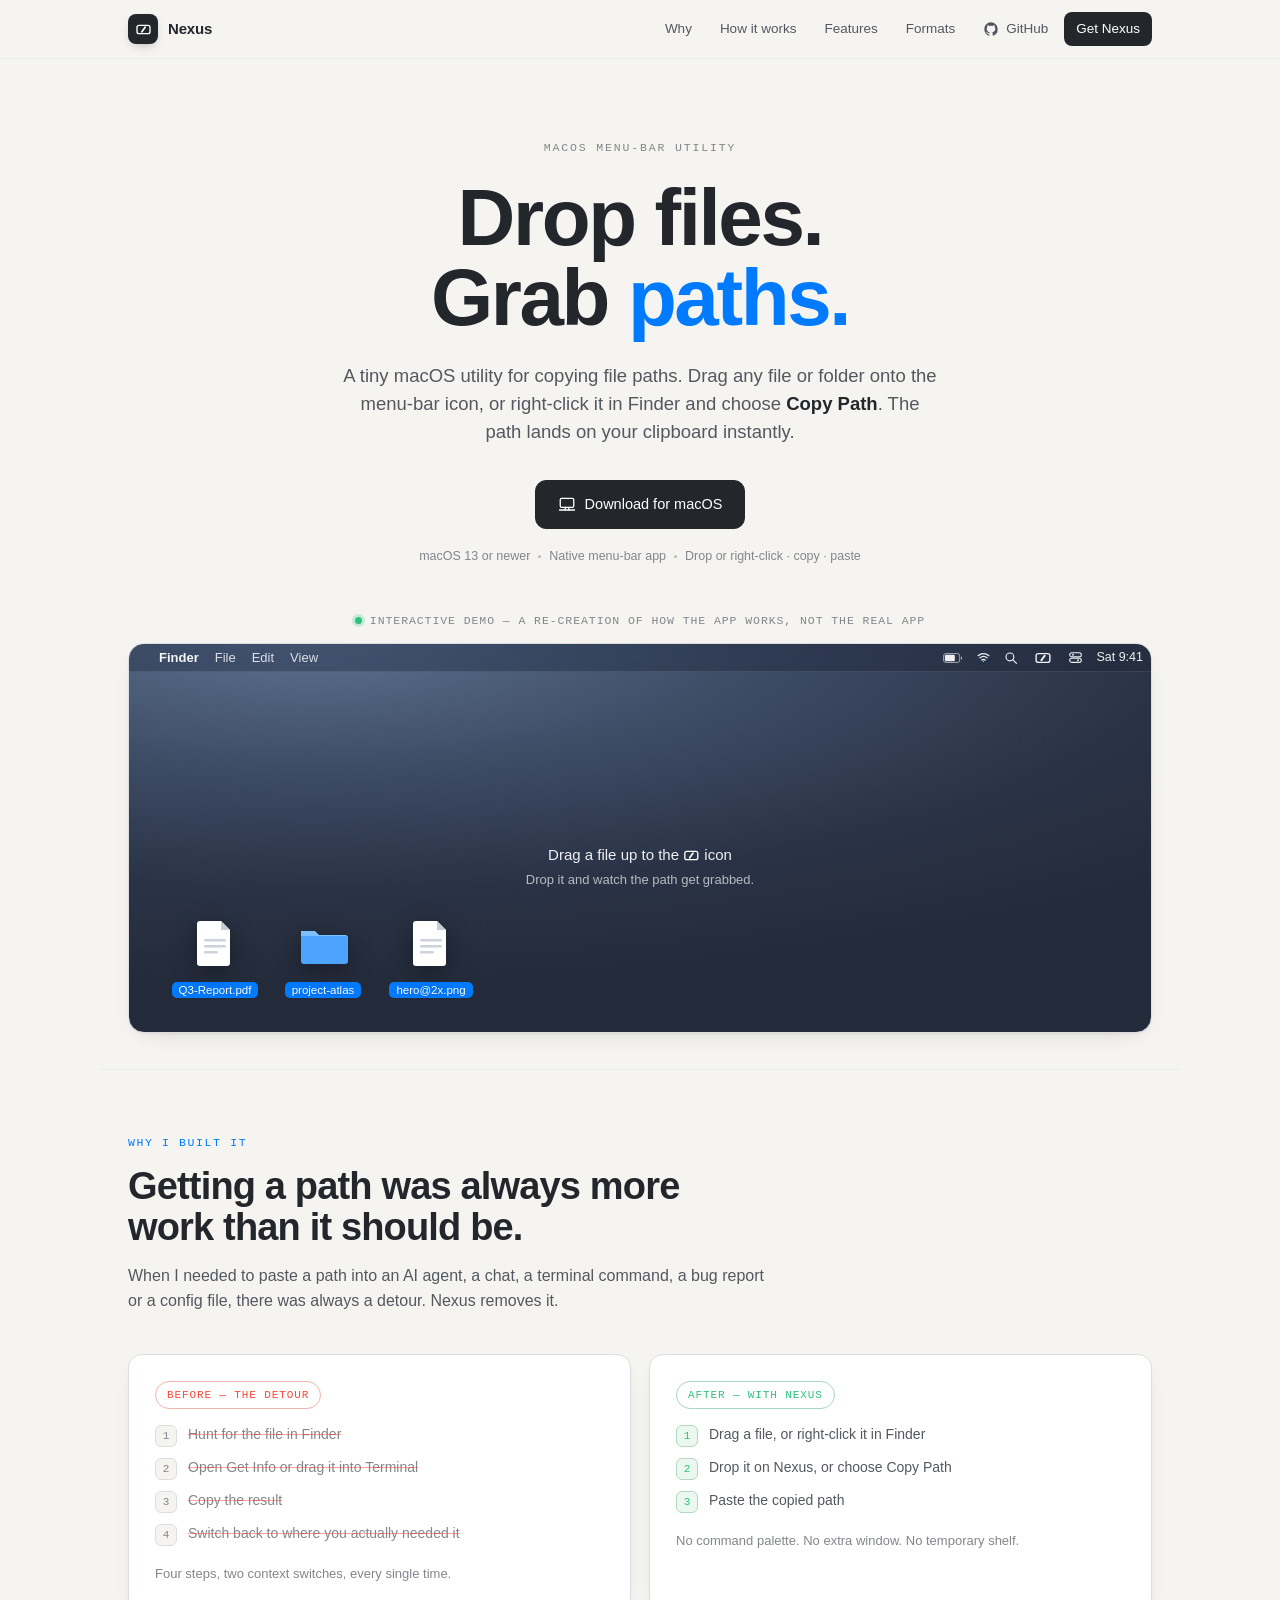
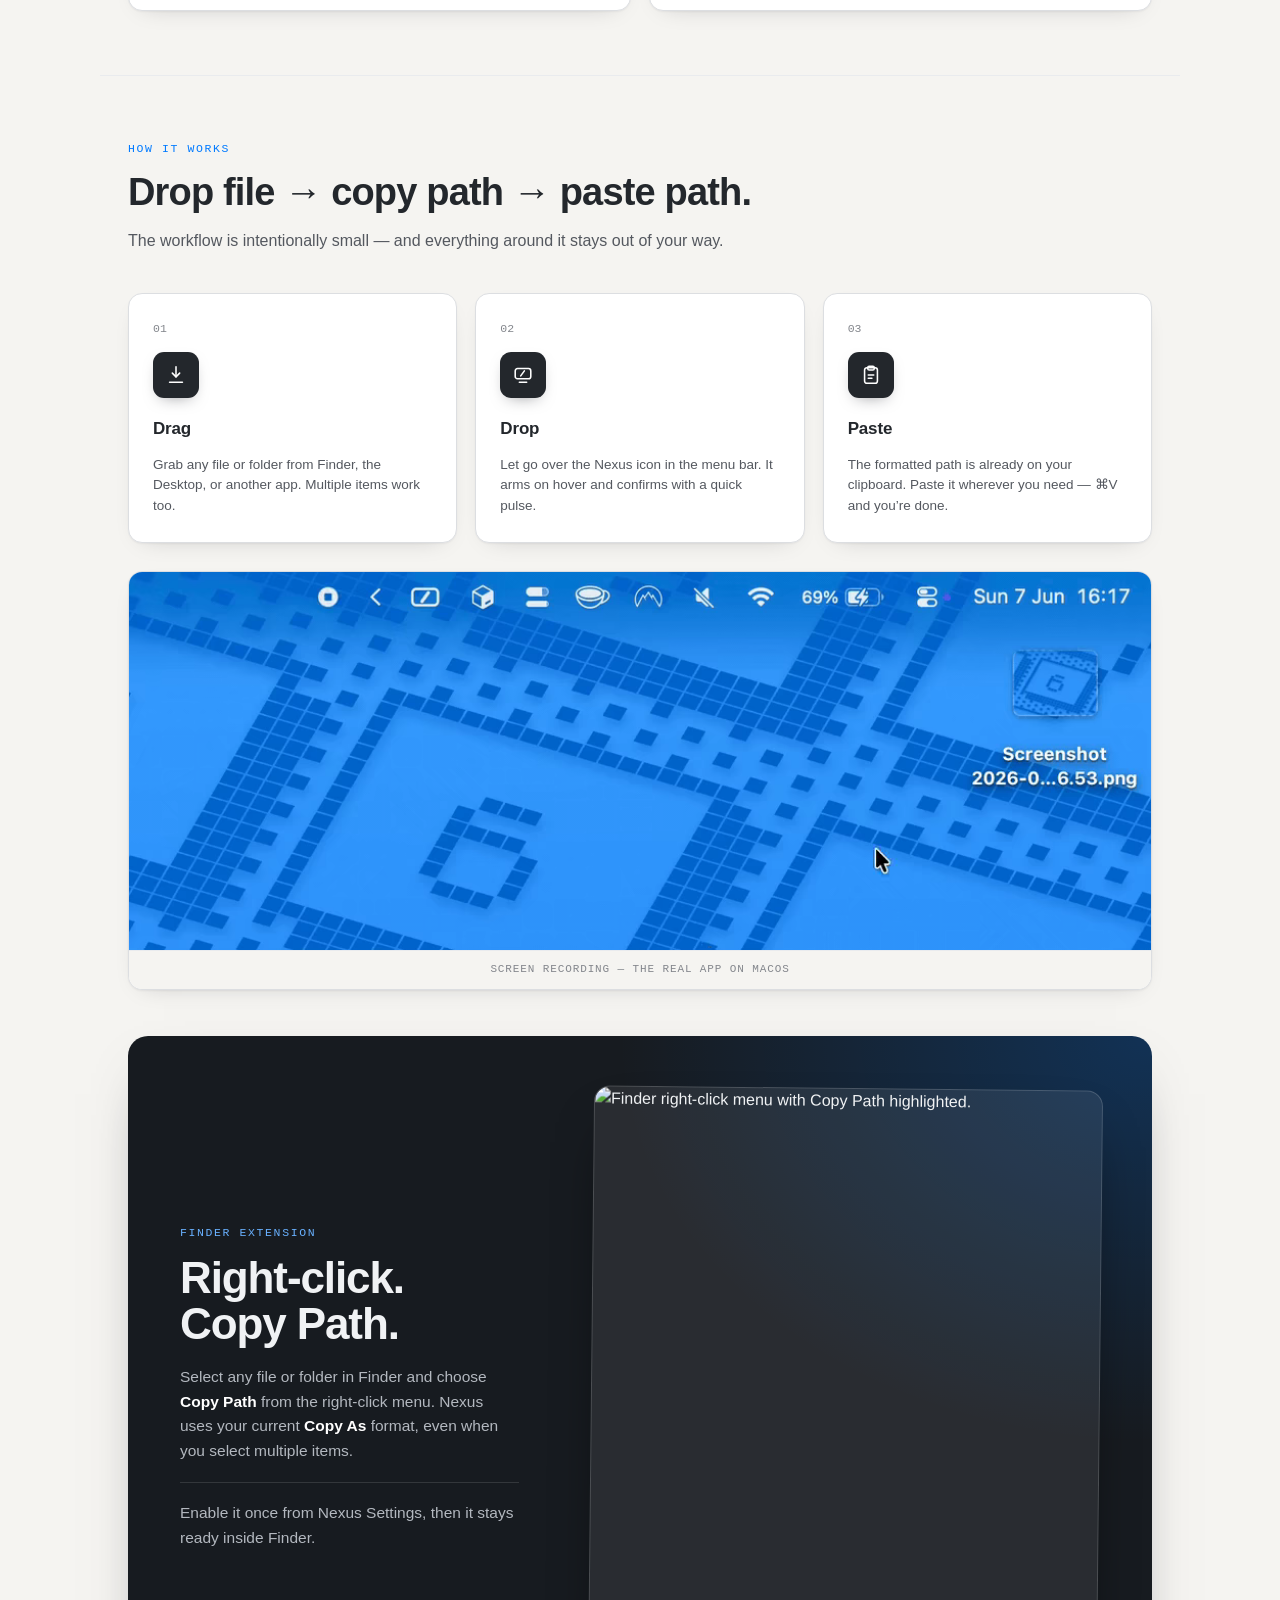
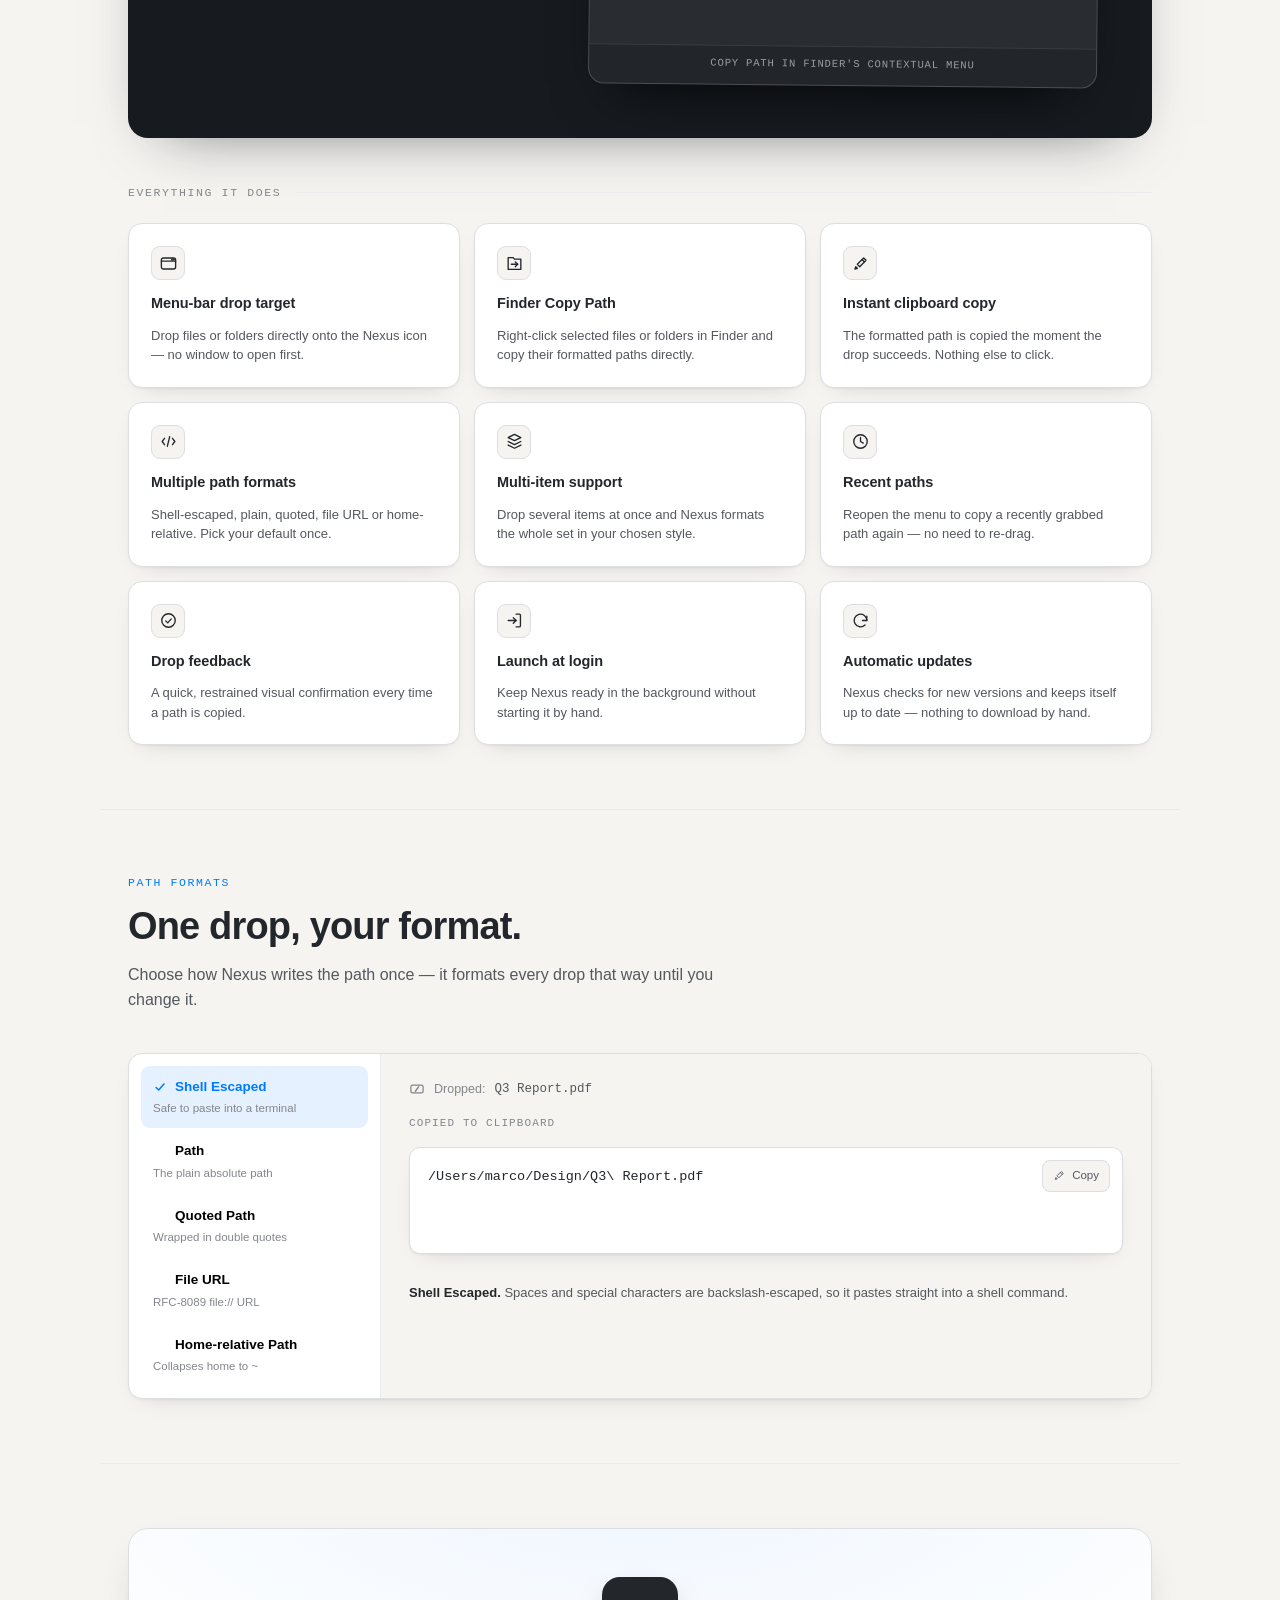
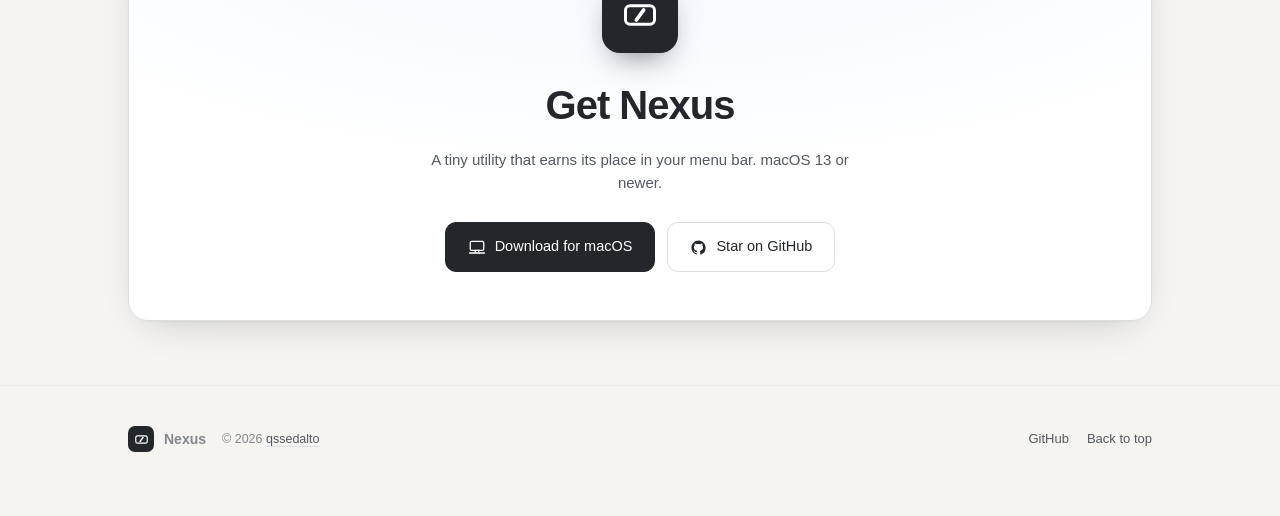
==== docs/index.html @ 1095589b "refactor: fully rebrand macOS project, package and Xcode targets as Nexus" ====
<!DOCTYPE html>
<html lang="en">
<head>
  <meta charset="UTF-8" />
  <meta name="viewport" content="width=device-width, initial-scale=1.0" />
  <title>Nexus — Copy File and Folder Paths on macOS</title>
  <meta name="description" content="Nexus is a free macOS app for copying file and folder paths. Drop items on the menu-bar icon or choose Copy Path from Finder's right-click menu." />
  <link rel="canonical" href="https://github.com/qssedalto/Nexus/" />

  <!-- Open Graph -->
  <meta property="og:title" content="Nexus — Copy File and Folder Paths on macOS" />
  <meta property="og:description" content="Copy file and folder paths from the macOS menu bar or Finder's right-click menu, then paste them anywhere." />
  <meta property="og:type" content="website" />
  <meta property="og:url" content="https://github.com/qssedalto/Nexus/" />
  <meta property="og:site_name" content="Nexus" />
  <meta property="og:locale" content="en_US" />
  <meta property="og:image" content="https://github.com/qssedalto/Nexus/og-image.png" />
  <meta property="og:image:width" content="1200" />
  <meta property="og:image:height" content="630" />
  <meta property="og:image:alt" content="Nexus — a macOS utility for copying file paths" />

  <!-- Twitter / X -->
  <meta name="twitter:card" content="summary_large_image" />
  <meta name="twitter:title" content="Nexus — Copy File and Folder Paths on macOS" />
  <meta name="twitter:description" content="Copy file and folder paths from the macOS menu bar or Finder's right-click menu, then paste them anywhere." />
  <meta name="twitter:image" content="https://github.com/qssedalto/Nexus/og-image.png" />
  <meta name="twitter:image:alt" content="Nexus — a macOS utility for copying file paths" />

  <!-- Favicon -->
  <link rel="icon" href="favicon.svg" type="image/svg+xml" />
  <link rel="apple-touch-icon" href="apple-touch-icon.png" />

  <link rel="stylesheet" href="styles.css" />
  <script type="application/ld+json">
  {
    "@context": "https://schema.org",
    "@type": "SoftwareApplication",
    "name": "Nexus",
    "operatingSystem": "macOS 13 or newer",
    "applicationCategory": "UtilitiesApplication",
    "description": "A free macOS utility that copies file and folder paths from its menu-bar drop target or Finder's contextual menu.",
    "url": "https://github.com/qssedalto/Nexus/",
    "downloadUrl": "https://github.com/qssedalto/Nexus/releases/latest/download/Nexus.dmg",
    "softwareHelp": "https://github.com/qssedalto/Nexus",
    "screenshot": "https://github.com/qssedalto/Nexus/assets/nexus-demo-poster.jpg",
    "author": {
      "@type": "Person",
      "name": "Marco Gomiero",
      "url": "https://www.marcogomiero.com"
    },
    "featureList": [
      "Menu-bar drop target for files and folders",
      "Finder contextual-menu Copy Path extension",
      "Instant clipboard copy of formatted paths",
      "Shell-escaped, plain, quoted, file URL, and home-relative path formats",
      "Multi-item drop support",
      "Recent path history",
      "Launch at login",
      "Automatic updates"
    ],
    "offers": {
      "@type": "Offer",
      "price": "0",
      "priceCurrency": "USD"
    }
  }
  </script>
</head>
<body>

  <!-- ============================ NAV ============================ -->
  <nav class="lp-nav">
    <div class="lp">
      <a class="lp-brand" href="#top" style="text-decoration:none">
        <span class="mk"><svg class="glyph" width="17" height="17" viewBox="0 0 22 22" aria-hidden="true" style="color:#fff"><rect x="2.6" y="5.6" width="16.8" height="10.8" rx="2.6" fill="none" stroke="currentColor" stroke-width="1.7"/><line x1="8.9" y1="13.9" x2="13.1" y2="8.1" stroke="currentColor" stroke-width="2.2" stroke-linecap="round"/></svg></span>
        Nexus
      </a>
      <div class="lp-nav-actions">
        <button class="lp-nav-toggle" type="button" aria-expanded="false" aria-controls="lp-nav-menu" aria-label="Open menu">
          <span class="lp-nav-toggle-icon" aria-hidden="true"><span></span><span></span><span></span></span>
        </button>
        <a class="cta lp-nav-cta" href="#get">Get Nexus</a>
      </div>
      <div class="lp-nav-links" id="lp-nav-menu">
        <a href="#why">Why</a>
        <a href="#how">How it works</a>
        <a href="#features">Features</a>
        <a href="#formats">Formats</a>
        <a class="gh" href="https://github.com/qssedalto/Nexus" target="_blank" rel="noopener"><svg width="16" height="16" viewBox="0 0 24 24" fill="currentColor" aria-hidden="true"><path d="M12 2C6.48 2 2 6.58 2 12.25c0 4.53 2.87 8.37 6.84 9.73.5.1.68-.22.68-.49l-.01-1.7c-2.78.62-3.37-1.37-3.37-1.37-.46-1.18-1.11-1.5-1.11-1.5-.91-.64.07-.62.07-.62 1 .07 1.53 1.06 1.53 1.06.9 1.57 2.36 1.12 2.94.86.09-.67.35-1.12.63-1.38-2.22-.26-4.55-1.14-4.55-5.07 0-1.12.39-2.03 1.03-2.75-.1-.26-.45-1.3.1-2.7 0 0 .84-.28 2.75 1.05a9.34 9.34 0 015 0c1.91-1.33 2.75-1.05 2.75-1.05.55 1.4.2 2.44.1 2.7.64.72 1.03 1.63 1.03 2.75 0 3.94-2.34 4.81-4.57 5.06.36.32.68.94.68 1.9l-.01 2.82c0 .27.18.59.69.49A10.02 10.02 0 0022 12.25C22 6.58 17.52 2 12 2z"/></svg> GitHub</a>
        <a class="cta" href="#get">Get Nexus</a>
      </div>
    </div>
  </nav>

  <!-- ============================ HERO ============================ -->
  <header class="hero lp" id="top">
    <p class="kicker">macOS menu-bar utility</p>
    <h1>Drop files.<br />Grab <span class="slash">paths.</span></h1>
    <p class="sub">
      A tiny macOS utility for copying file paths. Drag any file or folder onto the menu-bar icon,
      or right-click it in Finder and choose <b>Copy Path</b>. The path lands on your clipboard instantly.
    </p>
    <div class="hero-cta">
      <a class="bigbtn primary" href="https://github.com/qssedalto/Nexus/releases/latest/download/Nexus.dmg" target="_blank" rel="noopener"><svg width="18" height="18" viewBox="0 0 24 24" fill="none" stroke="currentColor" stroke-width="1.7" stroke-linecap="round" stroke-linejoin="round" aria-hidden="true"><rect x="3" y="4.5" width="18" height="12" rx="1.8"/><path d="M2 20h20"/><path d="M10 16.5l-.6 3.5M14 16.5l.6 3.5"/></svg> Download for macOS</a>
    </div>
    <div class="hero-meta">
      <span>macOS 13 or newer</span><span class="dot"></span>
      <span>Native menu-bar app</span><span class="dot"></span>
      <span>Drop or right-click · copy · paste</span>
    </div>

    <div class="demo-block">
      <div class="demo-cap"><span class="live"></span> Interactive demo — a re-creation of how the app works, not the real app</div>
      <!-- interactive menu-bar simulation, wired by app.js -->
      <div id="demo-mount">
        <div class="stage" id="demo-stage">
          <div class="menubar" id="demo-menubar">
            <div class="mb-left">
              <span class="mb-app"></span>
              <span class="mb-app">Finder</span>
              <span class="mb-menu">File</span>
              <span class="mb-menu">Edit</span>
              <span class="mb-menu">View</span>
            </div>
            <div class="mb-spacer"></div>
            <div class="mb-right">
              <span class="mb-extra"><svg width="20" height="12" viewBox="0 0 26 13" fill="none" aria-hidden="true"><rect x="0.7" y="0.7" width="21" height="11.6" rx="3" stroke="currentColor" stroke-width="1.1" opacity="0.7"/><rect x="2.4" y="2.4" width="13" height="8.2" rx="1.6" fill="currentColor"/><path d="M23.4 4.4 v4.2 a2 2 0 0 0 1.4-1.9 v-0.4 a2 2 0 0 0-1.4-1.9z" fill="currentColor" opacity="0.7"/></svg></span>
              <span class="mb-extra"><svg width="15" height="15" viewBox="0 0 18 18" fill="none" stroke="currentColor" stroke-width="1.5" stroke-linecap="round" aria-hidden="true"><path d="M2.5 6.8 A10 10 0 0 1 15.5 6.8"/><path d="M4.8 9.4 A6.4 6.4 0 0 1 13.2 9.4"/><path d="M7 12 A2.8 2.8 0 0 1 11 12"/><circle cx="9" cy="13.6" r="0.7" fill="currentColor" stroke="none"/></svg></span>
              <span class="mb-extra"><svg width="14" height="14" viewBox="0 0 18 18" fill="none" stroke="currentColor" stroke-width="1.5" stroke-linecap="round" aria-hidden="true"><circle cx="7.6" cy="7.6" r="5"/><path d="M11.4 11.4 L16 16"/></svg></span>
              <!-- Nexus status item -->
              <div class="statusitem" id="demo-statusitem" title="Nexus">
                <span class="hl"></span>
                <svg class="glyph" id="demo-glyph" width="18" height="18" viewBox="0 0 22 22" aria-hidden="true"><rect x="2.6" y="5.6" width="16.8" height="10.8" rx="2.6" fill="none" stroke="currentColor" stroke-width="1.7"/><line x1="8.9" y1="13.9" x2="13.1" y2="8.1" stroke="currentColor" stroke-width="2.2" stroke-linecap="round"/></svg>
              </div>
              <span class="mb-extra"><svg width="15" height="15" viewBox="0 0 18 18" fill="none" aria-hidden="true"><rect x="2" y="3.2" width="14" height="5.0" rx="2.5" stroke="currentColor" stroke-width="1.3"/><rect x="2" y="9.8" width="14" height="5.0" rx="2.5" stroke="currentColor" stroke-width="1.3"/><circle cx="6" cy="5.7" r="1.1" fill="currentColor"/><circle cx="12" cy="12.3" r="1.1" fill="currentColor"/></svg></span>
              <span class="mb-clock">Sat 9:41</span>
            </div>
            <!-- toast injected here by app.js -->
          </div>

          <div class="desktop">
            <div class="hint" id="demo-hint">
              <div class="big">Drag a file up to the&nbsp;<span style="display:inline-flex;vertical-align:-4px"><svg class="glyph" width="17" height="17" viewBox="0 0 22 22" aria-hidden="true" style="color:#fff"><rect x="2.6" y="5.6" width="16.8" height="10.8" rx="2.6" fill="none" stroke="currentColor" stroke-width="1.7"/><line x1="8.9" y1="13.9" x2="13.1" y2="8.1" stroke="currentColor" stroke-width="2.2" stroke-linecap="round"/></svg></span>&nbsp;icon</div>
              <div>Drop it and watch the path get grabbed.</div>
            </div>
            <div class="files" id="demo-files"><!-- files injected by app.js --></div>
          </div>
        </div>
      </div>
    </div>
  </header>

  <!-- ============================ WHY ============================ -->
  <section class="lp-sec lp" id="why">
    <div class="lp-sec-head">
      <p class="eyebrow">Why I built it</p>
      <h2>Getting a path was always more work than it should be.</h2>
      <p>
        When I needed to paste a path into an AI agent, a chat, a terminal command, a bug report
        or a config file, there was always a detour. Nexus removes it.
      </p>
    </div>
    <div class="why-grid">
      <div class="card why-card before">
        <span class="wc-tag">Before — the detour</span>
        <ul class="why-steps">
          <li><span class="n">1</span><span class="txt">Hunt for the file in Finder</span></li>
          <li><span class="n">2</span><span class="txt">Open Get Info or drag it into Terminal</span></li>
          <li><span class="n">3</span><span class="txt">Copy the result</span></li>
          <li><span class="n">4</span><span class="txt">Switch back to where you actually needed it</span></li>
        </ul>
        <p class="wc-foot">Four steps, two context switches, every single time.</p>
      </div>
      <div class="card why-card after">
        <span class="wc-tag">After — with Nexus</span>
        <ul class="why-steps">
          <li><span class="n">1</span><span class="txt">Drag a file, or right-click it in Finder</span></li>
          <li><span class="n">2</span><span class="txt">Drop it on Nexus, or choose Copy Path</span></li>
          <li><span class="n">3</span><span class="txt">Paste the copied path</span></li>
        </ul>
        <p class="wc-foot">No command palette. No extra window. No temporary shelf.</p>
      </div>
    </div>
  </section>

  <!-- =================== HOW IT WORKS + FEATURES (merged) =================== -->
  <section class="lp-sec lp" id="how">
    <div class="lp-sec-head">
      <p class="eyebrow">How it works</p>
      <h2>Drop file → copy path → paste path.</h2>
      <p>The workflow is intentionally small — and everything around it stays out of your way.</p>
    </div>
    <div class="steps">
      <div class="card step">
        <span class="step-no">01</span>
        <span class="step-ic"><svg width="22" height="22" viewBox="0 0 24 24" fill="none" stroke="currentColor" stroke-width="1.7" stroke-linecap="round" stroke-linejoin="round" aria-hidden="true"><path d="M12 3v11"/><path d="M8 10l4 4 4-4"/><path d="M5 20h14"/></svg></span>
        <h3>Drag</h3>
        <p>Grab any file or folder from Finder, the Desktop, or another app. Multiple items work too.</p>
      </div>
      <div class="card step">
        <span class="step-no">02</span>
        <span class="step-ic"><svg width="22" height="22" viewBox="0 0 24 24" fill="none" stroke="currentColor" stroke-width="1.7" stroke-linecap="round" stroke-linejoin="round" aria-hidden="true"><rect x="3.5" y="5" width="17" height="11" rx="2.5"/><path d="M9.5 13l4-5.5"/><path d="M8 20h8"/></svg></span>
        <h3>Drop</h3>
        <p>Let go over the Nexus icon in the menu bar. It arms on hover and confirms with a quick pulse.</p>
      </div>
      <div class="card step">
        <span class="step-no">03</span>
        <span class="step-ic"><svg width="22" height="22" viewBox="0 0 24 24" fill="none" stroke="currentColor" stroke-width="1.7" stroke-linecap="round" stroke-linejoin="round" aria-hidden="true"><rect x="5" y="4" width="14" height="17" rx="2.5"/><rect x="8.5" y="2.5" width="7" height="4" rx="1.4"/><path d="M9 12h6"/><path d="M9 15.5h4"/></svg></span>
        <h3>Paste</h3>
        <p>The formatted path is already on your clipboard. Paste it wherever you need — ⌘V and you’re done.</p>
      </div>
    </div>

    <figure class="demo-gif-wrap">
      <video
        width="1000"
        height="370"
        autoplay
        loop
        muted
        playsinline
        preload="none"
        poster="assets/nexus-demo-poster.jpg"
        aria-label="Screen recording of Nexus copying a file path after a file is dropped on the menu bar icon."
      >
        <source src="assets/nexus-demo.webm" type="video/webm" />
      </video>
      <figcaption class="demo-gif-cap">Screen recording — the real app on macOS</figcaption>
    </figure>

    <section class="finder-story" id="finder" aria-labelledby="finder-title">
      <div class="finder-story-copy">
        <p class="eyebrow">Finder extension</p>
        <h2 id="finder-title">Right-click. Copy Path.</h2>
        <p>
          Select any file or folder in Finder and choose <strong>Copy Path</strong> from the right-click menu.
          Nexus uses your current <strong>Copy As</strong> format, even when you select multiple items.
        </p>
        <p class="finder-setup">
          Enable it once from Nexus Settings, then it stays ready inside Finder.
        </p>
      </div>
      <figure class="finder-shot">
        <img
          src="assets/finder-copy-path.png"
          width="954"
          height="1048"
          loading="lazy"
          alt="Finder right-click menu with Copy Path highlighted."
        />
        <figcaption>Copy Path in Finder's contextual menu</figcaption>
      </figure>
    </section>

    <div class="flow-divide" id="features"><span class="flow-label">Everything it does</span></div>

    <div class="feat-grid">
      <div class="card feat">
        <span class="f-ic"><svg width="19" height="19" viewBox="0 0 24 24" fill="none" stroke="currentColor" stroke-width="1.7" stroke-linecap="round" stroke-linejoin="round" aria-hidden="true"><rect x="3" y="5" width="18" height="14" rx="2.5"/><path d="M3 9h18"/><circle cx="16.5" cy="7" r=".6" fill="currentColor"/><circle cx="18.5" cy="7" r=".6" fill="currentColor"/></svg></span>
        <h3>Menu-bar drop target</h3>
        <p>Drop files or folders directly onto the Nexus icon — no window to open first.</p>
      </div>
      <div class="card feat">
        <span class="f-ic"><svg width="19" height="19" viewBox="0 0 24 24" fill="none" stroke="currentColor" stroke-width="1.7" stroke-linecap="round" stroke-linejoin="round" aria-hidden="true"><path d="M4 4.5h6l2 2h8v13H4z"/><path d="M8 13h8"/><path d="M13 10l3 3-3 3"/></svg></span>
        <h3>Finder Copy Path</h3>
        <p>Right-click selected files or folders in Finder and copy their formatted paths directly.</p>
      </div>
      <div class="card feat">
        <span class="f-ic"><svg width="19" height="19" viewBox="0 0 24 24" fill="none" stroke="currentColor" stroke-width="1.7" stroke-linecap="round" stroke-linejoin="round" aria-hidden="true"><path d="M16 5l3 3-8 8-3-3z"/><path d="M5 19l3-1-2-2z"/><path d="M14 7l3 3"/></svg></span>
        <h3>Instant clipboard copy</h3>
        <p>The formatted path is copied the moment the drop succeeds. Nothing else to click.</p>
      </div>
      <div class="card feat">
        <span class="f-ic"><svg width="19" height="19" viewBox="0 0 24 24" fill="none" stroke="currentColor" stroke-width="1.7" stroke-linecap="round" stroke-linejoin="round" aria-hidden="true"><path d="M7 8l-3 4 3 4"/><path d="M17 8l3 4-3 4"/><path d="M13.5 6l-3 12"/></svg></span>
        <h3>Multiple path formats</h3>
        <p>Shell-escaped, plain, quoted, file URL or home-relative. Pick your default once.</p>
      </div>
      <div class="card feat">
        <span class="f-ic"><svg width="19" height="19" viewBox="0 0 24 24" fill="none" stroke="currentColor" stroke-width="1.7" stroke-linecap="round" stroke-linejoin="round" aria-hidden="true"><path d="M12 3l8 4-8 4-8-4z"/><path d="M4 12l8 4 8-4"/><path d="M4 16.5l8 4 8-4"/></svg></span>
        <h3>Multi-item support</h3>
        <p>Drop several items at once and Nexus formats the whole set in your chosen style.</p>
      </div>
      <div class="card feat">
        <span class="f-ic"><svg width="19" height="19" viewBox="0 0 24 24" fill="none" stroke="currentColor" stroke-width="1.7" stroke-linecap="round" stroke-linejoin="round" aria-hidden="true"><circle cx="12" cy="12" r="8.5"/><path d="M12 7v5l3.5 2"/></svg></span>
        <h3>Recent paths</h3>
        <p>Reopen the menu to copy a recently grabbed path again — no need to re-drag.</p>
      </div>
      <div class="card feat">
        <span class="f-ic"><svg width="19" height="19" viewBox="0 0 24 24" fill="none" stroke="currentColor" stroke-width="1.7" stroke-linecap="round" stroke-linejoin="round" aria-hidden="true"><circle cx="12" cy="12" r="8.5"/><path d="M8.5 12.5l2.5 2.5 4.5-5"/></svg></span>
        <h3>Drop feedback</h3>
        <p>A quick, restrained visual confirmation every time a path is copied.</p>
      </div>
      <div class="card feat">
        <span class="f-ic"><svg width="19" height="19" viewBox="0 0 24 24" fill="none" stroke="currentColor" stroke-width="1.7" stroke-linecap="round" stroke-linejoin="round" aria-hidden="true"><path d="M14 4h4a1.5 1.5 0 011.5 1.5v13A1.5 1.5 0 0118 20h-4"/><path d="M4 12h10"/><path d="M10.5 8.5L14 12l-3.5 3.5"/></svg></span>
        <h3>Launch at login</h3>
        <p>Keep Nexus ready in the background without starting it by hand.</p>
      </div>
      <div class="card feat">
        <span class="f-ic"><svg width="19" height="19" viewBox="0 0 24 24" fill="none" stroke="currentColor" stroke-width="1.7" stroke-linecap="round" stroke-linejoin="round" aria-hidden="true"><path d="M20 12a8 8 0 10-2.3 5.6"/><path d="M20 6.5V12h-5.5"/></svg></span>
        <h3>Automatic updates</h3>
        <p>Nexus checks for new versions and keeps itself up to date — nothing to download by hand.</p>
      </div>
    </div>
  </section>

  <!-- ============================ FORMATS ============================ -->
  <section class="lp-sec lp" id="formats">
    <div class="lp-sec-head">
      <p class="eyebrow">Path formats</p>
      <h2>One drop, your format.</h2>
      <p>Choose how Nexus writes the path once — it formats every drop that way until you change it.</p>
    </div>
    <div class="card fmt-card">
      <div class="fmt-list" id="fmt-list">
        <button class="fmt-opt on" data-key="shell">
          <span class="fo-name"><span class="tick"><svg width="14" height="14" viewBox="0 0 16 16" fill="none" stroke="currentColor" stroke-width="1.7" stroke-linecap="round" stroke-linejoin="round" aria-hidden="true"><path d="M3.5 8.5l3 3 6-7"/></svg></span>Shell Escaped</span>
          <span class="fo-desc">Safe to paste into a terminal</span>
        </button>
        <button class="fmt-opt" data-key="path">
          <span class="fo-name"><span class="tick"><svg width="14" height="14" viewBox="0 0 16 16" fill="none" stroke="currentColor" stroke-width="1.7" stroke-linecap="round" stroke-linejoin="round" aria-hidden="true"><path d="M3.5 8.5l3 3 6-7"/></svg></span>Path</span>
          <span class="fo-desc">The plain absolute path</span>
        </button>
        <button class="fmt-opt" data-key="quoted">
          <span class="fo-name"><span class="tick"><svg width="14" height="14" viewBox="0 0 16 16" fill="none" stroke="currentColor" stroke-width="1.7" stroke-linecap="round" stroke-linejoin="round" aria-hidden="true"><path d="M3.5 8.5l3 3 6-7"/></svg></span>Quoted Path</span>
          <span class="fo-desc">Wrapped in double quotes</span>
        </button>
        <button class="fmt-opt" data-key="url">
          <span class="fo-name"><span class="tick"><svg width="14" height="14" viewBox="0 0 16 16" fill="none" stroke="currentColor" stroke-width="1.7" stroke-linecap="round" stroke-linejoin="round" aria-hidden="true"><path d="M3.5 8.5l3 3 6-7"/></svg></span>File URL</span>
          <span class="fo-desc">RFC-8089 file:// URL</span>
        </button>
        <button class="fmt-opt" data-key="home">
          <span class="fo-name"><span class="tick"><svg width="14" height="14" viewBox="0 0 16 16" fill="none" stroke="currentColor" stroke-width="1.7" stroke-linecap="round" stroke-linejoin="round" aria-hidden="true"><path d="M3.5 8.5l3 3 6-7"/></svg></span>Home-relative Path</span>
          <span class="fo-desc">Collapses home to ~</span>
        </button>
      </div>
      <div class="fmt-view">
        <div class="fmt-src">
          <svg class="glyph" width="16" height="16" viewBox="0 0 22 22" aria-hidden="true" style="color:var(--ink-faint)"><rect x="2.6" y="5.6" width="16.8" height="10.8" rx="2.6" fill="none" stroke="currentColor" stroke-width="1.7"/><line x1="8.9" y1="13.9" x2="13.1" y2="8.1" stroke="currentColor" stroke-width="2.2" stroke-linecap="round"/></svg>
          Dropped: <span class="fs-name">Q3 Report.pdf</span>
        </div>
        <span class="fv-label">Copied to clipboard</span>
        <div class="fmt-out"><span id="fmt-out-text">/Users/marco/Design/Q3\ Report.pdf</span>
          <button class="fo-copy" id="fmt-copy"><svg width="13" height="13" viewBox="0 0 24 24" fill="none" stroke="currentColor" stroke-width="1.7" stroke-linecap="round" stroke-linejoin="round" aria-hidden="true"><path d="M16 5l3 3-8 8-3-3z"/><path d="M5 19l3-1-2-2z"/><path d="M14 7l3 3"/></svg>Copy</button>
        </div>
        <p class="fmt-note" id="fmt-note"><b>Shell Escaped.</b> Spaces and special characters are backslash-escaped, so it pastes straight into a shell command.</p>
      </div>
    </div>
  </section>

  <!-- ============================ GET ============================ -->
  <section class="lp-sec lp" id="get">
    <div class="get-wrap">
      <div class="mk-lg"><svg class="glyph" width="38" height="38" viewBox="0 0 22 22" aria-hidden="true" style="color:#fff"><rect x="2.6" y="5.6" width="16.8" height="10.8" rx="2.6" fill="none" stroke="currentColor" stroke-width="1.7"/><line x1="8.9" y1="13.9" x2="13.1" y2="8.1" stroke="currentColor" stroke-width="2.2" stroke-linecap="round"/></svg></div>
      <h2>Get Nexus</h2>
      <p>A tiny utility that earns its place in your menu bar. macOS 13 or newer.</p>
      <div class="hero-cta">
        <a class="bigbtn primary" href="https://github.com/qssedalto/Nexus/releases/latest/download/Nexus.dmg" target="_blank" rel="noopener"><svg width="18" height="18" viewBox="0 0 24 24" fill="none" stroke="currentColor" stroke-width="1.7" stroke-linecap="round" stroke-linejoin="round" aria-hidden="true"><rect x="3" y="4.5" width="18" height="12" rx="1.8"/><path d="M2 20h20"/><path d="M10 16.5l-.6 3.5M14 16.5l.6 3.5"/></svg> Download for macOS</a>
        <a class="bigbtn" href="https://github.com/qssedalto/Nexus" target="_blank" rel="noopener"><svg width="17" height="17" viewBox="0 0 24 24" fill="currentColor" aria-hidden="true"><path d="M12 2C6.48 2 2 6.58 2 12.25c0 4.53 2.87 8.37 6.84 9.73.5.1.68-.22.68-.49l-.01-1.7c-2.78.62-3.37-1.37-3.37-1.37-.46-1.18-1.11-1.5-1.11-1.5-.91-.64.07-.62.07-.62 1 .07 1.53 1.06 1.53 1.06.9 1.57 2.36 1.12 2.94.86.09-.67.35-1.12.63-1.38-2.22-.26-4.55-1.14-4.55-5.07 0-1.12.39-2.03 1.03-2.75-.1-.26-.45-1.3.1-2.7 0 0 .84-.28 2.75 1.05a9.34 9.34 0 015 0c1.91-1.33 2.75-1.05 2.75-1.05.55 1.4.2 2.44.1 2.7.64.72 1.03 1.63 1.03 2.75 0 3.94-2.34 4.81-4.57 5.06.36.32.68.94.68 1.9l-.01 2.82c0 .27.18.59.69.49A10.02 10.02 0 0022 12.25C22 6.58 17.52 2 12 2z"/></svg> Star on GitHub</a>
      </div>
    </div>
  </section>

  <!-- ============================ FOOTER ============================ -->
  <footer class="lp-foot">
    <div class="lp">
      <div class="ft-brand">
        <span class="mk"><svg class="glyph" width="15" height="15" viewBox="0 0 22 22" aria-hidden="true" style="color:#fff"><rect x="2.6" y="5.6" width="16.8" height="10.8" rx="2.6" fill="none" stroke="currentColor" stroke-width="1.7"/><line x1="8.9" y1="13.9" x2="13.1" y2="8.1" stroke="currentColor" stroke-width="2.2" stroke-linecap="round"/></svg></span>
        Nexus
      </div>
      <span class="ft-meta">© 2026 <a href="https://github.com/qssedalto" target="_blank" rel="noopener">qssedalto</a></span>
      <div class="ft-links">
        <a href="https://github.com/qssedalto/Nexus" target="_blank" rel="noopener">GitHub</a>
        <a href="#top">Back to top</a>
      </div>
    </div>
  </footer>

  <script src="app.js"></script>
</body>
</html>
---- docs/styles.css ----
/* Nexus landing page — combined stylesheet (no build step).
   Part A: design tokens + interactive menu-bar demo styles.
   Part B: landing-page layout.
   Authored for GitHub Pages — all asset references are relative. */

/* =================================================================
   PART A — tokens + demo (from the prototype's styles.css)
   ================================================================= */
/* Nexus Icon Studio — native macOS-utility aesthetic */
:root {
  --bg: oklch(0.968 0.004 95);
  --panel: oklch(1 0 0);
  --ink: oklch(0.27 0.012 260);
  --ink-soft: oklch(0.46 0.012 260);
  --ink-faint: oklch(0.62 0.01 260);
  --line: oklch(0.9 0.005 260);
  --line-soft: oklch(0.94 0.004 260);
  --accent: #007aff;           /* macOS system blue */
  --accent-press: #0a6cff;
  --good: #2ec27e;
  --bad: #ff453a;
  --radius: 14px;
  --shadow-card: 0 1px 2px rgba(20,22,30,.05), 0 8px 24px -16px rgba(20,22,30,.28);
  --mono: "SF Mono", ui-monospace, "Menlo", "Roboto Mono", monospace;
  --sans: -apple-system, BlinkMacSystemFont, "SF Pro Text", "SF Pro Display", "Helvetica Neue", Helvetica, Arial, sans-serif;
}

* { box-sizing: border-box; }
html, body { margin: 0; }
body {
  font-family: var(--sans);
  background: var(--bg);
  color: var(--ink);
  -webkit-font-smoothing: antialiased;
  text-rendering: optimizeLegibility;
  line-height: 1.5;
}
::selection { background: color-mix(in oklab, var(--accent) 22%, white); }

.wrap { max-width: 1080px; margin: 0 auto; padding-left: 28px; padding-right: 28px; }

/* ---- header ---- */
.masthead { padding: 64px 0 30px; }
.kicker {
  font-family: var(--mono);
  font-size: 11px; letter-spacing: .16em; text-transform: uppercase;
  color: var(--ink-faint); margin: 0 0 18px;
}
.title-row { display: flex; align-items: center; gap: 18px; }
.title-row h1 {
  font-size: 46px; font-weight: 600; letter-spacing: -0.022em; margin: 0;
}
.logo-chip {
  width: 56px; height: 56px; border-radius: 14px;
  background: var(--ink); color: #fff;
  display: grid; place-items: center; flex: none;
  box-shadow: 0 6px 18px -8px rgba(20,22,30,.5);
}
.tagline { font-size: 19px; color: var(--ink-soft); margin: 14px 0 0; font-weight: 450; }
.lede {
  margin: 22px 0 0; max-width: 660px; font-size: 15.5px; color: var(--ink-soft);
  text-wrap: pretty;
}
.lede b { color: var(--ink); font-weight: 600; }

.spec-chips { display: flex; flex-wrap: wrap; gap: 8px; margin-top: 24px; }
.chip {
  font-family: var(--mono); font-size: 11.5px; color: var(--ink-soft);
  background: var(--panel); border: 1px solid var(--line);
  border-radius: 999px; padding: 5px 11px;
}
.chip b { color: var(--ink); font-weight: 600; }

/* ---- section scaffolding ---- */
section { padding-block: 26px; }
.sec-head { display: flex; align-items: baseline; gap: 14px; margin: 0 0 20px; }
.sec-num {
  font-family: var(--mono); font-size: 12px; color: var(--ink-faint);
  border: 1px solid var(--line); border-radius: 6px; padding: 2px 7px; flex: none;
}
.sec-head h2 { font-size: 21px; font-weight: 600; letter-spacing: -0.01em; margin: 0; }
.sec-head p { margin: 0; color: var(--ink-faint); font-size: 14px; }
hr.rule { border: none; border-top: 1px solid var(--line-soft); margin: 8px 0; }

.card {
  background: var(--panel); border: 1px solid var(--line);
  border-radius: var(--radius); box-shadow: var(--shadow-card);
}

/* ---- macOS desktop / menu bar playground ---- */
.stage {
  position: relative; border-radius: 16px; overflow: hidden;
  border: 1px solid var(--line);
  box-shadow: var(--shadow-card);
  background:
    radial-gradient(120% 90% at 18% 0%, #5b6f8f 0%, #3c4a63 38%, #2a3346 70%, #232a39 100%);
  user-select: none; -webkit-user-select: none;
}
.menubar {
  height: 28px; display: flex; align-items: center;
  padding: 0 8px 0 14px;
  background: rgba(28,30,38,0.34);
  backdrop-filter: blur(18px) saturate(140%);
  -webkit-backdrop-filter: blur(18px) saturate(140%);
  border-bottom: 0.5px solid rgba(255,255,255,0.10);
  position: relative; z-index: 5;
}
.menubar.light {
  background: rgba(244,244,247,0.66);
  border-bottom: 0.5px solid rgba(0,0,0,0.08);
}
.mb-left { display: flex; align-items: center; gap: 16px; }
.mb-spacer { flex: 1; }
.mb-right { display: flex; align-items: center; gap: 13px; }
.mb-app { font-size: 13px; font-weight: 600; color: rgba(255,255,255,.95); }
.mb-menu { font-size: 13px; color: rgba(255,255,255,.82); font-weight: 400; }
.menubar.light .mb-app, .menubar.light .mb-menu { color: rgba(0,0,0,.84); }
.mb-extra { color: rgba(255,255,255,.92); display: grid; place-items: center; }
.menubar.light .mb-extra { color: rgba(0,0,0,.8); }
.mb-clock { font-size: 12.5px; color: rgba(255,255,255,.92); font-variant-numeric: tabular-nums; }
.menubar.light .mb-clock { color: rgba(0,0,0,.82); }

/* the nexus status item */
.statusitem {
  position: relative; height: 22px; min-width: 22px; padding: 0 3px;
  display: grid; place-items: center; border-radius: 5px;
  cursor: default;
}
.statusitem .hl {
  position: absolute; inset: -1px -1px; border-radius: 6px;
  background: var(--accent); opacity: 0; transform: scale(.7);
  transition: opacity .14s ease, transform .14s ease;
}
.statusitem.armed .hl { opacity: .9; transform: scale(1); }
.statusitem.open .hl { opacity: .9; transform: scale(1); background: rgba(255,255,255,.22); }
.menubar.light .statusitem.open .hl { background: rgba(0,0,0,.1); }
.statusitem .glyph {
  position: relative; z-index: 1;
  color: rgba(255,255,255,.94);
  transition: color .14s ease, transform .14s cubic-bezier(.34,1.4,.5,1);
}
.menubar.light .statusitem .glyph { color: rgba(0,0,0,.82); }
.statusitem.armed .glyph { color: #fff; transform: scale(1.05); }
.statusitem.success .glyph { color: #fff; animation: pop .7s cubic-bezier(.2,.9,.3,1.2); }
.statusitem.reject .glyph { color: #fff; animation: shake .42s ease; }
.statusitem.success .hl { opacity: .92; transform: scale(1); background: var(--accent); }
.statusitem.reject .hl { opacity: .92; transform: scale(1); background: var(--bad); }
@keyframes pop { 0%{transform:scale(.6)} 40%{transform:scale(1.18)} 100%{transform:scale(1)} }
@keyframes shake { 0%,100%{transform:translateX(0)} 20%{transform:translateX(-2px)} 40%{transform:translateX(2px)} 60%{transform:translateX(-1.5px)} 80%{transform:translateX(1.5px)} }

/* desktop area + draggable files */
.desktop { position: relative; height: 360px; }
.hint {
  position: absolute; left: 50%; top: 54%; transform: translate(-50%,-50%);
  text-align: center; color: rgba(255,255,255,.66); font-size: 13px; pointer-events: none;
  transition: opacity .3s; max-width: 320px;
}
.hint .big { font-size: 15px; color: rgba(255,255,255,.92); font-weight: 500; margin-bottom: 4px; }
.files { position: absolute; left: 40px; bottom: 34px; display: flex; gap: 16px; }
.fileitem {
  width: 92px; display: flex; flex-direction: column; align-items: center; gap: 7px;
  cursor: grab; touch-action: none;
}
.fileitem:active { cursor: grabbing; }
.fileitem .ic {
  width: 52px; height: 64px; display: grid; place-items: center;
  filter: drop-shadow(0 6px 12px rgba(0,0,0,.35));
  transition: transform .15s ease;
}
.fileitem:hover .ic { transform: translateY(-2px); }
.fileitem .nm {
  font-size: 11.5px; color: #fff; text-align: center; line-height: 1.25;
  background: var(--accent); padding: 1px 7px; border-radius: 5px;
  max-width: 100%; text-shadow: 0 1px 1px rgba(0,0,0,.2);
}
.fileitem.locked .nm { background: rgba(255,255,255,.16); }
.drag-ghost {
  position: fixed; z-index: 9999; pointer-events: none;
  display: flex; flex-direction: column; align-items: center; gap: 6px;
  transform: translate(-50%,-50%) scale(.92); opacity: .96;
  filter: drop-shadow(0 10px 18px rgba(0,0,0,.4));
}
.drag-ghost .nm { font-size: 11.5px; color:#fff; background: var(--accent); padding: 1px 7px; border-radius: 5px; }
.drag-ghost.locked .nm { background:#6b7280; }

/* toast confirmation under the icon */
.toast {
  position: absolute; z-index: 30; top: 34px;
  transform: translateX(-50%);
  background: rgba(28,28,32,0.92); color: #fff;
  border: 0.5px solid rgba(255,255,255,.12);
  border-radius: 9px; padding: 8px 11px; min-width: 172px;
  box-shadow: 0 12px 30px -10px rgba(0,0,0,.55);
  backdrop-filter: blur(14px);
  animation: toastIn .22s ease;
}
.toast .t-row { display: flex; align-items: center; gap: 7px; font-size: 12.5px; font-weight: 600; }
.toast .t-path { font-family: var(--mono); font-size: 11px; color: rgba(255,255,255,.7); margin-top: 4px; word-break: break-all; }
.toast .t-dot { width: 14px; height: 14px; flex: none; color: var(--good); }
.toast.bad .t-dot { color: var(--bad); }
@keyframes toastIn { from { opacity: 0; transform: translateX(-50%) translateY(-6px); } }

/* popover */
.popover {
  position: absolute; z-index: 40; top: 33px;
  width: 268px; transform: translateX(-50%);
  background: rgba(246,246,248,0.86); color: #1c1c1e;
  border: 0.5px solid rgba(0,0,0,.12); border-radius: 12px;
  box-shadow: 0 18px 50px -14px rgba(0,0,0,.5);
  backdrop-filter: blur(26px) saturate(160%);
  -webkit-backdrop-filter: blur(26px) saturate(160%);
  overflow: hidden; animation: toastIn .18s ease;
}
.pop-head { display:flex; align-items:center; gap:9px; padding: 11px 13px 9px; }
.pop-head .ph-ic { width: 26px; height: 26px; border-radius: 7px; background:#1c1c1e; color:#fff; display:grid; place-items:center; flex:none; }
.pop-head .ph-t { font-size: 13px; font-weight: 600; line-height: 1.1; }
.pop-head .ph-s { font-size: 11px; color: #6b6b70; }
.dropzone {
  margin: 2px 12px 12px; border: 1.5px dashed rgba(0,0,0,.22); border-radius: 9px;
  padding: 18px 10px; text-align: center; font-size: 12.5px; color: #6b6b70;
  transition: border-color .15s, background .15s, color .15s;
}
.dropzone.armed { border-color: var(--accent); background: rgba(0,122,255,.08); color: var(--accent); }
.dropzone .dz-slash { font-size: 18px; margin-bottom: 4px; }
.pop-recent { border-top: 0.5px solid rgba(0,0,0,.08); }
.pop-recent .pr-label { font-size: 10.5px; letter-spacing: .04em; text-transform: uppercase; color:#9a9aa0; padding: 9px 13px 4px; }
.pr-item { display:flex; align-items:center; gap:8px; padding: 6px 13px; font-size: 11.5px; }
.pr-item:hover { background: rgba(0,122,255,.1); }
.pr-item .pr-path { font-family: var(--mono); color:#3a3a3e; overflow:hidden; text-overflow:ellipsis; white-space:nowrap; }
.pr-item .pr-copy { margin-left:auto; color:#9a9aa0; font-size:10px; flex:none; }
.pop-foot { display:flex; align-items:center; justify-content:space-between; padding: 8px 13px; border-top: 0.5px solid rgba(0,0,0,.08); font-size: 11.5px; color:#6b6b70; }
.pop-foot kbd { font-family: var(--mono); font-size:10.5px; background:#fff; border:1px solid rgba(0,0,0,.14); border-bottom-width:2px; border-radius:5px; padding:1px 5px; color:#3a3a3e; }

/* control deck under stage */
.deck { display: flex; flex-wrap: wrap; gap: 18px 26px; align-items: center; padding: 16px 4px 2px; }
.deck .grp { display: flex; align-items: center; gap: 9px; }
.deck .lbl { font-size: 11px; text-transform: uppercase; letter-spacing: .08em; color: var(--ink-faint); }
.seg { display: inline-flex; background: var(--panel); border: 1px solid var(--line); border-radius: 9px; padding: 2px; gap: 2px; }
.seg button {
  font: inherit; font-size: 12.5px; border: none; background: transparent; color: var(--ink-soft);
  padding: 5px 11px; border-radius: 7px; cursor: pointer; transition: background .12s, color .12s;
}
.seg button:hover { color: var(--ink); }
.seg button.on { background: var(--ink); color: #fff; }
.btn {
  font: inherit; font-size: 12.5px; cursor: pointer;
  border: 1px solid var(--line); background: var(--panel); color: var(--ink);
  border-radius: 8px; padding: 6px 12px; transition: background .12s, border-color .12s;
}
.btn:hover { border-color: var(--ink-faint); }
.btn.primary { background: var(--accent); border-color: var(--accent); color: #fff; }
.btn.primary:hover { background: var(--accent-press); }

/* ---- directions comparison ---- */
.dir-grid { display: grid; grid-template-columns: repeat(2, 1fr); gap: 18px; }
.dir-card { padding: 20px; display: flex; flex-direction: column; gap: 16px; position: relative; transition: border-color .15s, box-shadow .15s; }
.dir-card.sel { border-color: var(--accent); box-shadow: 0 0 0 3px color-mix(in oklab, var(--accent) 16%, transparent), var(--shadow-card); }
.dir-card .dc-top { display: flex; align-items: center; justify-content: space-between; gap: 10px; }
.dir-card .dc-name { font-size: 14.5px; font-weight: 600; }
.dir-card .dc-no { font-family: var(--mono); font-size: 11px; color: var(--ink-faint); }
.dir-card .dc-blurb { font-size: 12.5px; color: var(--ink-soft); margin: 0; min-height: 50px; text-wrap: pretty; }
.dc-hero { display: grid; place-items: center; height: 132px; border-radius: 10px; background: var(--bg); border: 1px solid var(--line-soft); color: var(--ink); }
.dc-previews { display: flex; gap: 10px; }
.swatch { flex: 1; border-radius: 9px; padding: 12px 8px; display: flex; flex-direction: column; align-items: center; gap: 9px; }
.swatch .sw-row { display: flex; align-items: flex-end; gap: 14px; height: 46px; }
.swatch .sw-cap { font-family: var(--mono); font-size: 10px; letter-spacing: .03em; }
.swatch.dark { background: linear-gradient(180deg,#33405a,#252c3c); }
.swatch.dark .glyph { color: rgba(255,255,255,.94); }
.swatch.dark .sw-cap { color: rgba(255,255,255,.55); }
.swatch.lite { background: #e9e9ec; }
.swatch.lite .glyph { color: rgba(0,0,0,.82); }
.swatch.lite .sw-cap { color: rgba(0,0,0,.42); }
.dc-use { align-self: flex-start; }

/* ---- states row ---- */
.state-grid { display: grid; grid-template-columns: repeat(4,1fr); gap: 14px; }
.state-cell { padding: 16px; display: flex; flex-direction: column; gap: 10px; }
.state-prev { height: 76px; border-radius: 9px; display: grid; place-items: center; background: linear-gradient(180deg,#33405a,#252c3c); color: rgba(255,255,255,.94); }
.state-prev.s-reject { color:#fff; }
.state-name { font-size: 13px; font-weight: 600; display:flex; align-items:center; gap:7px; }
.state-name .led { width:7px; height:7px; border-radius:50%; }
.state-desc { font-size: 11.5px; color: var(--ink-soft); margin: 0; }
.state-time { font-family: var(--mono); font-size: 10.5px; color: var(--ink-faint); }

/* ---- app icon ---- */
.appicon-row { display: grid; grid-template-columns: 240px 1fr; gap: 28px; align-items: center; padding: 26px; }
.appicon-shell { display: grid; place-items: center; }
.appicon-note h3 { margin: 0 0 8px; font-size: 16px; font-weight: 600; }
.appicon-note p { margin: 0 0 10px; font-size: 13.5px; color: var(--ink-soft); max-width: 460px; text-wrap: pretty; }

/* ---- exports ---- */
.export-grid { display: grid; grid-template-columns: repeat(2,1fr); gap: 12px; }
.export-row { display: flex; align-items: center; gap: 13px; padding: 13px 16px; }
.export-row .ex-ic { width: 30px; height: 30px; border-radius: 7px; background: var(--bg); border:1px solid var(--line); display:grid; place-items:center; color: var(--ink); flex:none; }
.export-row .ex-meta { min-width: 0; }
.export-row .ex-name { font-size: 13px; font-weight: 550; }
.export-row .ex-sub { font-family: var(--mono); font-size: 11px; color: var(--ink-faint); }
.export-row a.dl { margin-left: auto; font-size: 12px; color: var(--accent); text-decoration: none; border:1px solid var(--line); padding:5px 11px; border-radius:7px; flex:none; }
.export-row a.dl:hover { border-color: var(--accent); }

footer { padding-block: 40px 70px; color: var(--ink-faint); font-size: 12.5px; }

@media (max-width: 760px) {
  .dir-grid, .state-grid, .export-grid { grid-template-columns: 1fr; }
  .appicon-row { grid-template-columns: 1fr; }
  .title-row h1 { font-size: 36px; }
}


/* =================================================================
   PART B — landing layout (from the prototype's landing.css)
   ================================================================= */
/* Nexus — landing page. Layers on top of styles.css (tokens + .stage/.menubar/.deck). */

:root {
  --maxw: 1080px;
  --page-gutter: 28px;
  --shadow-soft: 0 1px 2px rgba(20,22,30,.04), 0 14px 40px -22px rgba(20,22,30,.30);
}

body { background: var(--bg); }

/* generic re-centering wrapper for the landing layout */
.lp {
  max-width: var(--maxw); margin: 0 auto;
  padding-left: var(--page-gutter); padding-right: var(--page-gutter);
}
a { color: inherit; }

/* ============================ NAV ============================ */
.lp-nav {
  position: sticky; top: 0; z-index: 100;
  background: color-mix(in oklab, var(--bg) 78%, transparent);
  backdrop-filter: blur(16px) saturate(150%);
  -webkit-backdrop-filter: blur(16px) saturate(150%);
  border-bottom: 1px solid var(--line-soft);
}
.lp-nav .lp { position: relative; display: flex; align-items: center; gap: 14px; height: 58px; }
.lp-brand { display: flex; align-items: center; gap: 10px; font-weight: 600; font-size: 15px; letter-spacing: -0.01em; flex: none; }
.lp-nav-actions { display: none; align-items: center; gap: 8px; margin-left: auto; flex: none; }
.lp-nav-toggle {
  width: 38px; height: 38px; padding: 0; border: 1px solid var(--line); border-radius: 9px;
  background: var(--panel); color: var(--ink); cursor: pointer;
  display: grid; place-items: center; transition: border-color .12s, background .12s;
}
.lp-nav-toggle:hover { border-color: var(--ink-faint); }
.lp-nav-toggle-icon { width: 16px; height: 12px; display: flex; flex-direction: column; justify-content: space-between; }
.lp-nav-toggle-icon span {
  display: block; height: 1.6px; border-radius: 1px; background: currentColor;
  transition: transform .16s ease, opacity .16s ease;
}
.lp-nav.is-open .lp-nav-toggle-icon span:nth-child(1) { transform: translateY(5.2px) rotate(45deg); }
.lp-nav.is-open .lp-nav-toggle-icon span:nth-child(2) { opacity: 0; }
.lp-nav.is-open .lp-nav-toggle-icon span:nth-child(3) { transform: translateY(-5.2px) rotate(-45deg); }
.lp-nav-cta {
  font-size: 13px; font-weight: 500; text-decoration: none;
  padding: 8px 13px; border-radius: 9px; white-space: nowrap;
  background: var(--ink); color: #fff;
}
.lp-nav-cta:hover { background: oklch(0.20 0.012 260); }
.lp-brand .mk {
  width: 30px; height: 30px; border-radius: 8px; background: var(--ink); color: #fff;
  display: grid; place-items: center; flex: none;
  box-shadow: 0 4px 12px -6px rgba(20,22,30,.5);
}
.lp-nav-links { display: flex; align-items: center; gap: 4px; margin-left: auto; }
.lp-nav-links a {
  font-size: 13.5px; color: var(--ink-soft); text-decoration: none;
  padding: 7px 12px; border-radius: 8px; transition: color .12s, background .12s;
}
.lp-nav-links a:hover { color: var(--ink); background: color-mix(in oklab, var(--ink) 5%, transparent); }
.lp-nav-links a.gh { display: inline-flex; align-items: center; gap: 7px; }
.lp-nav-links a.cta {
  background: var(--ink); color: #fff; font-weight: 500;
}
.lp-nav-links a.cta:hover { background: oklch(0.20 0.012 260); }

/* ============================ HERO ============================ */
.hero { padding-block: 80px 26px; text-align: center; }
.hero .kicker {
  font-family: var(--mono); font-size: 11.5px; letter-spacing: .16em; text-transform: uppercase;
  color: var(--ink-faint); margin: 0 0 22px;
}
.hero h1 {
  font-size: clamp(44px, 7vw, 80px); font-weight: 600; letter-spacing: -0.03em;
  margin: 0; line-height: 1.0;
}
.hero h1 .slash { color: var(--accent); }
.hero .sub {
  margin: 24px auto 0; max-width: 600px; font-size: 18.5px; color: var(--ink-soft);
  line-height: 1.5; text-wrap: pretty;
}
.hero .sub b { color: var(--ink); font-weight: 600; }
.hero-cta { display: flex; gap: 12px; justify-content: center; flex-wrap: wrap; margin-top: 34px; }
.bigbtn {
  font: inherit; font-size: 14.5px; font-weight: 500; cursor: pointer; text-decoration: none;
  border-radius: 11px; padding: 13px 22px; display: inline-flex; align-items: center; gap: 9px;
  border: 1px solid var(--line); background: var(--panel); color: var(--ink);
  transition: border-color .14s, background .14s, transform .14s;
}
.bigbtn:hover { border-color: var(--ink-faint); transform: translateY(-1px); }
.bigbtn.primary { background: var(--ink); border-color: var(--ink); color: #fff; }
.bigbtn.primary:hover { background: oklch(0.20 0.012 260); }
.hero-meta {
  margin-top: 18px; font-size: 12.5px; color: var(--ink-faint);
  display: flex; gap: 8px; justify-content: center; align-items: center; flex-wrap: wrap;
}
.hero-meta .dot { width: 3px; height: 3px; border-radius: 50%; background: var(--ink-faint); opacity: .5; }

/* screen recording embedded in How it works */
.demo-gif-wrap {
  margin: 28px 0 0; overflow: hidden; border-radius: var(--radius);
  border: 1px solid var(--line); box-shadow: var(--shadow-card); background: var(--panel);
}
.demo-gif-wrap img,
.demo-gif-wrap video { display: block; width: 100%; height: auto; }
.demo-gif-cap {
  padding: 10px 14px 12px; margin: 0;
  font-family: var(--mono); font-size: 11px; letter-spacing: .08em; text-transform: uppercase;
  color: var(--ink-faint); text-align: center; background: var(--bg); border-top: 1px solid var(--line-soft);
}

/* Finder extension — one focused workflow story, backed by a real macOS screenshot */
.finder-story {
  margin-top: 46px; padding: clamp(28px, 5vw, 52px); border-radius: 20px;
  display: grid; grid-template-columns: minmax(0, .8fr) minmax(340px, 1.2fr); gap: clamp(32px, 6vw, 72px);
  align-items: center; overflow: hidden; scroll-margin-top: 74px;
  color: oklch(0.96 0.004 260); background:
    radial-gradient(90% 100% at 100% 0%, rgba(0,122,255,.24), transparent 58%),
    oklch(0.22 0.012 260);
  box-shadow: 0 22px 60px -36px rgba(20,22,30,.7);
}
.finder-story-copy .eyebrow {
  margin: 0 0 14px; font-family: var(--mono); font-size: 11.5px; letter-spacing: .14em;
  text-transform: uppercase; color: #69b1ff;
}
.finder-story-copy h2 {
  margin: 0; font-size: clamp(30px, 4vw, 44px); font-weight: 600; line-height: 1.04;
  letter-spacing: -.025em;
}
.finder-story-copy > p:not(.eyebrow) {
  margin: 18px 0 0; color: oklch(0.78 0.012 260); font-size: 15.5px; line-height: 1.6;
  text-wrap: pretty;
}
.finder-story-copy strong { color: #fff; font-weight: 600; }
.finder-story-copy .finder-setup {
  padding-top: 18px; border-top: 1px solid rgba(255,255,255,.12); font-size: 13px;
}
.finder-shot {
  margin: 0; overflow: hidden; border: 1px solid rgba(255,255,255,.16); border-radius: 16px;
  background: rgba(255,255,255,.08); box-shadow: 0 28px 60px -28px rgba(0,0,0,.9);
  transform: rotate(.6deg); transition: transform .28s ease, box-shadow .28s ease;
}
.finder-shot:hover { transform: rotate(0) translateY(-3px); box-shadow: 0 34px 70px -28px rgba(0,0,0,.95); }
.finder-shot img { display: block; width: 100%; height: auto; }
.finder-shot figcaption {
  padding: 10px 14px 12px; font-family: var(--mono); font-size: 10.5px; letter-spacing: .08em;
  text-align: center; text-transform: uppercase; color: oklch(0.7 0.012 260);
  background: rgba(0,0,0,.16); border-top: 1px solid rgba(255,255,255,.1);
}

/* live demo block sitting in the hero */
.demo-block { margin: 46px 0 10px; }
.demo-cap {
  display: flex; align-items: center; gap: 8px; justify-content: center;
  font-family: var(--mono); font-size: 11.5px; color: var(--ink-faint);
  margin-bottom: 14px; text-transform: uppercase; letter-spacing: .08em;
}
.demo-cap .live { width: 7px; height: 7px; border-radius: 50%; background: var(--good); box-shadow: 0 0 0 3px color-mix(in oklab, var(--good) 22%, transparent); }

/* ============================ SECTION SCAFFOLD ============================ */
.lp-sec { padding-block: 64px; border-top: 1px solid var(--line-soft); scroll-margin-top: 74px; }
#top { scroll-margin-top: 74px; }
.lp-sec-head { max-width: 640px; margin: 0 0 40px; }
.lp-sec-head .eyebrow {
  font-family: var(--mono); font-size: 11.5px; letter-spacing: .14em; text-transform: uppercase;
  color: var(--accent); margin: 0 0 14px;
}
.lp-sec-head h2 { font-size: clamp(28px, 4vw, 38px); font-weight: 600; letter-spacing: -0.022em; margin: 0; line-height: 1.08; }
.lp-sec-head p { margin: 16px 0 0; font-size: 16px; color: var(--ink-soft); line-height: 1.55; text-wrap: pretty; }

/* ============================ WHY ============================ */
.why-grid { display: grid; grid-template-columns: 1fr 1fr; gap: 18px; }
.why-card { padding: 26px; display: flex; flex-direction: column; gap: 16px; }
.why-card .wc-tag {
  font-family: var(--mono); font-size: 11px; letter-spacing: .08em; text-transform: uppercase;
  display: inline-flex; align-items: center; gap: 8px; align-self: flex-start;
  padding: 5px 11px; border-radius: 999px; border: 1px solid var(--line);
}
.why-card.before .wc-tag { color: var(--bad); border-color: color-mix(in oklab, var(--bad) 32%, var(--line)); }
.why-card.after .wc-tag { color: var(--good); border-color: color-mix(in oklab, var(--good) 36%, var(--line)); }
.why-steps { list-style: none; margin: 0; padding: 0; display: flex; flex-direction: column; gap: 11px; }
.why-steps li { display: flex; align-items: flex-start; gap: 11px; font-size: 14px; color: var(--ink-soft); line-height: 1.4; }
.why-steps li .n {
  flex: none; width: 22px; height: 22px; border-radius: 6px; display: grid; place-items: center;
  font-family: var(--mono); font-size: 11px; color: var(--ink-faint); background: var(--bg); border: 1px solid var(--line);
}
.why-card.before .why-steps li { color: var(--ink-faint); }
.why-card.before .why-steps li .txt { text-decoration: line-through; text-decoration-color: color-mix(in oklab, var(--bad) 50%, transparent); }
.why-card.after .why-steps li .n { background: color-mix(in oklab, var(--good) 12%, var(--panel)); border-color: color-mix(in oklab, var(--good) 30%, var(--line)); color: var(--good); }
.why-card .wc-foot { font-size: 13px; color: var(--ink-faint); margin: 2px 0 0; }

/* ============================ HOW (3 steps) ============================ */
.steps { display: grid; grid-template-columns: repeat(3, 1fr); gap: 18px; }
.step { padding: 26px 24px; display: flex; flex-direction: column; gap: 14px; position: relative; }
.step .step-no { font-family: var(--mono); font-size: 11.5px; color: var(--ink-faint); }
.step .step-ic {
  width: 46px; height: 46px; border-radius: 11px; display: grid; place-items: center;
  background: var(--ink); color: #fff; box-shadow: 0 6px 16px -8px rgba(20,22,30,.5);
}
.step h3 { font-size: 17px; font-weight: 600; margin: 4px 0 0; letter-spacing: -0.01em; }
.step p { margin: 0; font-size: 13.5px; color: var(--ink-soft); line-height: 1.5; }
.step kbd {
  font-family: var(--mono); font-size: 11px; background: var(--bg); border: 1px solid var(--line);
  border-bottom-width: 2px; border-radius: 5px; padding: 1px 5px; color: var(--ink-soft);
}

/* ============================ FEATURES ============================ */
.feat-grid { display: grid; grid-template-columns: repeat(3, 1fr); gap: 14px; }
.feat { padding: 22px; display: flex; flex-direction: column; gap: 11px; transition: border-color .14s, transform .14s; }
.feat:hover { border-color: var(--ink-faint); transform: translateY(-2px); }
.feat .f-ic { width: 34px; height: 34px; border-radius: 9px; display: grid; place-items: center; background: var(--bg); border: 1px solid var(--line); color: var(--ink); }
.feat h3 { font-size: 14.5px; font-weight: 600; margin: 2px 0 0; letter-spacing: -0.005em; }
.feat p { margin: 0; font-size: 13px; color: var(--ink-soft); line-height: 1.5; text-wrap: pretty; }

/* divider between flow steps and the feature grid (merged section) */
#features { scroll-margin-top: 74px; }
.flow-divide { display: flex; align-items: center; gap: 16px; margin: 46px 0 22px; }
.flow-divide::after { content: ""; flex: 1; height: 1px; background: var(--line-soft); }
.flow-label { font-family: var(--mono); font-size: 11.5px; letter-spacing: .14em; text-transform: uppercase; color: var(--ink-faint); }

/* ============================ PATH FORMATS ============================ */
.fmt-card { padding: 0; overflow: hidden; display: grid; grid-template-columns: 252px 1fr; }
.fmt-list { border-right: 1px solid var(--line-soft); padding: 12px; display: flex; flex-direction: column; gap: 2px; }
.fmt-opt {
  text-align: left; font: inherit; cursor: pointer; border: none; background: transparent;
  padding: 11px 12px; border-radius: 9px; display: flex; flex-direction: column; gap: 3px;
  transition: background .12s;
}
.fmt-opt:hover { background: color-mix(in oklab, var(--ink) 4%, transparent); }
.fmt-opt.on { background: color-mix(in oklab, var(--accent) 10%, transparent); }
.fmt-opt .fo-name { font-size: 13.5px; font-weight: 550; display: flex; align-items: center; gap: 8px; }
.fmt-opt.on .fo-name { color: var(--accent); }
.fmt-opt .fo-name .tick { width: 14px; height: 14px; opacity: 0; }
.fmt-opt.on .fo-name .tick { opacity: 1; }
.fmt-opt .fo-desc { font-size: 11.5px; color: var(--ink-faint); }
.fmt-view { padding: 26px 28px; display: flex; flex-direction: column; gap: 16px; min-width: 0; background: var(--bg); }
.fmt-view .fv-label { font-family: var(--mono); font-size: 11px; letter-spacing: .1em; text-transform: uppercase; color: var(--ink-faint); }
.fmt-out {
  background: var(--panel); border: 1px solid var(--line); border-radius: 11px;
  padding: 18px 18px; font-family: var(--mono); font-size: 13.5px; color: var(--ink);
  line-height: 1.7; word-break: break-all; white-space: pre-wrap; box-shadow: var(--shadow-card);
  position: relative;
}
.fmt-out .fo-copy {
  position: absolute; top: 12px; right: 12px; font: inherit; font-size: 11.5px; cursor: pointer;
  font-family: var(--sans); display: inline-flex; align-items: center; gap: 6px;
  border: 1px solid var(--line); background: var(--bg); color: var(--ink-soft);
  padding: 5px 10px; border-radius: 8px; transition: all .12s;
}
.fmt-out .fo-copy:hover { border-color: var(--accent); color: var(--accent); }
.fmt-out .fo-copy.done { color: var(--good); border-color: color-mix(in oklab, var(--good) 40%, var(--line)); }
.fmt-note { font-size: 13px; color: var(--ink-soft); line-height: 1.5; }
.fmt-note b { color: var(--ink); font-weight: 600; }
.fmt-src { display: flex; align-items: center; gap: 9px; font-size: 12.5px; color: var(--ink-faint); }
.fmt-src .fs-name { font-family: var(--mono); color: var(--ink-soft); }

/* ============================ ICON CRAFT ============================ */
.craft { display: grid; grid-template-columns: 280px 1fr; gap: 40px; align-items: center; }
.craft-shell { display: grid; place-items: center; }
.craft-body h2 { font-size: clamp(26px, 3.6vw, 34px); font-weight: 600; letter-spacing: -0.02em; margin: 0; line-height: 1.1; }
.craft-body p { margin: 16px 0 0; font-size: 15px; color: var(--ink-soft); line-height: 1.6; text-wrap: pretty; }
.craft-body .eyebrow {
  font-family: var(--mono); font-size: 11.5px; letter-spacing: .14em; text-transform: uppercase;
  color: var(--accent); margin: 0 0 14px;
}
.craft-chips { display: flex; flex-wrap: wrap; gap: 8px; margin-top: 22px; }
.craft-chips .chip {
  font-family: var(--mono); font-size: 11.5px; color: var(--ink-soft);
  background: var(--panel); border: 1px solid var(--line); border-radius: 999px; padding: 5px 11px;
}

/* ============================ GET / DOWNLOAD ============================ */
.get-wrap {
  border: 1px solid var(--line); border-radius: 20px; padding: 48px; text-align: center;
  background:
    radial-gradient(120% 120% at 50% -10%, color-mix(in oklab, var(--accent) 7%, var(--panel)) 0%, var(--panel) 60%);
  box-shadow: var(--shadow-soft);
}
.get-wrap .mk-lg {
  width: 76px; height: 76px; border-radius: 18px; background: var(--ink); color: #fff;
  display: grid; place-items: center; margin: 0 auto 22px;
  box-shadow: 0 14px 30px -12px rgba(20,22,30,.55);
}
.get-wrap h2 { font-size: clamp(28px, 4vw, 40px); font-weight: 600; letter-spacing: -0.025em; margin: 0; }
.get-wrap p { margin: 14px auto 0; max-width: 460px; font-size: 15px; color: var(--ink-soft); line-height: 1.5; }
.get-wrap .hero-cta { margin-top: 28px; }
.get-note {
  margin-top: 22px; font-size: 12.5px; color: var(--ink-faint);
  display: inline-flex; align-items: center; gap: 8px; padding: 7px 14px;
  background: var(--bg); border: 1px solid var(--line); border-radius: 999px;
}

/* build locally */
.build { margin-top: 26px; display: grid; grid-template-columns: 1fr 1fr; gap: 18px; }
.build-card { padding: 22px 24px; }
.build-card h3 { font-size: 15px; font-weight: 600; margin: 0 0 4px; }
.build-card p { margin: 0 0 14px; font-size: 13px; color: var(--ink-soft); line-height: 1.5; }
.code {
  background: oklch(0.22 0.012 260); color: oklch(0.92 0.005 260); border-radius: 10px;
  padding: 14px 16px; font-family: var(--mono); font-size: 12.5px; line-height: 1.7; overflow-x: auto;
}
.code .c { color: oklch(0.6 0.01 260); }
.code .p { color: oklch(0.74 0.09 200); }

/* ============================ FOOTER ============================ */
.lp-foot { border-top: 1px solid var(--line-soft); padding-block: 40px 64px; }
.lp-foot .lp { display: flex; align-items: center; gap: 16px; flex-wrap: wrap; }
.lp-foot .ft-brand { display: flex; align-items: center; gap: 10px; font-weight: 600; font-size: 14px; }
.lp-foot .ft-brand .mk { width: 26px; height: 26px; border-radius: 7px; background: var(--ink); color: #fff; display: grid; place-items: center; }
.lp-foot .ft-meta { font-size: 12.5px; color: var(--ink-faint); }
.lp-foot .ft-meta a { color: var(--ink-soft); text-decoration: none; border-bottom: 1px solid var(--line); transition: color .12s, border-color .12s; }
.lp-foot .ft-meta a:hover { color: var(--ink); border-color: var(--ink-faint); }
.lp-foot .ft-links { margin-left: auto; display: flex; gap: 18px; }
.lp-foot .ft-links a { font-size: 13px; color: var(--ink-soft); text-decoration: none; }
.lp-foot .ft-links a:hover { color: var(--ink); }

@media (max-width: 860px) {
  :root { --page-gutter: clamp(20px, 5.5vw, 28px); }
  .why-grid, .steps, .feat-grid, .build { grid-template-columns: 1fr; }
  .finder-story { grid-template-columns: 1fr; gap: 28px; }
  .finder-shot { width: min(100%, 520px); margin-inline: auto; transform: none; }
  .finder-shot:hover { transform: translateY(-2px); }
  .fmt-card { grid-template-columns: 1fr; }
  .fmt-list { border-right: none; border-bottom: 1px solid var(--line-soft); flex-direction: row; flex-wrap: wrap; }
  .fmt-opt { flex: 1 1 auto; }
  .craft { grid-template-columns: 1fr; gap: 26px; text-align: center; }
  .craft-chips { justify-content: center; }
  .lp-nav-actions { display: flex; }
  .lp-nav-links {
    position: absolute; top: 100%; left: 0; right: 0; z-index: 20;
    display: none; flex-direction: column; align-items: stretch; gap: 2px;
    margin: 0; padding: 10px var(--page-gutter) 14px;
    background: color-mix(in oklab, var(--bg) 92%, transparent);
    backdrop-filter: blur(16px) saturate(150%);
    -webkit-backdrop-filter: blur(16px) saturate(150%);
    border-bottom: 1px solid var(--line-soft);
    box-shadow: 0 14px 30px -20px rgba(20,22,30,.35);
  }
  .lp-nav.is-open .lp-nav-links { display: flex; }
  .lp-nav-links a { padding: 11px 12px; font-size: 14px; }
  .lp-nav-links a.gh { margin-top: 4px; }
  .lp-nav-links .cta { display: none; }
  .get-wrap { padding: 32px 22px; }
  .why-card, .step, .feat { padding: 22px 20px; }
  .lp-sec { padding-block: 48px; }
  .hero { padding-block: 56px 20px; }

  /* interactive demo — compact menu bar + flexible desktop layout */
  .demo-cap {
    font-size: 10px; letter-spacing: .06em; line-height: 1.45;
    padding: 0 2px; text-wrap: balance;
  }
  .menubar { padding: 0 8px 0 10px; }
  .mb-left { gap: 8px; min-width: 0; }
  .mb-left .mb-app:first-child { display: none; }
  .mb-menu { display: none; }
  .mb-app { font-size: 12px; }
  .mb-right { gap: 7px; flex-shrink: 0; }
  /* keep wifi + search left of Nexus, clock on the right — pulls the icon inward */
  .mb-right .mb-extra,
  .mb-clock { display: none; }
  .mb-right .mb-extra:nth-of-type(2),
  .mb-right .mb-extra:nth-of-type(3) { display: grid; }
  .mb-right .mb-clock { display: block; font-size: 11px; }
  .mb-right .mb-extra svg { width: 13px; height: auto; max-height: 13px; }
  .statusitem { min-width: 28px; height: 26px; }

  .desktop {
    height: auto; min-height: 340px;
    display: flex; flex-direction: column; justify-content: space-between;
    gap: 16px; padding: 20px 12px 18px;
  }
  .hint {
    position: static; transform: none; flex: 1;
    display: flex; flex-direction: column; justify-content: center;
    max-width: none; padding: 0 4px; font-size: 12px;
  }
  .hint .big { font-size: 13.5px; line-height: 1.35; }
  .files {
    position: static; left: auto; bottom: auto; transform: none;
    display: grid; grid-template-columns: repeat(2, minmax(0, 1fr));
    gap: 12px 10px; width: 100%; max-width: 248px; margin: 0 auto;
  }
  .fileitem { width: auto; max-width: 112px; margin: 0 auto; }
  .fileitem .ic { width: 44px; height: 52px; }
  .fileitem .ic svg { width: 44px; height: 44px; }
  .fileitem .nm { font-size: 10px; padding: 1px 5px; }

  .toast { min-width: 0; max-width: calc(100% - 16px); font-size: 11.5px; padding: 7px 9px; }
  .toast .t-path { font-size: 10px; }
}

@media (prefers-reduced-motion: reduce) {
  .finder-shot, .finder-shot:hover { transform: none; transition: none; }
}
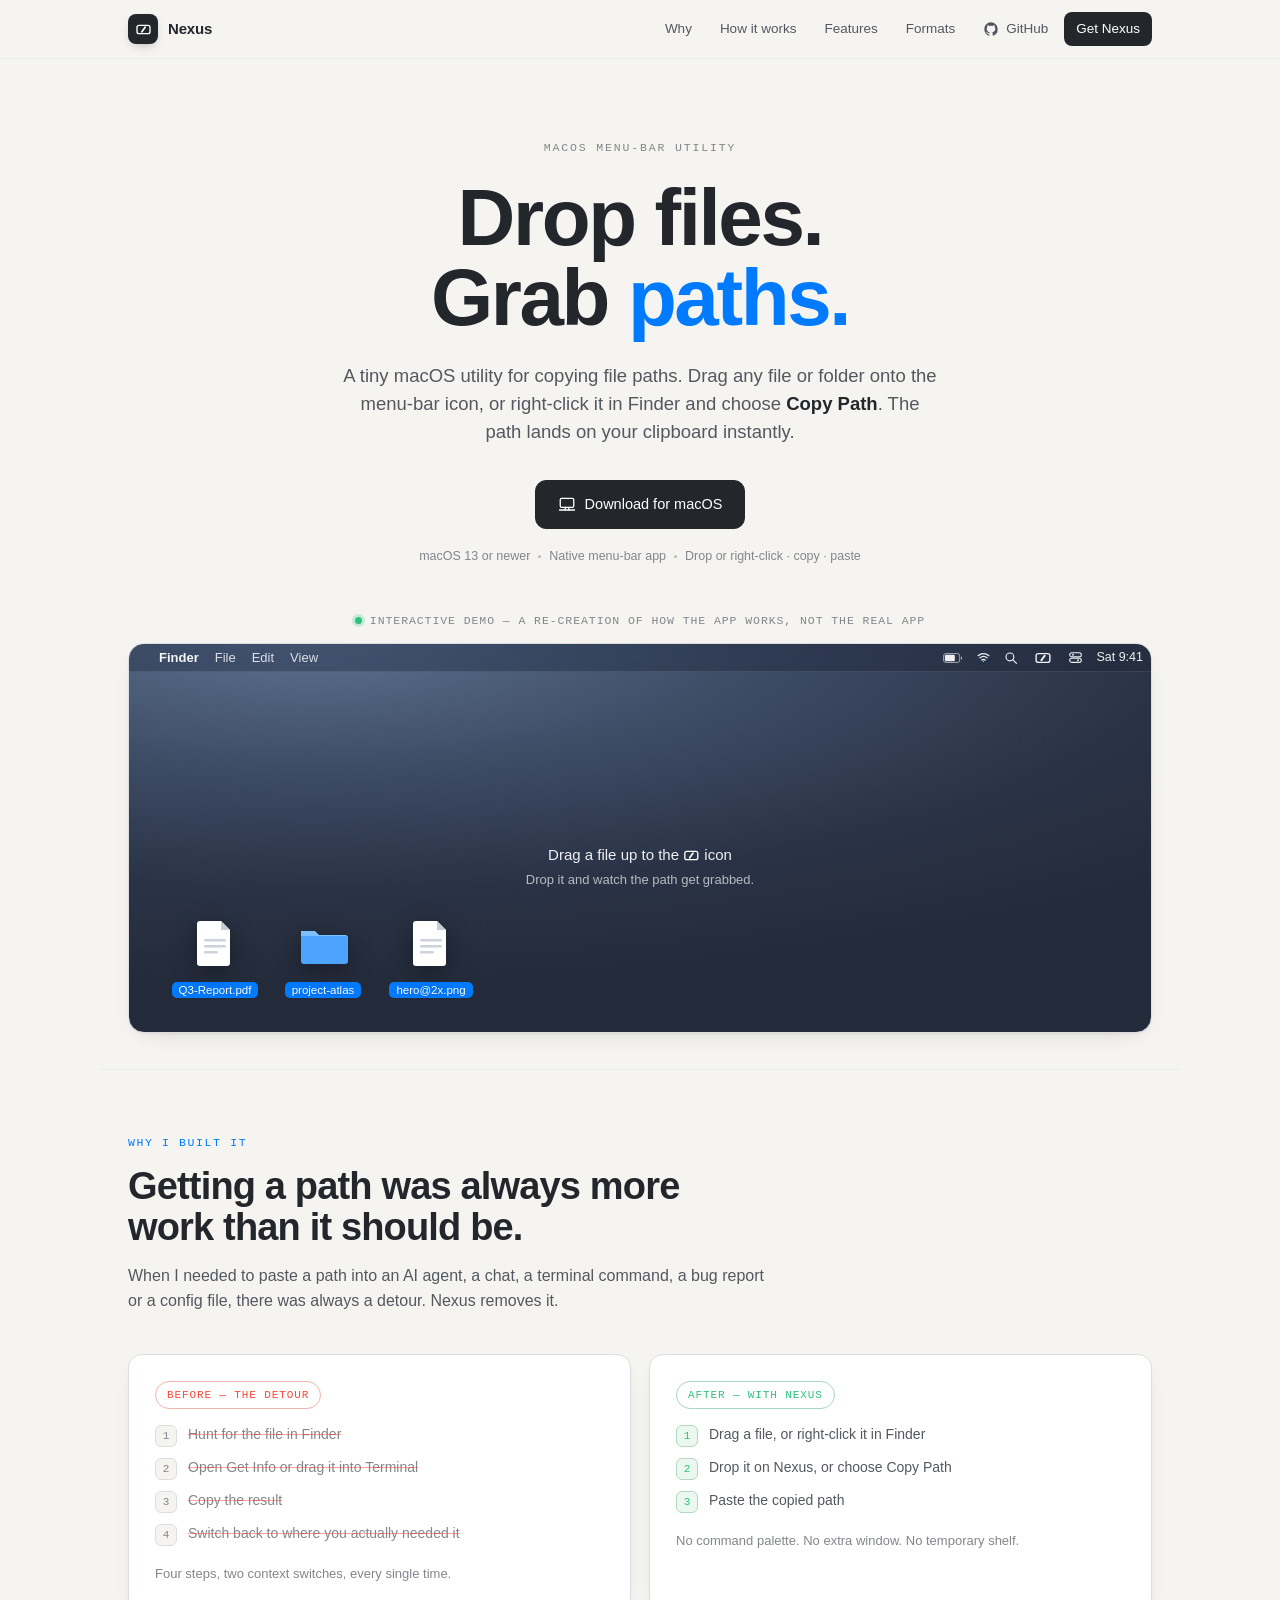
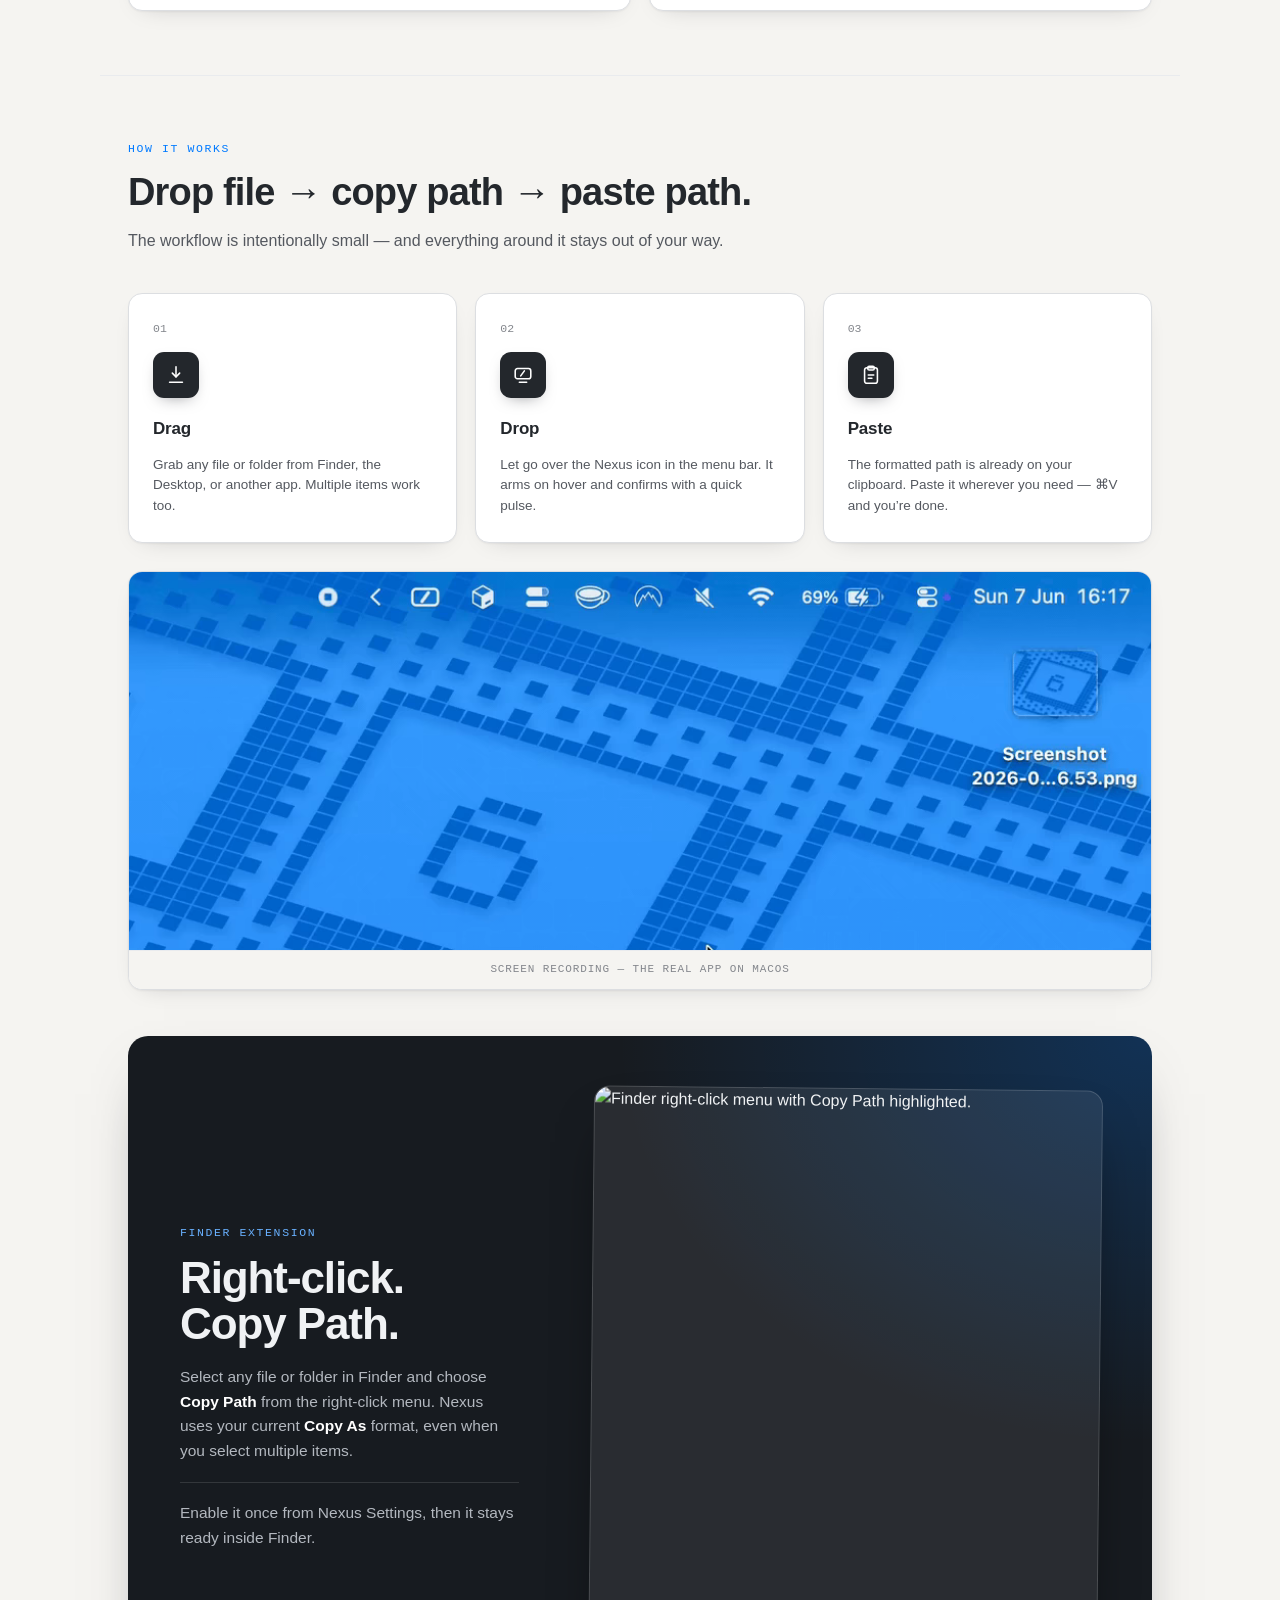
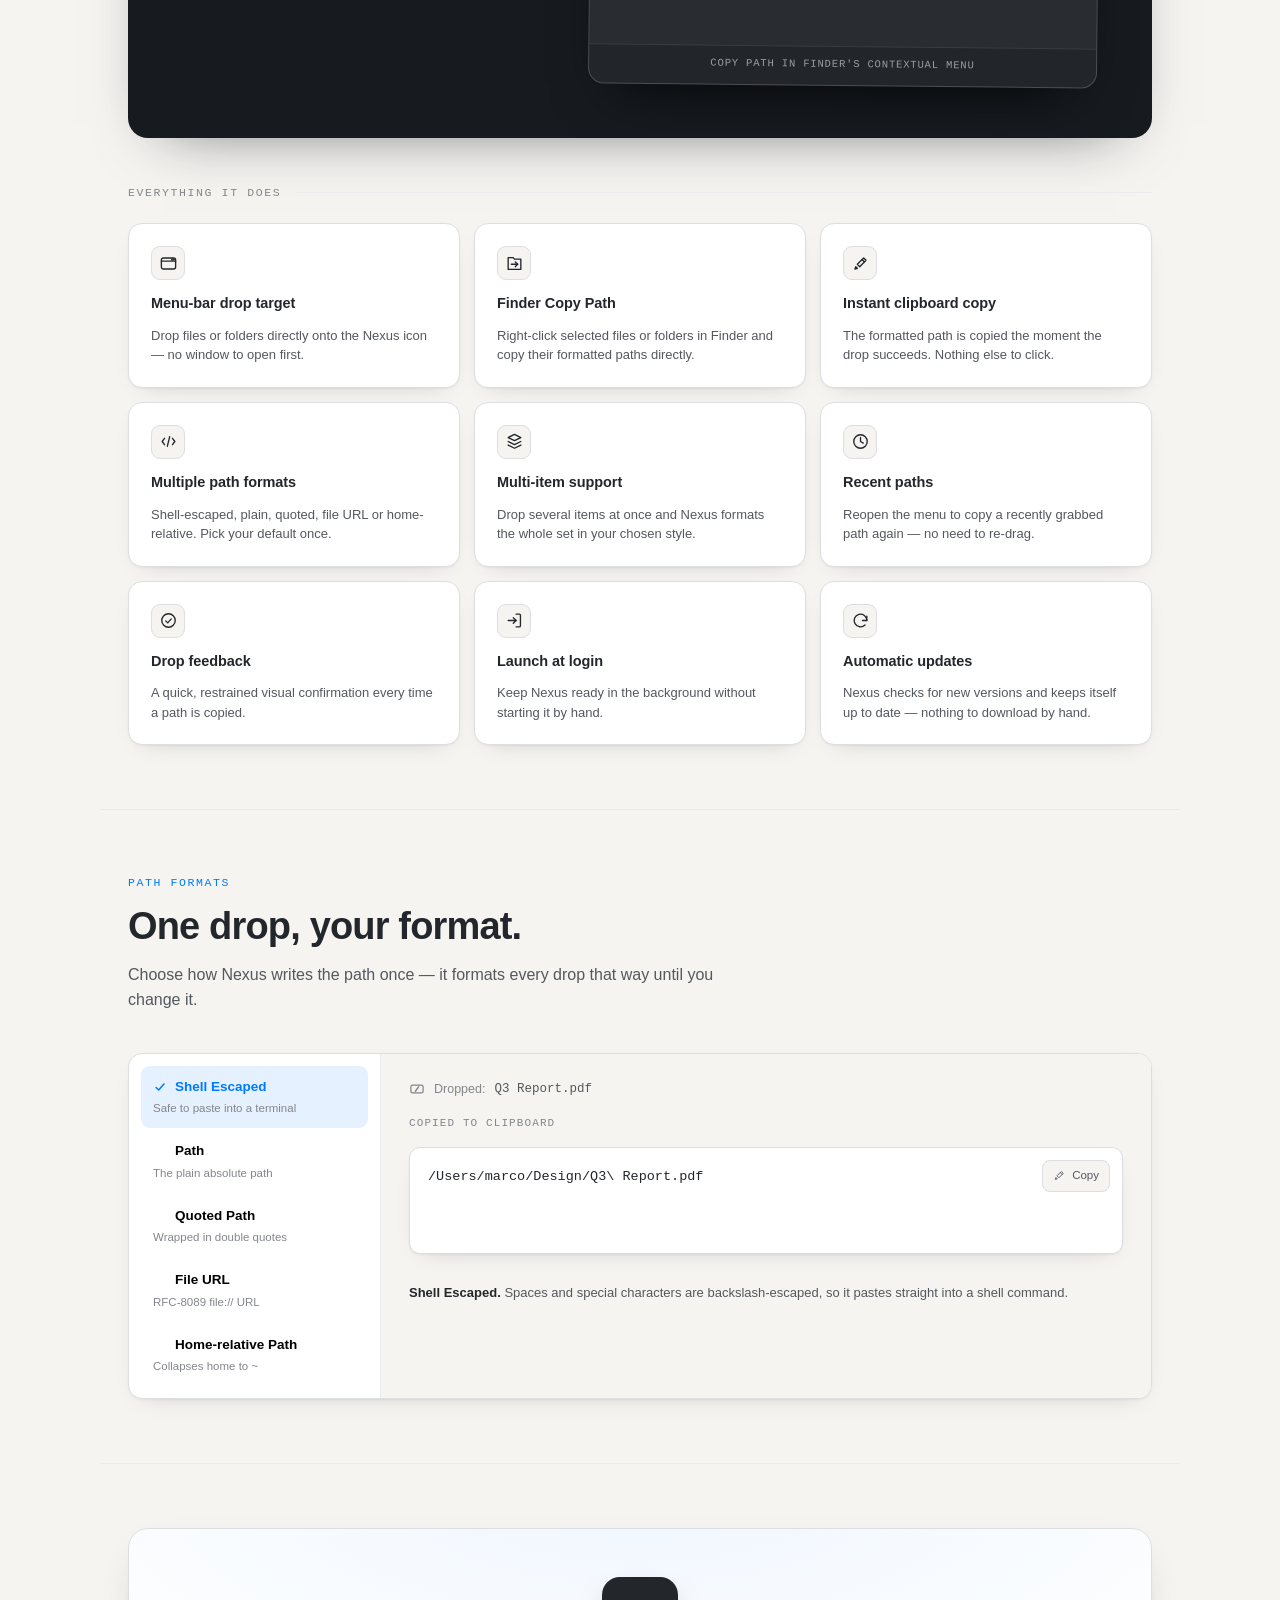
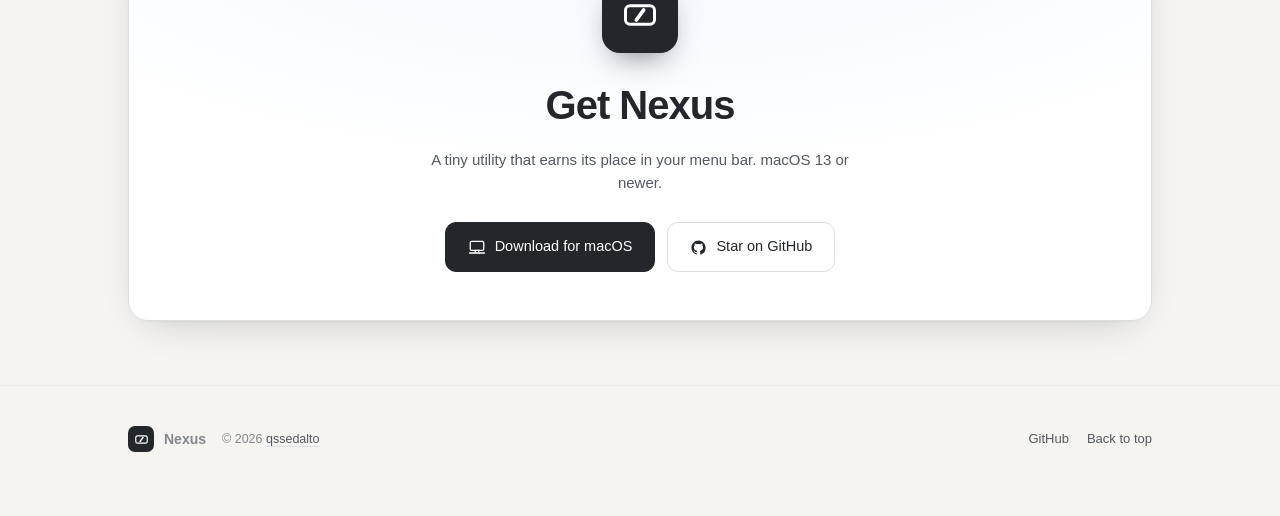
==== commit d5ef40e4: "fix: correct Nexus authorship metadata and localized copyright display" ====
--- a/docs/index.html
+++ b/docs/index.html
@@ -14,7 +14,7 @@
   <meta property="og:url" content="https://github.com/qssedalto/Nexus/" />
   <meta property="og:site_name" content="Nexus" />
   <meta property="og:locale" content="en_US" />
-  <meta property="og:image" content="https://github.com/qssedalto/Nexus/og-image.png" />
+  <meta property="og:image" content="https://raw.githubusercontent.com/qssedalto/Nexus/main/docs/og-image.png" />
   <meta property="og:image:width" content="1200" />
   <meta property="og:image:height" content="630" />
   <meta property="og:image:alt" content="Nexus — a macOS utility for copying file paths" />
@@ -23,7 +23,7 @@
   <meta name="twitter:card" content="summary_large_image" />
   <meta name="twitter:title" content="Nexus — Copy File and Folder Paths on macOS" />
   <meta name="twitter:description" content="Copy file and folder paths from the macOS menu bar or Finder's right-click menu, then paste them anywhere." />
-  <meta name="twitter:image" content="https://github.com/qssedalto/Nexus/og-image.png" />
+  <meta name="twitter:image" content="https://raw.githubusercontent.com/qssedalto/Nexus/main/docs/og-image.png" />
   <meta name="twitter:image:alt" content="Nexus — a macOS utility for copying file paths" />
 
   <!-- Favicon -->
@@ -42,11 +42,11 @@
     "url": "https://github.com/qssedalto/Nexus/",
     "downloadUrl": "https://github.com/qssedalto/Nexus/releases/latest/download/Nexus.dmg",
     "softwareHelp": "https://github.com/qssedalto/Nexus",
-    "screenshot": "https://github.com/qssedalto/Nexus/assets/nexus-demo-poster.jpg",
+    "screenshot": "https://raw.githubusercontent.com/qssedalto/Nexus/main/docs/assets/nexus-demo-poster.jpg",
     "author": {
       "@type": "Person",
-      "name": "Marco Gomiero",
-      "url": "https://www.marcogomiero.com"
+      "name": "qssedalto",
+      "url": "https://github.com/qssedalto"
     },
     "featureList": [
       "Menu-bar drop target for files and folders",
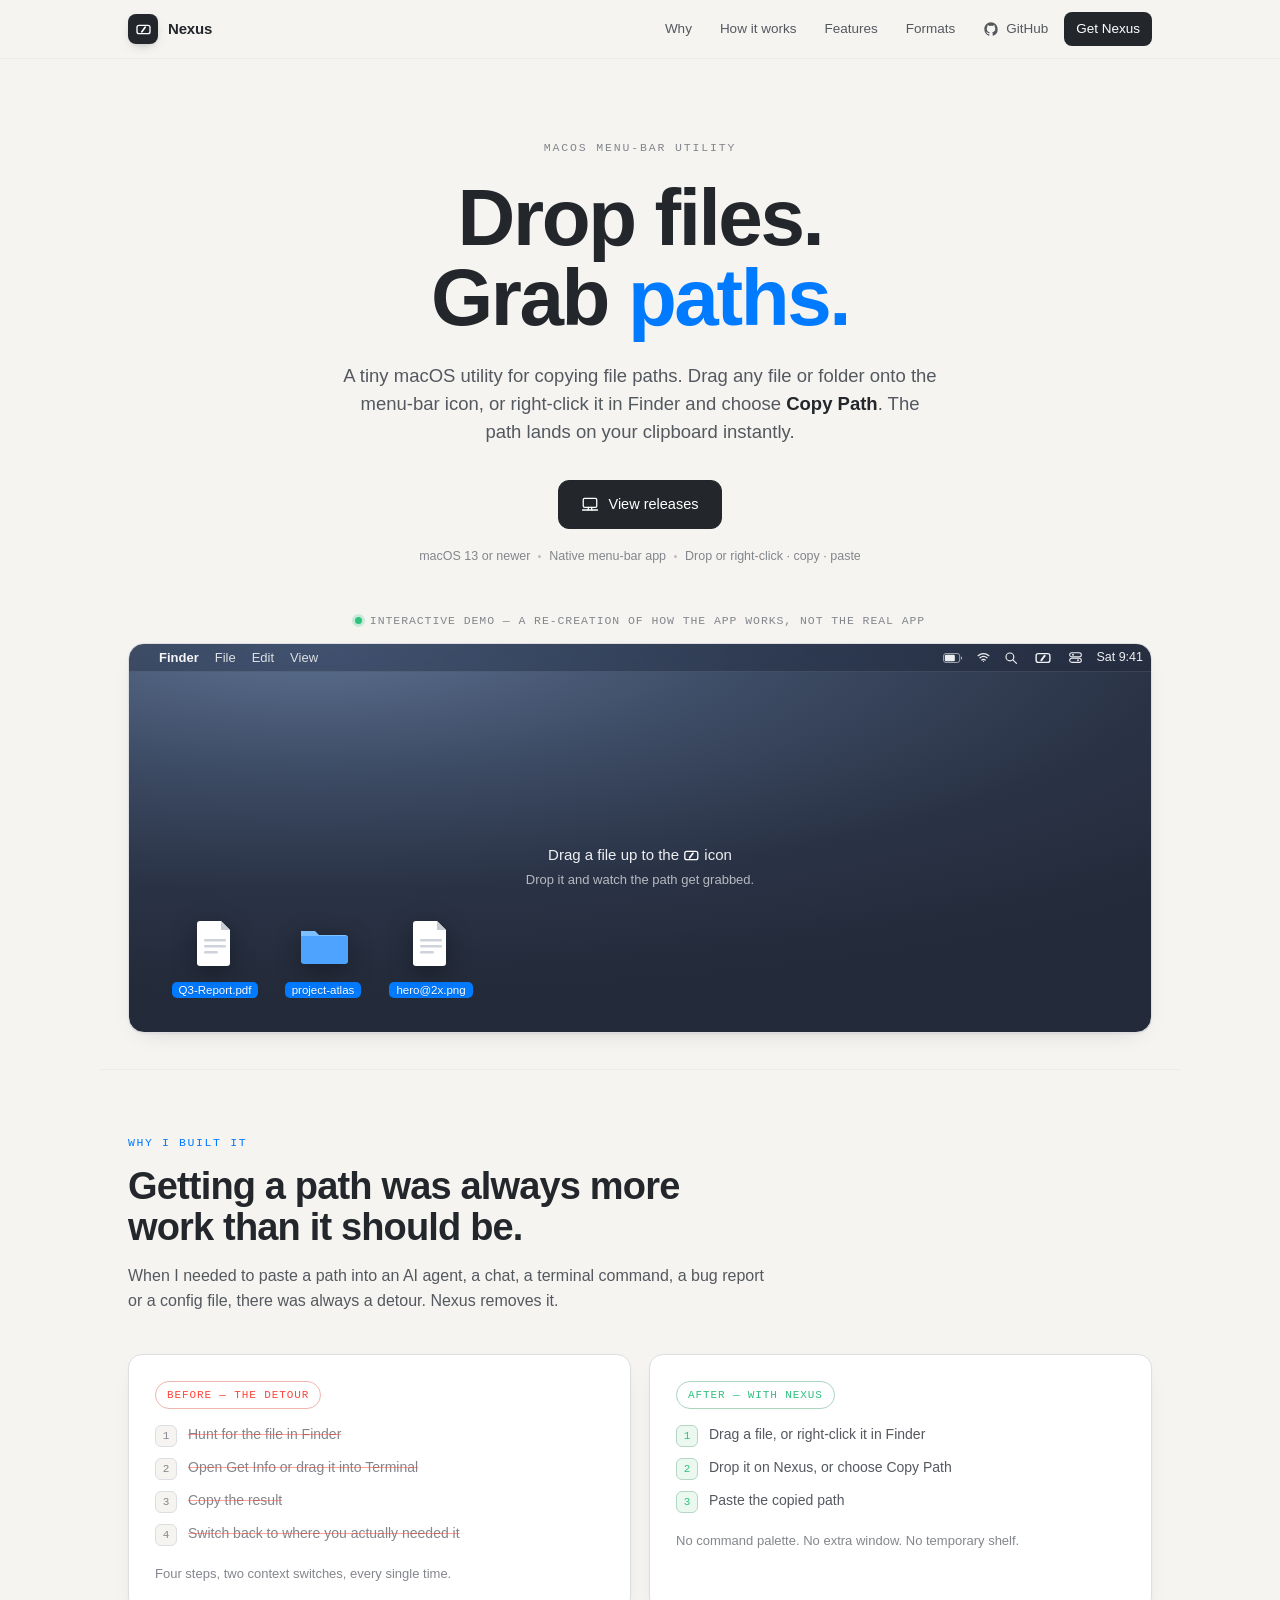
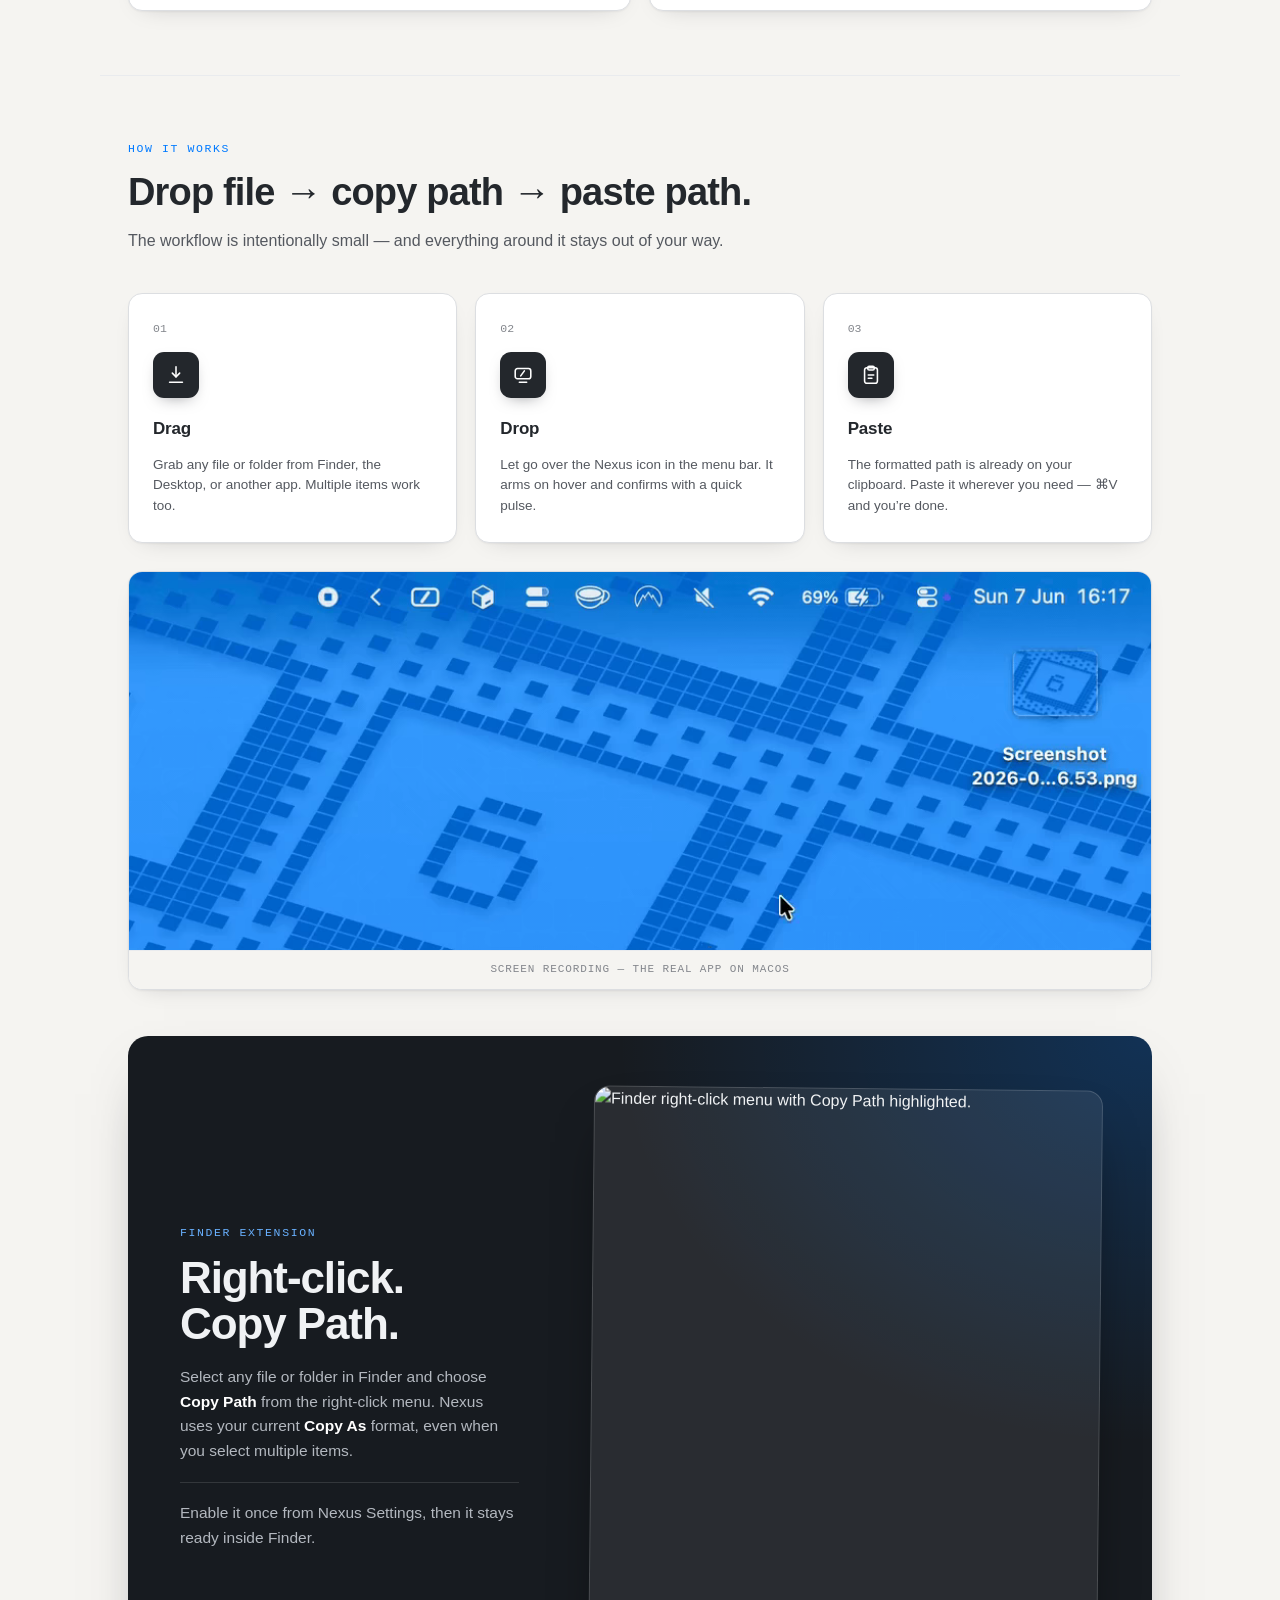
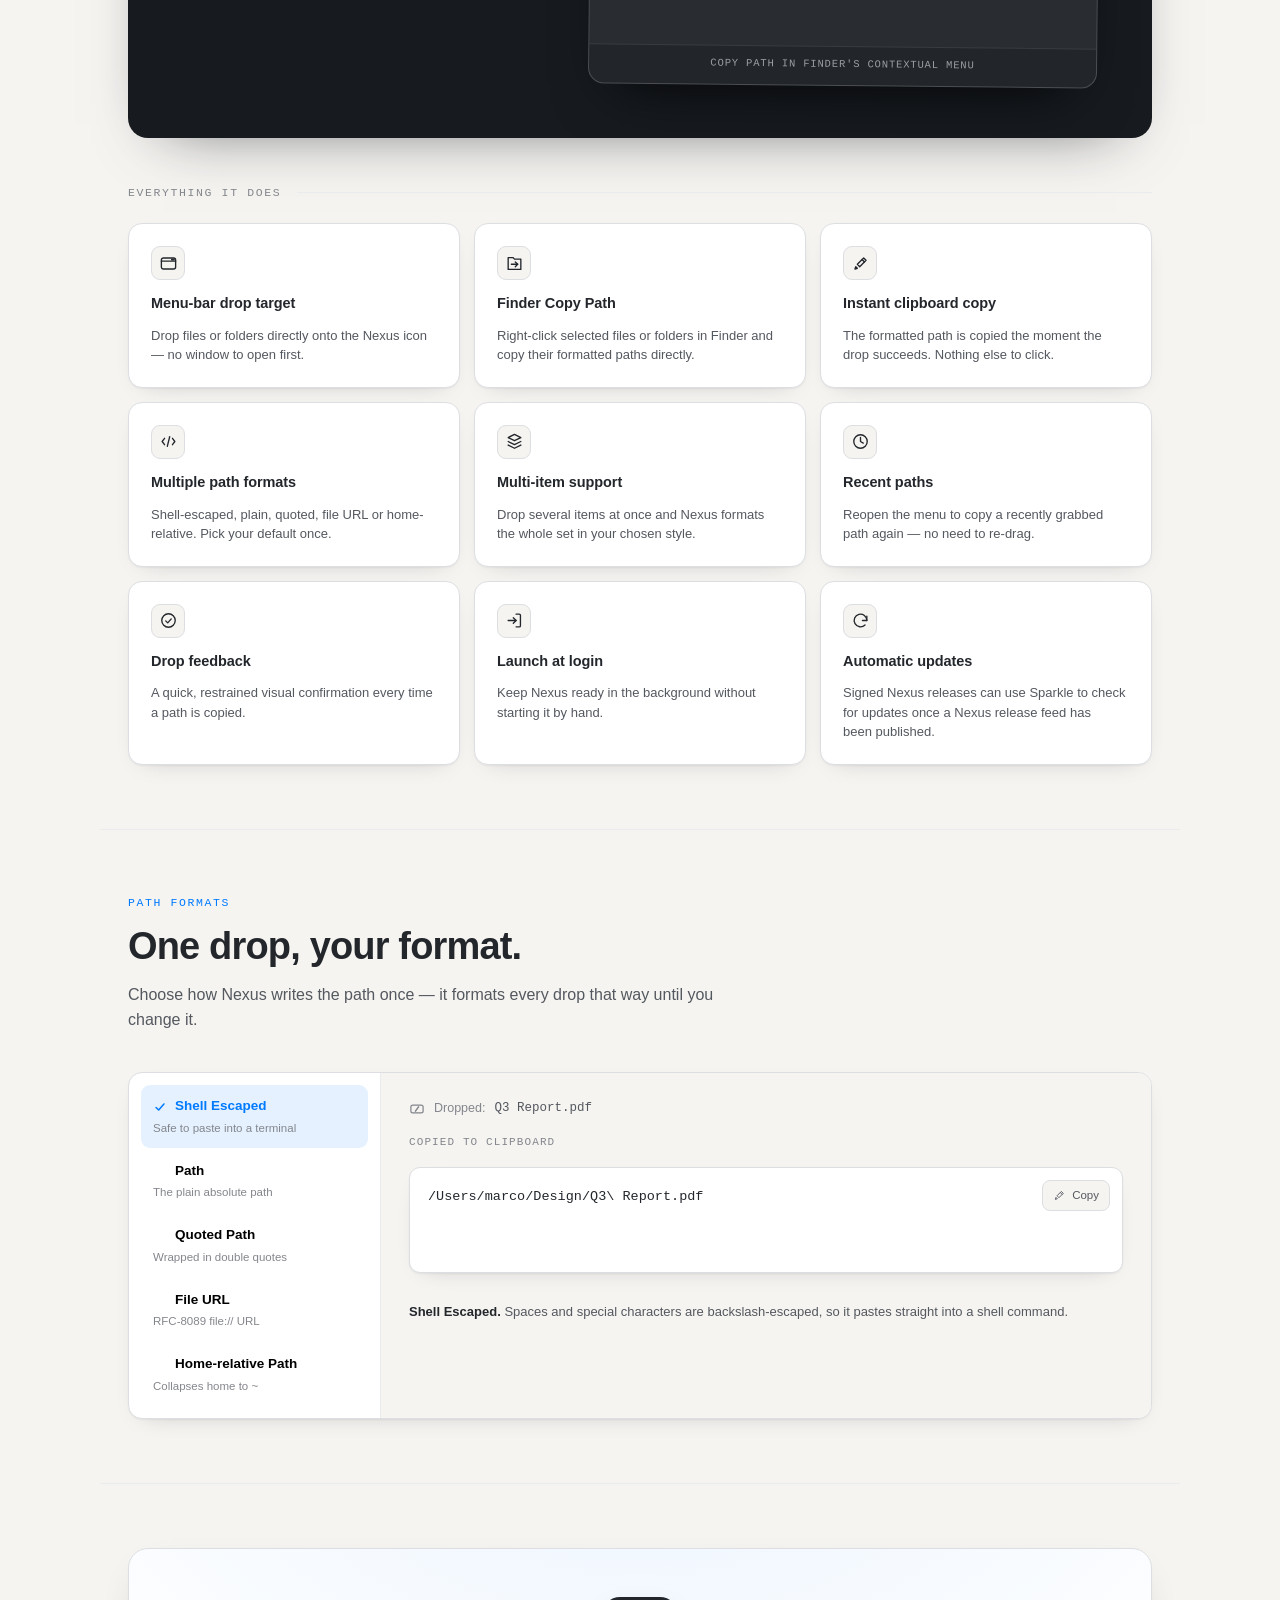
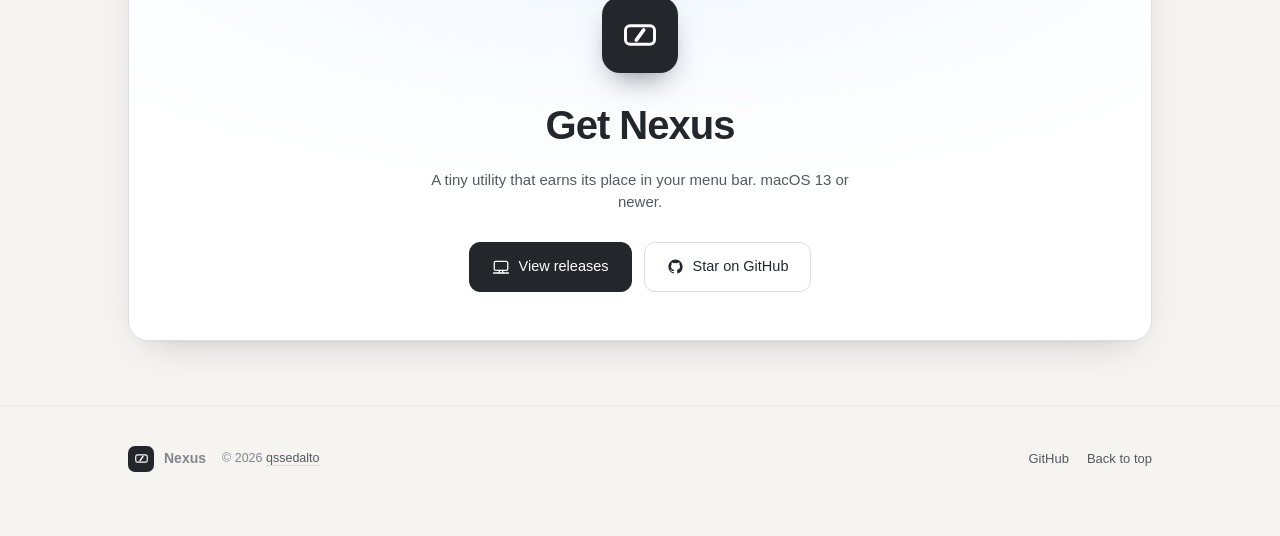
==== commit 70768cf5: "fix: checkpoint WAL before atomic Nexus SQLite migration; harden release identity checks" ====
--- a/docs/index.html
+++ b/docs/index.html
@@ -40,7 +40,7 @@
     "applicationCategory": "UtilitiesApplication",
     "description": "A free macOS utility that copies file and folder paths from its menu-bar drop target or Finder's contextual menu.",
     "url": "https://github.com/qssedalto/Nexus/",
-    "downloadUrl": "https://github.com/qssedalto/Nexus/releases/latest/download/Nexus.dmg",
+    "downloadUrl": "https://github.com/qssedalto/Nexus/releases",
     "softwareHelp": "https://github.com/qssedalto/Nexus",
     "screenshot": "https://raw.githubusercontent.com/qssedalto/Nexus/main/docs/assets/nexus-demo-poster.jpg",
     "author": {
@@ -101,7 +101,7 @@
       or right-click it in Finder and choose <b>Copy Path</b>. The path lands on your clipboard instantly.
     </p>
     <div class="hero-cta">
-      <a class="bigbtn primary" href="https://github.com/qssedalto/Nexus/releases/latest/download/Nexus.dmg" target="_blank" rel="noopener"><svg width="18" height="18" viewBox="0 0 24 24" fill="none" stroke="currentColor" stroke-width="1.7" stroke-linecap="round" stroke-linejoin="round" aria-hidden="true"><rect x="3" y="4.5" width="18" height="12" rx="1.8"/><path d="M2 20h20"/><path d="M10 16.5l-.6 3.5M14 16.5l.6 3.5"/></svg> Download for macOS</a>
+      <a class="bigbtn primary" href="https://github.com/qssedalto/Nexus/releases" target="_blank" rel="noopener"><svg width="18" height="18" viewBox="0 0 24 24" fill="none" stroke="currentColor" stroke-width="1.7" stroke-linecap="round" stroke-linejoin="round" aria-hidden="true"><rect x="3" y="4.5" width="18" height="12" rx="1.8"/><path d="M2 20h20"/><path d="M10 16.5l-.6 3.5M14 16.5l.6 3.5"/></svg> View releases</a>
     </div>
     <div class="hero-meta">
       <span>macOS 13 or newer</span><span class="dot"></span>
@@ -298,7 +298,7 @@
       <div class="card feat">
         <span class="f-ic"><svg width="19" height="19" viewBox="0 0 24 24" fill="none" stroke="currentColor" stroke-width="1.7" stroke-linecap="round" stroke-linejoin="round" aria-hidden="true"><path d="M20 12a8 8 0 10-2.3 5.6"/><path d="M20 6.5V12h-5.5"/></svg></span>
         <h3>Automatic updates</h3>
-        <p>Nexus checks for new versions and keeps itself up to date — nothing to download by hand.</p>
+        <p>Signed Nexus releases can use Sparkle to check for updates once a Nexus release feed has been published.</p>
       </div>
     </div>
   </section>
@@ -354,7 +354,7 @@
       <h2>Get Nexus</h2>
       <p>A tiny utility that earns its place in your menu bar. macOS 13 or newer.</p>
       <div class="hero-cta">
-        <a class="bigbtn primary" href="https://github.com/qssedalto/Nexus/releases/latest/download/Nexus.dmg" target="_blank" rel="noopener"><svg width="18" height="18" viewBox="0 0 24 24" fill="none" stroke="currentColor" stroke-width="1.7" stroke-linecap="round" stroke-linejoin="round" aria-hidden="true"><rect x="3" y="4.5" width="18" height="12" rx="1.8"/><path d="M2 20h20"/><path d="M10 16.5l-.6 3.5M14 16.5l.6 3.5"/></svg> Download for macOS</a>
+        <a class="bigbtn primary" href="https://github.com/qssedalto/Nexus/releases" target="_blank" rel="noopener"><svg width="18" height="18" viewBox="0 0 24 24" fill="none" stroke="currentColor" stroke-width="1.7" stroke-linecap="round" stroke-linejoin="round" aria-hidden="true"><rect x="3" y="4.5" width="18" height="12" rx="1.8"/><path d="M2 20h20"/><path d="M10 16.5l-.6 3.5M14 16.5l.6 3.5"/></svg> View releases</a>
         <a class="bigbtn" href="https://github.com/qssedalto/Nexus" target="_blank" rel="noopener"><svg width="17" height="17" viewBox="0 0 24 24" fill="currentColor" aria-hidden="true"><path d="M12 2C6.48 2 2 6.58 2 12.25c0 4.53 2.87 8.37 6.84 9.73.5.1.68-.22.68-.49l-.01-1.7c-2.78.62-3.37-1.37-3.37-1.37-.46-1.18-1.11-1.5-1.11-1.5-.91-.64.07-.62.07-.62 1 .07 1.53 1.06 1.53 1.06.9 1.57 2.36 1.12 2.94.86.09-.67.35-1.12.63-1.38-2.22-.26-4.55-1.14-4.55-5.07 0-1.12.39-2.03 1.03-2.75-.1-.26-.45-1.3.1-2.7 0 0 .84-.28 2.75 1.05a9.34 9.34 0 015 0c1.91-1.33 2.75-1.05 2.75-1.05.55 1.4.2 2.44.1 2.7.64.72 1.03 1.63 1.03 2.75 0 3.94-2.34 4.81-4.57 5.06.36.32.68.94.68 1.9l-.01 2.82c0 .27.18.59.69.49A10.02 10.02 0 0022 12.25C22 6.58 17.52 2 12 2z"/></svg> Star on GitHub</a>
       </div>
     </div>
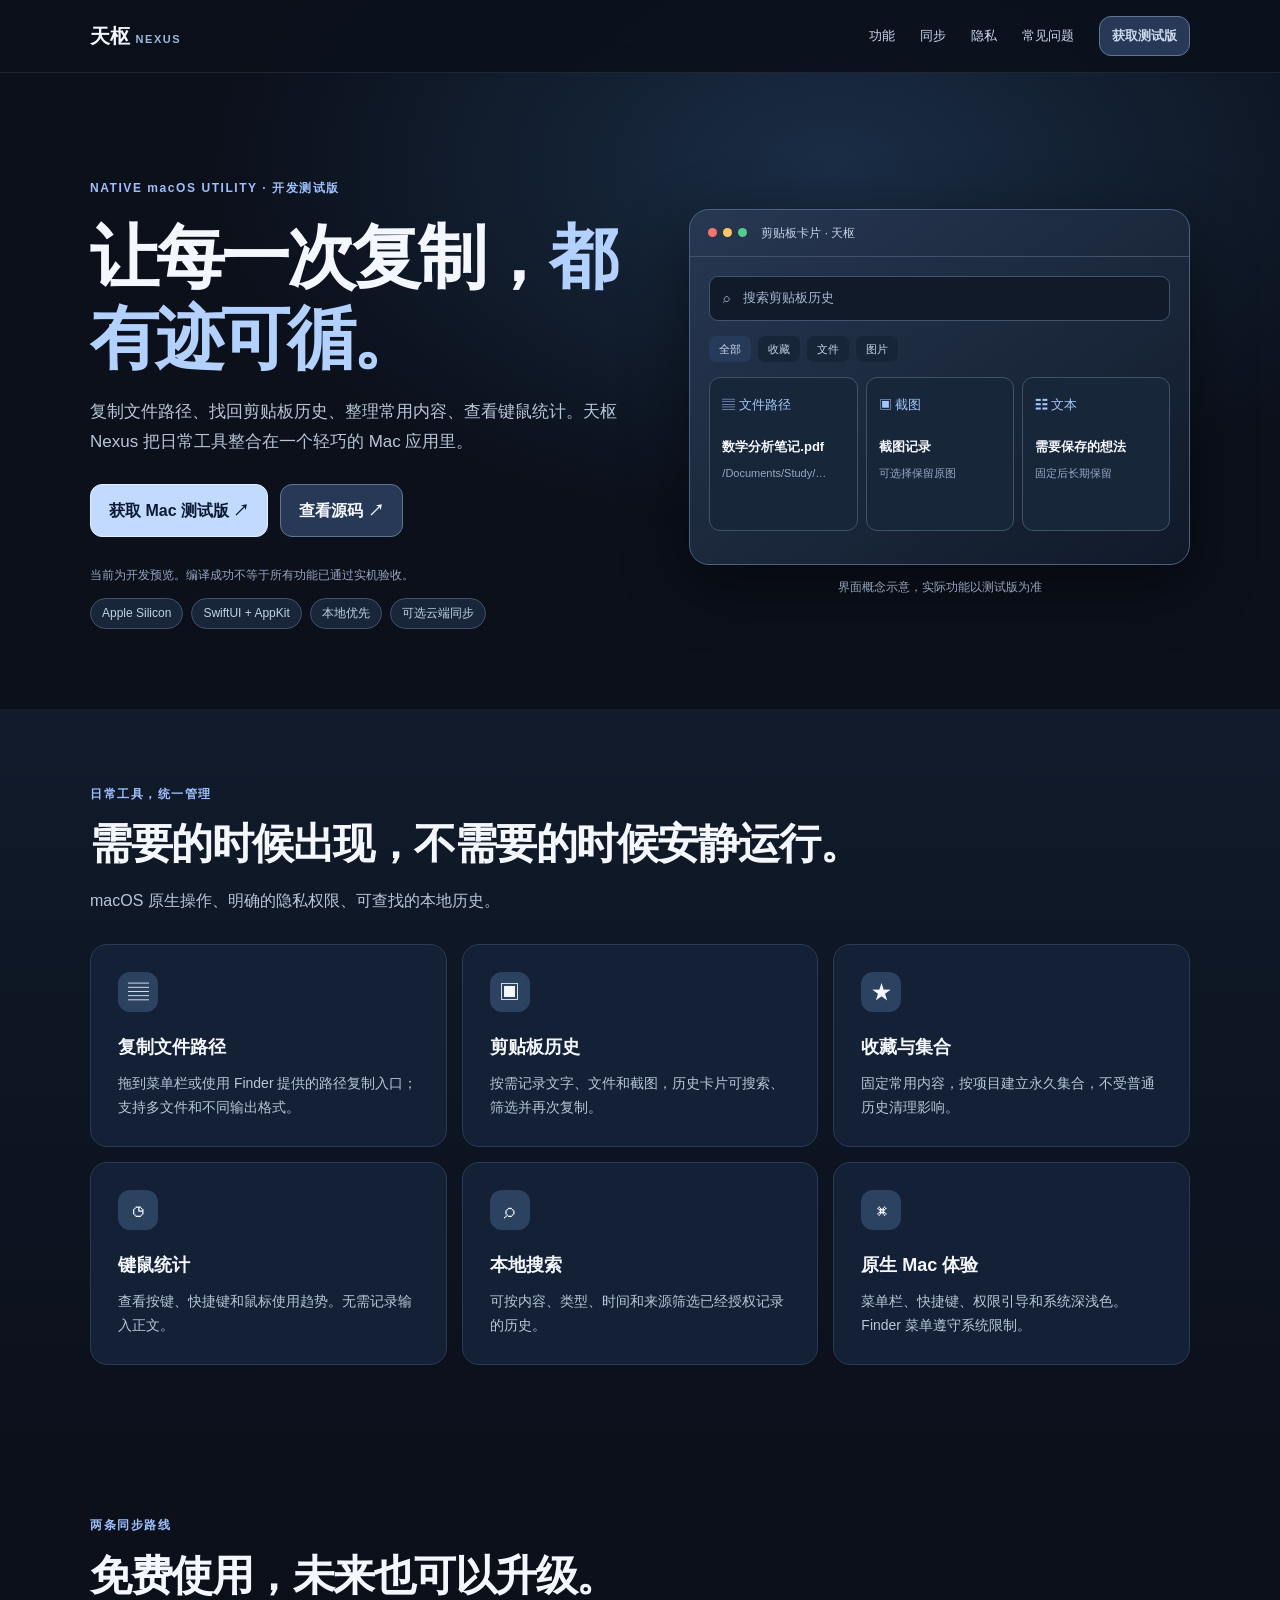
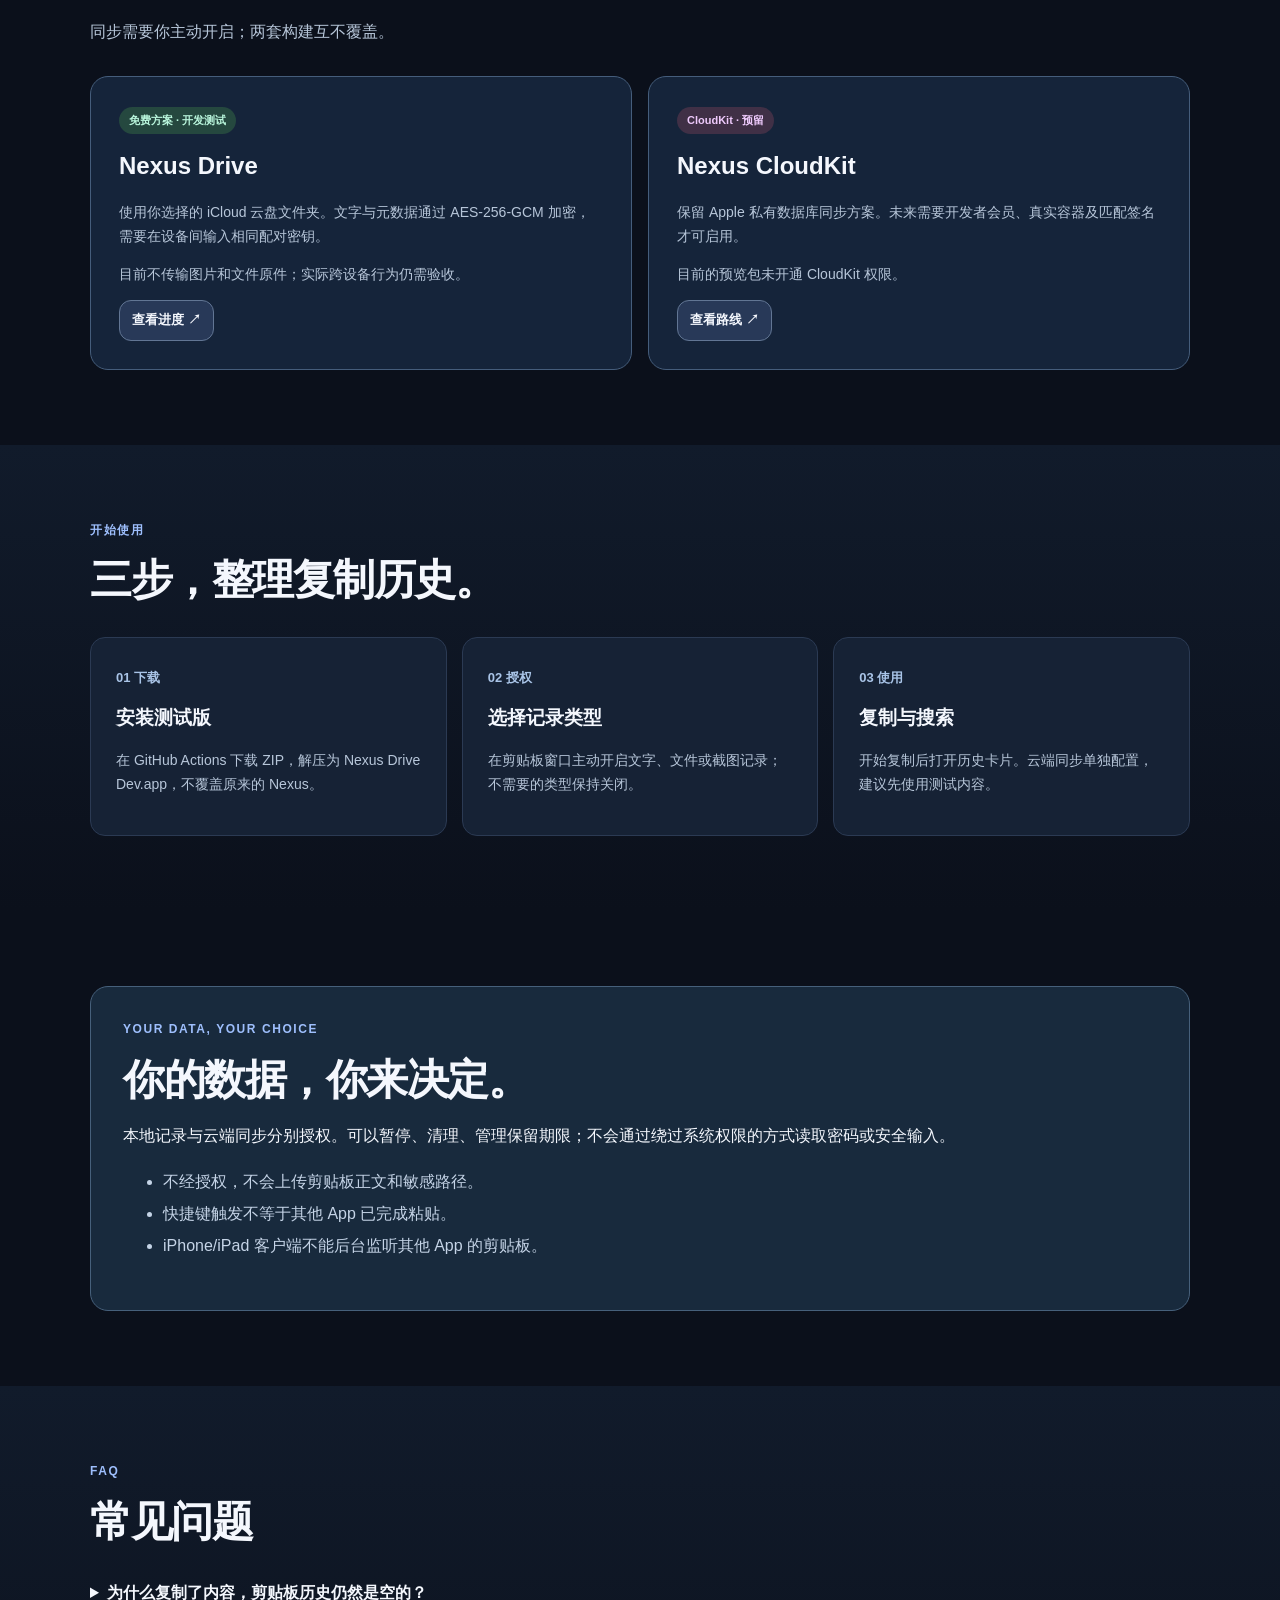
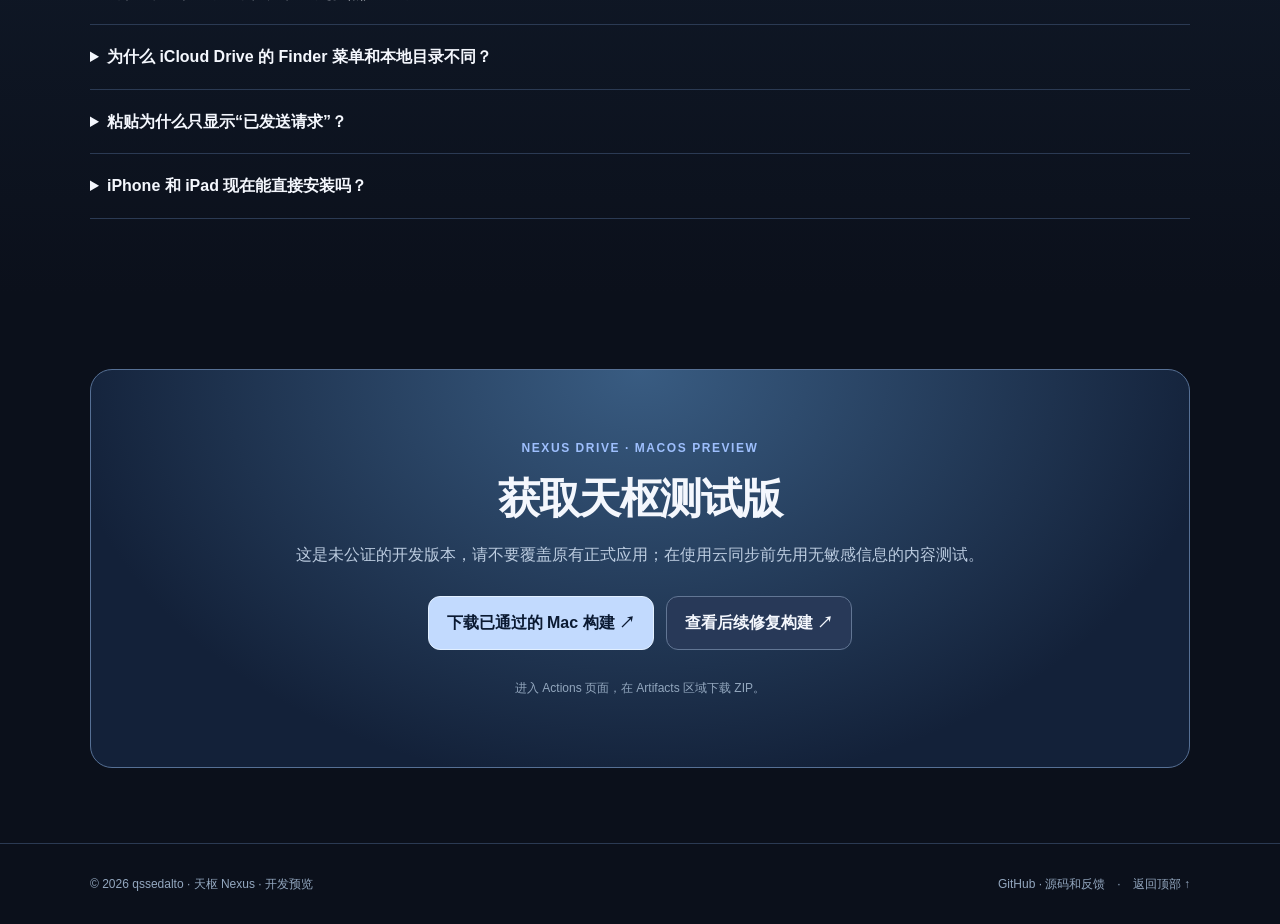
==== commit 95d46455: "web: rebuild dedicated Chinese Nexus product site, replacing old path-only landing page" ====
--- a/docs/index.html
+++ b/docs/index.html
@@ -1,380 +1,23 @@
 <!DOCTYPE html>
-<html lang="en">
+<html lang="zh-CN">
 <head>
-  <meta charset="UTF-8" />
-  <meta name="viewport" content="width=device-width, initial-scale=1.0" />
-  <title>Nexus — Copy File and Folder Paths on macOS</title>
-  <meta name="description" content="Nexus is a free macOS app for copying file and folder paths. Drop items on the menu-bar icon or choose Copy Path from Finder's right-click menu." />
-  <link rel="canonical" href="https://github.com/qssedalto/Nexus/" />
-
-  <!-- Open Graph -->
-  <meta property="og:title" content="Nexus — Copy File and Folder Paths on macOS" />
-  <meta property="og:description" content="Copy file and folder paths from the macOS menu bar or Finder's right-click menu, then paste them anywhere." />
-  <meta property="og:type" content="website" />
-  <meta property="og:url" content="https://github.com/qssedalto/Nexus/" />
-  <meta property="og:site_name" content="Nexus" />
-  <meta property="og:locale" content="en_US" />
-  <meta property="og:image" content="https://raw.githubusercontent.com/qssedalto/Nexus/main/docs/og-image.png" />
-  <meta property="og:image:width" content="1200" />
-  <meta property="og:image:height" content="630" />
-  <meta property="og:image:alt" content="Nexus — a macOS utility for copying file paths" />
-
-  <!-- Twitter / X -->
-  <meta name="twitter:card" content="summary_large_image" />
-  <meta name="twitter:title" content="Nexus — Copy File and Folder Paths on macOS" />
-  <meta name="twitter:description" content="Copy file and folder paths from the macOS menu bar or Finder's right-click menu, then paste them anywhere." />
-  <meta name="twitter:image" content="https://raw.githubusercontent.com/qssedalto/Nexus/main/docs/og-image.png" />
-  <meta name="twitter:image:alt" content="Nexus — a macOS utility for copying file paths" />
-
-  <!-- Favicon -->
-  <link rel="icon" href="favicon.svg" type="image/svg+xml" />
-  <link rel="apple-touch-icon" href="apple-touch-icon.png" />
-
-  <link rel="stylesheet" href="styles.css" />
-  <script type="application/ld+json">
-  {
-    "@context": "https://schema.org",
-    "@type": "SoftwareApplication",
-    "name": "Nexus",
-    "operatingSystem": "macOS 13 or newer",
-    "applicationCategory": "UtilitiesApplication",
-    "description": "A free macOS utility that copies file and folder paths from its menu-bar drop target or Finder's contextual menu.",
-    "url": "https://github.com/qssedalto/Nexus/",
-    "downloadUrl": "https://github.com/qssedalto/Nexus/releases",
-    "softwareHelp": "https://github.com/qssedalto/Nexus",
-    "screenshot": "https://raw.githubusercontent.com/qssedalto/Nexus/main/docs/assets/nexus-demo-poster.jpg",
-    "author": {
-      "@type": "Person",
-      "name": "qssedalto",
-      "url": "https://github.com/qssedalto"
-    },
-    "featureList": [
-      "Menu-bar drop target for files and folders",
-      "Finder contextual-menu Copy Path extension",
-      "Instant clipboard copy of formatted paths",
-      "Shell-escaped, plain, quoted, file URL, and home-relative path formats",
-      "Multi-item drop support",
-      "Recent path history",
-      "Launch at login",
-      "Automatic updates"
-    ],
-    "offers": {
-      "@type": "Offer",
-      "price": "0",
-      "priceCurrency": "USD"
-    }
-  }
-  </script>
+<meta charset="UTF-8"><meta name="viewport" content="width=device-width,initial-scale=1">
+<meta name="theme-color" content="#0b101b"><meta name="description" content="天枢 Nexus：macOS 原生文件路径、剪贴板历史与键鼠统计工具。免费 iCloud 云盘同步正在测试。">
+<title>天枢 Nexus — Mac 上的复制、历史与统计</title>
+<style>
+:root{color-scheme:dark;--ink:#f4f7fd;--muted:#b7c6d9;--line:#2b3a53;--bg:#0b101b;--accent:#b2d1ff}*{box-sizing:border-box}html{scroll-behavior:smooth}body{margin:0;background:var(--bg);color:var(--ink);font:16px/1.72 -apple-system,BlinkMacSystemFont,"SF Pro Text","PingFang SC",sans-serif}body:before{content:"";position:absolute;top:0;left:0;right:0;height:750px;background:radial-gradient(ellipse 60% 60% at 65% 22%,#28486b86,transparent 80%);pointer-events:none}a{color:inherit;text-decoration:none}a:focus-visible{outline:2px solid var(--accent);outline-offset:4px}.wrap{max-width:1100px;width:calc(100% - 44px);margin:auto}.nav{position:sticky;top:0;z-index:10;background:#0b101be5;backdrop-filter:blur(20px);border-bottom:1px solid #ffffff17}.nav .wrap{display:flex;align-items:center;gap:24px;min-height:72px}.brand{font-weight:750;font-size:20px}.brand span{font-size:11px;font-weight:600;letter-spacing:.14em;color:#9cb7dd}.links{margin-left:auto;display:flex;align-items:center;gap:25px;font-size:13px;color:#cbd9ec}.links a:hover{color:white}.button{display:inline-flex;justify-content:center;align-items:center;background:#283958;border:1px solid #627694;border-radius:12px;padding:12px 18px;font-weight:650;white-space:nowrap}.button:hover{background:#385275}.primary{background:#c2dafe;border-color:#e1efff;color:#0b1a32}.primary:hover{background:#e2efff}.small{font-size:13px;padding:8px 12px}.hero{position:relative;min-height:580px;padding:105px 0 80px;display:grid;grid-template-columns:1.05fr .95fr;gap:46px;align-items:center}.eyebrow{font-size:12px;letter-spacing:.13em;color:#9ebffd;font-weight:750}.hero h1{font-size:clamp(40px,5.4vw,69px);line-height:1.18;letter-spacing:-.05em;margin:18px 0}.hero h1 span{color:var(--accent)}.lead{font-size:17px;color:var(--muted);max-width:560px}.buttons{display:flex;flex-wrap:wrap;gap:12px;margin:28px 0}.fine{font-size:12px;color:#93a7be}.chips{display:flex;gap:8px;flex-wrap:wrap}.chips span{font-size:12px;padding:4px 11px;border-radius:40px;background:#19263a;border:1px solid #41526c;color:#c1d2e8}.preview{background:linear-gradient(145deg,#273852,#101928);border:1px solid #4b6180;border-radius:20px;padding:0 0 14px;box-shadow:0 20px 65px #0007}.toolbar{border-bottom:1px solid #43516a;padding:13px 18px;font-size:12px;color:#c5d2e3;display:flex;gap:14px;align-items:center}.traffic{display:flex;gap:6px}.traffic b{display:block;width:9px;height:9px;border-radius:50%;background:#f9736a}.traffic b:nth-child(2){background:#ffc664}.traffic b:nth-child(3){background:#56cc8c}.inside{padding:19px}.search{padding:10px 13px;background:#101a29;border:1px solid #42536b;border-radius:9px;color:#a6b7d0;font-size:13px}.filters{display:flex;gap:7px;margin:15px 0}.filters span{background:#263a59;border-radius:7px;padding:4px 10px;font-size:11px;color:#c6d8ef}.filters span:not(:first-child){background:#172538}.cards{display:grid;grid-template-columns:repeat(3,1fr);gap:8px}.clip{min-height:154px;border:1px solid #42516b;border-radius:11px;background:#18263a;padding:12px;overflow:hidden}.clip small{color:#a3c8ff}.clip strong{display:block;font-size:13px;line-height:1.35;margin:20px 0 8px;word-break:break-all}.clip p{font-size:11px;color:#94a9c3;margin:0}.caption{text-align:center;color:#95a6bb;font-size:12px;margin:12px 0 0}section{padding:75px 0}section h2{font-size:clamp(30px,3.3vw,42px);line-height:1.27;letter-spacing:-.035em;margin:13px 0}section .intro{color:var(--muted);max-width:700px}.tint{background:linear-gradient(180deg,#111b2b,#0b101b)}.grid{display:grid;grid-template-columns:repeat(3,1fr);gap:15px;margin-top:30px}.card{background:#142036;border:1px solid var(--line);border-radius:17px;padding:27px}.card .symbol{display:grid;place-items:center;width:40px;height:40px;border-radius:12px;background:#2b4261;font-size:21px}.card h3{margin:20px 0 8px;font-size:18px}.card p{color:var(--muted);font-size:14px;margin:0}.two{display:grid;grid-template-columns:repeat(2,1fr);gap:16px;margin-top:30px}.mode{border:1px solid #455d7b;background:#15243a;border-radius:18px;padding:28px}.mode h3{font-size:24px;margin:11px 0}.mode p{color:var(--muted);font-size:14px}.tag{display:inline-block;background:#25483f;color:#baf7dd;border-radius:30px;padding:4px 10px;font-size:11px;font-weight:650}.tag.alt{background:#403046;color:#edc9fb}.steps{display:grid;grid-template-columns:repeat(3,1fr);gap:15px;margin-top:30px}.step{background:#162235;border:1px solid var(--line);border-radius:15px;padding:25px}.step b{font-size:13px;color:#a9c4e7}.step h3{margin:12px 0}.step p{font-size:14px;color:var(--muted)}.privacy{background:#182a3d;border:1px solid #46607b;border-radius:18px;padding:32px}.privacy ul{color:#c5d4e7;line-height:2}.faq{border-bottom:1px solid var(--line);padding:18px 0}.faq summary{font-weight:650;cursor:pointer}.faq p{font-size:14px;color:var(--muted)}.download{text-align:center;border:1px solid #567095;border-radius:22px;padding:68px 25px;background:radial-gradient(ellipse at 50% 0%,#395c82,transparent 75%),#132139}.download p{color:#bccce0}.download .buttons{justify-content:center}footer{padding:30px 0;border-top:1px solid var(--line);font-size:12px;color:#93a7bf}.foot{display:flex;justify-content:space-between;gap:16px;flex-wrap:wrap}@media(max-width:900px){.hero{grid-template-columns:1fr;padding-top:60px}.grid{grid-template-columns:1fr 1fr}.links a:not(.button){display:none}}@media(max-width:600px){.wrap{width:calc(100% - 30px)}.grid,.two,.steps{grid-template-columns:1fr}.hero{padding:52px 0}.clip{padding:8px;min-height:145px}.clip strong{font-size:11px}.links{gap:6px}.links a:not(.button){display:none}section{padding:50px 0}}@media(prefers-reduced-motion:reduce){html{scroll-behavior:auto}}
+</style>
 </head>
-<body>
-
-  <!-- ============================ NAV ============================ -->
-  <nav class="lp-nav">
-    <div class="lp">
-      <a class="lp-brand" href="#top" style="text-decoration:none">
-        <span class="mk"><svg class="glyph" width="17" height="17" viewBox="0 0 22 22" aria-hidden="true" style="color:#fff"><rect x="2.6" y="5.6" width="16.8" height="10.8" rx="2.6" fill="none" stroke="currentColor" stroke-width="1.7"/><line x1="8.9" y1="13.9" x2="13.1" y2="8.1" stroke="currentColor" stroke-width="2.2" stroke-linecap="round"/></svg></span>
-        Nexus
-      </a>
-      <div class="lp-nav-actions">
-        <button class="lp-nav-toggle" type="button" aria-expanded="false" aria-controls="lp-nav-menu" aria-label="Open menu">
-          <span class="lp-nav-toggle-icon" aria-hidden="true"><span></span><span></span><span></span></span>
-        </button>
-        <a class="cta lp-nav-cta" href="#get">Get Nexus</a>
-      </div>
-      <div class="lp-nav-links" id="lp-nav-menu">
-        <a href="#why">Why</a>
-        <a href="#how">How it works</a>
-        <a href="#features">Features</a>
-        <a href="#formats">Formats</a>
-        <a class="gh" href="https://github.com/qssedalto/Nexus" target="_blank" rel="noopener"><svg width="16" height="16" viewBox="0 0 24 24" fill="currentColor" aria-hidden="true"><path d="M12 2C6.48 2 2 6.58 2 12.25c0 4.53 2.87 8.37 6.84 9.73.5.1.68-.22.68-.49l-.01-1.7c-2.78.62-3.37-1.37-3.37-1.37-.46-1.18-1.11-1.5-1.11-1.5-.91-.64.07-.62.07-.62 1 .07 1.53 1.06 1.53 1.06.9 1.57 2.36 1.12 2.94.86.09-.67.35-1.12.63-1.38-2.22-.26-4.55-1.14-4.55-5.07 0-1.12.39-2.03 1.03-2.75-.1-.26-.45-1.3.1-2.7 0 0 .84-.28 2.75 1.05a9.34 9.34 0 015 0c1.91-1.33 2.75-1.05 2.75-1.05.55 1.4.2 2.44.1 2.7.64.72 1.03 1.63 1.03 2.75 0 3.94-2.34 4.81-4.57 5.06.36.32.68.94.68 1.9l-.01 2.82c0 .27.18.59.69.49A10.02 10.02 0 0022 12.25C22 6.58 17.52 2 12 2z"/></svg> GitHub</a>
-        <a class="cta" href="#get">Get Nexus</a>
-      </div>
-    </div>
-  </nav>
-
-  <!-- ============================ HERO ============================ -->
-  <header class="hero lp" id="top">
-    <p class="kicker">macOS menu-bar utility</p>
-    <h1>Drop files.<br />Grab <span class="slash">paths.</span></h1>
-    <p class="sub">
-      A tiny macOS utility for copying file paths. Drag any file or folder onto the menu-bar icon,
-      or right-click it in Finder and choose <b>Copy Path</b>. The path lands on your clipboard instantly.
-    </p>
-    <div class="hero-cta">
-      <a class="bigbtn primary" href="https://github.com/qssedalto/Nexus/releases" target="_blank" rel="noopener"><svg width="18" height="18" viewBox="0 0 24 24" fill="none" stroke="currentColor" stroke-width="1.7" stroke-linecap="round" stroke-linejoin="round" aria-hidden="true"><rect x="3" y="4.5" width="18" height="12" rx="1.8"/><path d="M2 20h20"/><path d="M10 16.5l-.6 3.5M14 16.5l.6 3.5"/></svg> View releases</a>
-    </div>
-    <div class="hero-meta">
-      <span>macOS 13 or newer</span><span class="dot"></span>
-      <span>Native menu-bar app</span><span class="dot"></span>
-      <span>Drop or right-click · copy · paste</span>
-    </div>
-
-    <div class="demo-block">
-      <div class="demo-cap"><span class="live"></span> Interactive demo — a re-creation of how the app works, not the real app</div>
-      <!-- interactive menu-bar simulation, wired by app.js -->
-      <div id="demo-mount">
-        <div class="stage" id="demo-stage">
-          <div class="menubar" id="demo-menubar">
-            <div class="mb-left">
-              <span class="mb-app"></span>
-              <span class="mb-app">Finder</span>
-              <span class="mb-menu">File</span>
-              <span class="mb-menu">Edit</span>
-              <span class="mb-menu">View</span>
-            </div>
-            <div class="mb-spacer"></div>
-            <div class="mb-right">
-              <span class="mb-extra"><svg width="20" height="12" viewBox="0 0 26 13" fill="none" aria-hidden="true"><rect x="0.7" y="0.7" width="21" height="11.6" rx="3" stroke="currentColor" stroke-width="1.1" opacity="0.7"/><rect x="2.4" y="2.4" width="13" height="8.2" rx="1.6" fill="currentColor"/><path d="M23.4 4.4 v4.2 a2 2 0 0 0 1.4-1.9 v-0.4 a2 2 0 0 0-1.4-1.9z" fill="currentColor" opacity="0.7"/></svg></span>
-              <span class="mb-extra"><svg width="15" height="15" viewBox="0 0 18 18" fill="none" stroke="currentColor" stroke-width="1.5" stroke-linecap="round" aria-hidden="true"><path d="M2.5 6.8 A10 10 0 0 1 15.5 6.8"/><path d="M4.8 9.4 A6.4 6.4 0 0 1 13.2 9.4"/><path d="M7 12 A2.8 2.8 0 0 1 11 12"/><circle cx="9" cy="13.6" r="0.7" fill="currentColor" stroke="none"/></svg></span>
-              <span class="mb-extra"><svg width="14" height="14" viewBox="0 0 18 18" fill="none" stroke="currentColor" stroke-width="1.5" stroke-linecap="round" aria-hidden="true"><circle cx="7.6" cy="7.6" r="5"/><path d="M11.4 11.4 L16 16"/></svg></span>
-              <!-- Nexus status item -->
-              <div class="statusitem" id="demo-statusitem" title="Nexus">
-                <span class="hl"></span>
-                <svg class="glyph" id="demo-glyph" width="18" height="18" viewBox="0 0 22 22" aria-hidden="true"><rect x="2.6" y="5.6" width="16.8" height="10.8" rx="2.6" fill="none" stroke="currentColor" stroke-width="1.7"/><line x1="8.9" y1="13.9" x2="13.1" y2="8.1" stroke="currentColor" stroke-width="2.2" stroke-linecap="round"/></svg>
-              </div>
-              <span class="mb-extra"><svg width="15" height="15" viewBox="0 0 18 18" fill="none" aria-hidden="true"><rect x="2" y="3.2" width="14" height="5.0" rx="2.5" stroke="currentColor" stroke-width="1.3"/><rect x="2" y="9.8" width="14" height="5.0" rx="2.5" stroke="currentColor" stroke-width="1.3"/><circle cx="6" cy="5.7" r="1.1" fill="currentColor"/><circle cx="12" cy="12.3" r="1.1" fill="currentColor"/></svg></span>
-              <span class="mb-clock">Sat 9:41</span>
-            </div>
-            <!-- toast injected here by app.js -->
-          </div>
-
-          <div class="desktop">
-            <div class="hint" id="demo-hint">
-              <div class="big">Drag a file up to the&nbsp;<span style="display:inline-flex;vertical-align:-4px"><svg class="glyph" width="17" height="17" viewBox="0 0 22 22" aria-hidden="true" style="color:#fff"><rect x="2.6" y="5.6" width="16.8" height="10.8" rx="2.6" fill="none" stroke="currentColor" stroke-width="1.7"/><line x1="8.9" y1="13.9" x2="13.1" y2="8.1" stroke="currentColor" stroke-width="2.2" stroke-linecap="round"/></svg></span>&nbsp;icon</div>
-              <div>Drop it and watch the path get grabbed.</div>
-            </div>
-            <div class="files" id="demo-files"><!-- files injected by app.js --></div>
-          </div>
-        </div>
-      </div>
-    </div>
-  </header>
-
-  <!-- ============================ WHY ============================ -->
-  <section class="lp-sec lp" id="why">
-    <div class="lp-sec-head">
-      <p class="eyebrow">Why I built it</p>
-      <h2>Getting a path was always more work than it should be.</h2>
-      <p>
-        When I needed to paste a path into an AI agent, a chat, a terminal command, a bug report
-        or a config file, there was always a detour. Nexus removes it.
-      </p>
-    </div>
-    <div class="why-grid">
-      <div class="card why-card before">
-        <span class="wc-tag">Before — the detour</span>
-        <ul class="why-steps">
-          <li><span class="n">1</span><span class="txt">Hunt for the file in Finder</span></li>
-          <li><span class="n">2</span><span class="txt">Open Get Info or drag it into Terminal</span></li>
-          <li><span class="n">3</span><span class="txt">Copy the result</span></li>
-          <li><span class="n">4</span><span class="txt">Switch back to where you actually needed it</span></li>
-        </ul>
-        <p class="wc-foot">Four steps, two context switches, every single time.</p>
-      </div>
-      <div class="card why-card after">
-        <span class="wc-tag">After — with Nexus</span>
-        <ul class="why-steps">
-          <li><span class="n">1</span><span class="txt">Drag a file, or right-click it in Finder</span></li>
-          <li><span class="n">2</span><span class="txt">Drop it on Nexus, or choose Copy Path</span></li>
-          <li><span class="n">3</span><span class="txt">Paste the copied path</span></li>
-        </ul>
-        <p class="wc-foot">No command palette. No extra window. No temporary shelf.</p>
-      </div>
-    </div>
-  </section>
-
-  <!-- =================== HOW IT WORKS + FEATURES (merged) =================== -->
-  <section class="lp-sec lp" id="how">
-    <div class="lp-sec-head">
-      <p class="eyebrow">How it works</p>
-      <h2>Drop file → copy path → paste path.</h2>
-      <p>The workflow is intentionally small — and everything around it stays out of your way.</p>
-    </div>
-    <div class="steps">
-      <div class="card step">
-        <span class="step-no">01</span>
-        <span class="step-ic"><svg width="22" height="22" viewBox="0 0 24 24" fill="none" stroke="currentColor" stroke-width="1.7" stroke-linecap="round" stroke-linejoin="round" aria-hidden="true"><path d="M12 3v11"/><path d="M8 10l4 4 4-4"/><path d="M5 20h14"/></svg></span>
-        <h3>Drag</h3>
-        <p>Grab any file or folder from Finder, the Desktop, or another app. Multiple items work too.</p>
-      </div>
-      <div class="card step">
-        <span class="step-no">02</span>
-        <span class="step-ic"><svg width="22" height="22" viewBox="0 0 24 24" fill="none" stroke="currentColor" stroke-width="1.7" stroke-linecap="round" stroke-linejoin="round" aria-hidden="true"><rect x="3.5" y="5" width="17" height="11" rx="2.5"/><path d="M9.5 13l4-5.5"/><path d="M8 20h8"/></svg></span>
-        <h3>Drop</h3>
-        <p>Let go over the Nexus icon in the menu bar. It arms on hover and confirms with a quick pulse.</p>
-      </div>
-      <div class="card step">
-        <span class="step-no">03</span>
-        <span class="step-ic"><svg width="22" height="22" viewBox="0 0 24 24" fill="none" stroke="currentColor" stroke-width="1.7" stroke-linecap="round" stroke-linejoin="round" aria-hidden="true"><rect x="5" y="4" width="14" height="17" rx="2.5"/><rect x="8.5" y="2.5" width="7" height="4" rx="1.4"/><path d="M9 12h6"/><path d="M9 15.5h4"/></svg></span>
-        <h3>Paste</h3>
-        <p>The formatted path is already on your clipboard. Paste it wherever you need — ⌘V and you’re done.</p>
-      </div>
-    </div>
-
-    <figure class="demo-gif-wrap">
-      <video
-        width="1000"
-        height="370"
-        autoplay
-        loop
-        muted
-        playsinline
-        preload="none"
-        poster="assets/nexus-demo-poster.jpg"
-        aria-label="Screen recording of Nexus copying a file path after a file is dropped on the menu bar icon."
-      >
-        <source src="assets/nexus-demo.webm" type="video/webm" />
-      </video>
-      <figcaption class="demo-gif-cap">Screen recording — the real app on macOS</figcaption>
-    </figure>
-
-    <section class="finder-story" id="finder" aria-labelledby="finder-title">
-      <div class="finder-story-copy">
-        <p class="eyebrow">Finder extension</p>
-        <h2 id="finder-title">Right-click. Copy Path.</h2>
-        <p>
-          Select any file or folder in Finder and choose <strong>Copy Path</strong> from the right-click menu.
-          Nexus uses your current <strong>Copy As</strong> format, even when you select multiple items.
-        </p>
-        <p class="finder-setup">
-          Enable it once from Nexus Settings, then it stays ready inside Finder.
-        </p>
-      </div>
-      <figure class="finder-shot">
-        <img
-          src="assets/finder-copy-path.png"
-          width="954"
-          height="1048"
-          loading="lazy"
-          alt="Finder right-click menu with Copy Path highlighted."
-        />
-        <figcaption>Copy Path in Finder's contextual menu</figcaption>
-      </figure>
-    </section>
-
-    <div class="flow-divide" id="features"><span class="flow-label">Everything it does</span></div>
-
-    <div class="feat-grid">
-      <div class="card feat">
-        <span class="f-ic"><svg width="19" height="19" viewBox="0 0 24 24" fill="none" stroke="currentColor" stroke-width="1.7" stroke-linecap="round" stroke-linejoin="round" aria-hidden="true"><rect x="3" y="5" width="18" height="14" rx="2.5"/><path d="M3 9h18"/><circle cx="16.5" cy="7" r=".6" fill="currentColor"/><circle cx="18.5" cy="7" r=".6" fill="currentColor"/></svg></span>
-        <h3>Menu-bar drop target</h3>
-        <p>Drop files or folders directly onto the Nexus icon — no window to open first.</p>
-      </div>
-      <div class="card feat">
-        <span class="f-ic"><svg width="19" height="19" viewBox="0 0 24 24" fill="none" stroke="currentColor" stroke-width="1.7" stroke-linecap="round" stroke-linejoin="round" aria-hidden="true"><path d="M4 4.5h6l2 2h8v13H4z"/><path d="M8 13h8"/><path d="M13 10l3 3-3 3"/></svg></span>
-        <h3>Finder Copy Path</h3>
-        <p>Right-click selected files or folders in Finder and copy their formatted paths directly.</p>
-      </div>
-      <div class="card feat">
-        <span class="f-ic"><svg width="19" height="19" viewBox="0 0 24 24" fill="none" stroke="currentColor" stroke-width="1.7" stroke-linecap="round" stroke-linejoin="round" aria-hidden="true"><path d="M16 5l3 3-8 8-3-3z"/><path d="M5 19l3-1-2-2z"/><path d="M14 7l3 3"/></svg></span>
-        <h3>Instant clipboard copy</h3>
-        <p>The formatted path is copied the moment the drop succeeds. Nothing else to click.</p>
-      </div>
-      <div class="card feat">
-        <span class="f-ic"><svg width="19" height="19" viewBox="0 0 24 24" fill="none" stroke="currentColor" stroke-width="1.7" stroke-linecap="round" stroke-linejoin="round" aria-hidden="true"><path d="M7 8l-3 4 3 4"/><path d="M17 8l3 4-3 4"/><path d="M13.5 6l-3 12"/></svg></span>
-        <h3>Multiple path formats</h3>
-        <p>Shell-escaped, plain, quoted, file URL or home-relative. Pick your default once.</p>
-      </div>
-      <div class="card feat">
-        <span class="f-ic"><svg width="19" height="19" viewBox="0 0 24 24" fill="none" stroke="currentColor" stroke-width="1.7" stroke-linecap="round" stroke-linejoin="round" aria-hidden="true"><path d="M12 3l8 4-8 4-8-4z"/><path d="M4 12l8 4 8-4"/><path d="M4 16.5l8 4 8-4"/></svg></span>
-        <h3>Multi-item support</h3>
-        <p>Drop several items at once and Nexus formats the whole set in your chosen style.</p>
-      </div>
-      <div class="card feat">
-        <span class="f-ic"><svg width="19" height="19" viewBox="0 0 24 24" fill="none" stroke="currentColor" stroke-width="1.7" stroke-linecap="round" stroke-linejoin="round" aria-hidden="true"><circle cx="12" cy="12" r="8.5"/><path d="M12 7v5l3.5 2"/></svg></span>
-        <h3>Recent paths</h3>
-        <p>Reopen the menu to copy a recently grabbed path again — no need to re-drag.</p>
-      </div>
-      <div class="card feat">
-        <span class="f-ic"><svg width="19" height="19" viewBox="0 0 24 24" fill="none" stroke="currentColor" stroke-width="1.7" stroke-linecap="round" stroke-linejoin="round" aria-hidden="true"><circle cx="12" cy="12" r="8.5"/><path d="M8.5 12.5l2.5 2.5 4.5-5"/></svg></span>
-        <h3>Drop feedback</h3>
-        <p>A quick, restrained visual confirmation every time a path is copied.</p>
-      </div>
-      <div class="card feat">
-        <span class="f-ic"><svg width="19" height="19" viewBox="0 0 24 24" fill="none" stroke="currentColor" stroke-width="1.7" stroke-linecap="round" stroke-linejoin="round" aria-hidden="true"><path d="M14 4h4a1.5 1.5 0 011.5 1.5v13A1.5 1.5 0 0118 20h-4"/><path d="M4 12h10"/><path d="M10.5 8.5L14 12l-3.5 3.5"/></svg></span>
-        <h3>Launch at login</h3>
-        <p>Keep Nexus ready in the background without starting it by hand.</p>
-      </div>
-      <div class="card feat">
-        <span class="f-ic"><svg width="19" height="19" viewBox="0 0 24 24" fill="none" stroke="currentColor" stroke-width="1.7" stroke-linecap="round" stroke-linejoin="round" aria-hidden="true"><path d="M20 12a8 8 0 10-2.3 5.6"/><path d="M20 6.5V12h-5.5"/></svg></span>
-        <h3>Automatic updates</h3>
-        <p>Signed Nexus releases can use Sparkle to check for updates once a Nexus release feed has been published.</p>
-      </div>
-    </div>
-  </section>
-
-  <!-- ============================ FORMATS ============================ -->
-  <section class="lp-sec lp" id="formats">
-    <div class="lp-sec-head">
-      <p class="eyebrow">Path formats</p>
-      <h2>One drop, your format.</h2>
-      <p>Choose how Nexus writes the path once — it formats every drop that way until you change it.</p>
-    </div>
-    <div class="card fmt-card">
-      <div class="fmt-list" id="fmt-list">
-        <button class="fmt-opt on" data-key="shell">
-          <span class="fo-name"><span class="tick"><svg width="14" height="14" viewBox="0 0 16 16" fill="none" stroke="currentColor" stroke-width="1.7" stroke-linecap="round" stroke-linejoin="round" aria-hidden="true"><path d="M3.5 8.5l3 3 6-7"/></svg></span>Shell Escaped</span>
-          <span class="fo-desc">Safe to paste into a terminal</span>
-        </button>
-        <button class="fmt-opt" data-key="path">
-          <span class="fo-name"><span class="tick"><svg width="14" height="14" viewBox="0 0 16 16" fill="none" stroke="currentColor" stroke-width="1.7" stroke-linecap="round" stroke-linejoin="round" aria-hidden="true"><path d="M3.5 8.5l3 3 6-7"/></svg></span>Path</span>
-          <span class="fo-desc">The plain absolute path</span>
-        </button>
-        <button class="fmt-opt" data-key="quoted">
-          <span class="fo-name"><span class="tick"><svg width="14" height="14" viewBox="0 0 16 16" fill="none" stroke="currentColor" stroke-width="1.7" stroke-linecap="round" stroke-linejoin="round" aria-hidden="true"><path d="M3.5 8.5l3 3 6-7"/></svg></span>Quoted Path</span>
-          <span class="fo-desc">Wrapped in double quotes</span>
-        </button>
-        <button class="fmt-opt" data-key="url">
-          <span class="fo-name"><span class="tick"><svg width="14" height="14" viewBox="0 0 16 16" fill="none" stroke="currentColor" stroke-width="1.7" stroke-linecap="round" stroke-linejoin="round" aria-hidden="true"><path d="M3.5 8.5l3 3 6-7"/></svg></span>File URL</span>
-          <span class="fo-desc">RFC-8089 file:// URL</span>
-        </button>
-        <button class="fmt-opt" data-key="home">
-          <span class="fo-name"><span class="tick"><svg width="14" height="14" viewBox="0 0 16 16" fill="none" stroke="currentColor" stroke-width="1.7" stroke-linecap="round" stroke-linejoin="round" aria-hidden="true"><path d="M3.5 8.5l3 3 6-7"/></svg></span>Home-relative Path</span>
-          <span class="fo-desc">Collapses home to ~</span>
-        </button>
-      </div>
-      <div class="fmt-view">
-        <div class="fmt-src">
-          <svg class="glyph" width="16" height="16" viewBox="0 0 22 22" aria-hidden="true" style="color:var(--ink-faint)"><rect x="2.6" y="5.6" width="16.8" height="10.8" rx="2.6" fill="none" stroke="currentColor" stroke-width="1.7"/><line x1="8.9" y1="13.9" x2="13.1" y2="8.1" stroke="currentColor" stroke-width="2.2" stroke-linecap="round"/></svg>
-          Dropped: <span class="fs-name">Q3 Report.pdf</span>
-        </div>
-        <span class="fv-label">Copied to clipboard</span>
-        <div class="fmt-out"><span id="fmt-out-text">/Users/marco/Design/Q3\ Report.pdf</span>
-          <button class="fo-copy" id="fmt-copy"><svg width="13" height="13" viewBox="0 0 24 24" fill="none" stroke="currentColor" stroke-width="1.7" stroke-linecap="round" stroke-linejoin="round" aria-hidden="true"><path d="M16 5l3 3-8 8-3-3z"/><path d="M5 19l3-1-2-2z"/><path d="M14 7l3 3"/></svg>Copy</button>
-        </div>
-        <p class="fmt-note" id="fmt-note"><b>Shell Escaped.</b> Spaces and special characters are backslash-escaped, so it pastes straight into a shell command.</p>
-      </div>
-    </div>
-  </section>
-
-  <!-- ============================ GET ============================ -->
-  <section class="lp-sec lp" id="get">
-    <div class="get-wrap">
-      <div class="mk-lg"><svg class="glyph" width="38" height="38" viewBox="0 0 22 22" aria-hidden="true" style="color:#fff"><rect x="2.6" y="5.6" width="16.8" height="10.8" rx="2.6" fill="none" stroke="currentColor" stroke-width="1.7"/><line x1="8.9" y1="13.9" x2="13.1" y2="8.1" stroke="currentColor" stroke-width="2.2" stroke-linecap="round"/></svg></div>
-      <h2>Get Nexus</h2>
-      <p>A tiny utility that earns its place in your menu bar. macOS 13 or newer.</p>
-      <div class="hero-cta">
-        <a class="bigbtn primary" href="https://github.com/qssedalto/Nexus/releases" target="_blank" rel="noopener"><svg width="18" height="18" viewBox="0 0 24 24" fill="none" stroke="currentColor" stroke-width="1.7" stroke-linecap="round" stroke-linejoin="round" aria-hidden="true"><rect x="3" y="4.5" width="18" height="12" rx="1.8"/><path d="M2 20h20"/><path d="M10 16.5l-.6 3.5M14 16.5l.6 3.5"/></svg> View releases</a>
-        <a class="bigbtn" href="https://github.com/qssedalto/Nexus" target="_blank" rel="noopener"><svg width="17" height="17" viewBox="0 0 24 24" fill="currentColor" aria-hidden="true"><path d="M12 2C6.48 2 2 6.58 2 12.25c0 4.53 2.87 8.37 6.84 9.73.5.1.68-.22.68-.49l-.01-1.7c-2.78.62-3.37-1.37-3.37-1.37-.46-1.18-1.11-1.5-1.11-1.5-.91-.64.07-.62.07-.62 1 .07 1.53 1.06 1.53 1.06.9 1.57 2.36 1.12 2.94.86.09-.67.35-1.12.63-1.38-2.22-.26-4.55-1.14-4.55-5.07 0-1.12.39-2.03 1.03-2.75-.1-.26-.45-1.3.1-2.7 0 0 .84-.28 2.75 1.05a9.34 9.34 0 015 0c1.91-1.33 2.75-1.05 2.75-1.05.55 1.4.2 2.44.1 2.7.64.72 1.03 1.63 1.03 2.75 0 3.94-2.34 4.81-4.57 5.06.36.32.68.94.68 1.9l-.01 2.82c0 .27.18.59.69.49A10.02 10.02 0 0022 12.25C22 6.58 17.52 2 12 2z"/></svg> Star on GitHub</a>
-      </div>
-    </div>
-  </section>
-
-  <!-- ============================ FOOTER ============================ -->
-  <footer class="lp-foot">
-    <div class="lp">
-      <div class="ft-brand">
-        <span class="mk"><svg class="glyph" width="15" height="15" viewBox="0 0 22 22" aria-hidden="true" style="color:#fff"><rect x="2.6" y="5.6" width="16.8" height="10.8" rx="2.6" fill="none" stroke="currentColor" stroke-width="1.7"/><line x1="8.9" y1="13.9" x2="13.1" y2="8.1" stroke="currentColor" stroke-width="2.2" stroke-linecap="round"/></svg></span>
-        Nexus
-      </div>
-      <span class="ft-meta">© 2026 <a href="https://github.com/qssedalto" target="_blank" rel="noopener">qssedalto</a></span>
-      <div class="ft-links">
-        <a href="https://github.com/qssedalto/Nexus" target="_blank" rel="noopener">GitHub</a>
-        <a href="#top">Back to top</a>
-      </div>
-    </div>
-  </footer>
-
-  <script src="app.js"></script>
-</body>
-</html>
+<body id="top">
+<nav class="nav"><div class="wrap"><a class="brand" href="#top">天枢 <span>NEXUS</span></a><div class="links"><a href="#features">功能</a><a href="#sync">同步</a><a href="#privacy">隐私</a><a href="#faq">常见问题</a><a class="button small" href="#get">获取测试版</a></div></div></nav>
+<main>
+<header class="hero wrap"><div><div class="eyebrow">NATIVE macOS UTILITY · 开发测试版</div><h1>让每一次复制，<span>都有迹可循。</span></h1><p class="lead">复制文件路径、找回剪贴板历史、整理常用内容、查看键鼠统计。天枢 Nexus 把日常工具整合在一个轻巧的 Mac 应用里。</p><div class="buttons"><a class="button primary" href="#get">获取 Mac 测试版 ↗</a><a class="button" href="https://github.com/qssedalto/Nexus">查看源码 ↗</a></div><p class="fine">当前为开发预览。编译成功不等于所有功能已通过实机验收。</p><div class="chips"><span>Apple Silicon</span><span>SwiftUI + AppKit</span><span>本地优先</span><span>可选云端同步</span></div></div>
+<div><div class="preview" role="img" aria-label="Nexus 剪贴板界面概念图，并非真实软件截图"><div class="toolbar"><span class="traffic"><b></b><b></b><b></b></span>剪贴板卡片 · 天枢</div><div class="inside"><div class="search">⌕　搜索剪贴板历史</div><div class="filters"><span>全部</span><span>收藏</span><span>文件</span><span>图片</span></div><div class="cards"><div class="clip"><small>▤ 文件路径</small><strong>数学分析笔记.pdf</strong><p>/Documents/Study/…</p></div><div class="clip"><small>▣ 截图</small><strong>截图记录</strong><p>可选择保留原图</p></div><div class="clip"><small>☷ 文本</small><strong>需要保存的想法</strong><p>固定后长期保留</p></div></div></div></div><div class="caption">界面概念示意，实际功能以测试版为准</div></div></header>
+<section id="features" class="tint"><div class="wrap"><div class="eyebrow">日常工具，统一管理</div><h2>需要的时候出现，不需要的时候安静运行。</h2><p class="intro">macOS 原生操作、明确的隐私权限、可查找的本地历史。</p><div class="grid"><article class="card"><div class="symbol">▤</div><h3>复制文件路径</h3><p>拖到菜单栏或使用 Finder 提供的路径复制入口；支持多文件和不同输出格式。</p></article><article class="card"><div class="symbol">▣</div><h3>剪贴板历史</h3><p>按需记录文字、文件和截图，历史卡片可搜索、筛选并再次复制。</p></article><article class="card"><div class="symbol">★</div><h3>收藏与集合</h3><p>固定常用内容，按项目建立永久集合，不受普通历史清理影响。</p></article><article class="card"><div class="symbol">◷</div><h3>键鼠统计</h3><p>查看按键、快捷键和鼠标使用趋势。无需记录输入正文。</p></article><article class="card"><div class="symbol">⌕</div><h3>本地搜索</h3><p>可按内容、类型、时间和来源筛选已经授权记录的历史。</p></article><article class="card"><div class="symbol">⌘</div><h3>原生 Mac 体验</h3><p>菜单栏、快捷键、权限引导和系统深浅色。Finder 菜单遵守系统限制。</p></article></div></div></section>
+<section id="sync"><div class="wrap"><div class="eyebrow">两条同步路线</div><h2>免费使用，未来也可以升级。</h2><p class="intro">同步需要你主动开启；两套构建互不覆盖。</p><div class="two"><article class="mode"><span class="tag">免费方案 · 开发测试</span><h3>Nexus Drive</h3><p>使用你选择的 iCloud 云盘文件夹。文字与元数据通过 AES-256-GCM 加密，需要在设备间输入相同配对密钥。</p><p>目前不传输图片和文件原件；实际跨设备行为仍需验收。</p><a class="button small" href="https://github.com/qssedalto/Nexus/pull/73">查看进度 ↗</a></article><article class="mode"><span class="tag alt">CloudKit · 预留</span><h3>Nexus CloudKit</h3><p>保留 Apple 私有数据库同步方案。未来需要开发者会员、真实容器及匹配签名才可启用。</p><p>目前的预览包未开通 CloudKit 权限。</p><a class="button small" href="https://github.com/qssedalto/Nexus/pull/74">查看路线 ↗</a></article></div></div></section>
+<section class="tint"><div class="wrap"><div class="eyebrow">开始使用</div><h2>三步，整理复制历史。</h2><div class="steps"><div class="step"><b>01 下载</b><h3>安装测试版</h3><p>在 GitHub Actions 下载 ZIP，解压为 Nexus Drive Dev.app，不覆盖原来的 Nexus。</p></div><div class="step"><b>02 授权</b><h3>选择记录类型</h3><p>在剪贴板窗口主动开启文字、文件或截图记录；不需要的类型保持关闭。</p></div><div class="step"><b>03 使用</b><h3>复制与搜索</h3><p>开始复制后打开历史卡片。云端同步单独配置，建议先使用测试内容。</p></div></div></div></section>
+<section id="privacy"><div class="wrap privacy"><div class="eyebrow">YOUR DATA, YOUR CHOICE</div><h2>你的数据，你来决定。</h2><p>本地记录与云端同步分别授权。可以暂停、清理、管理保留期限；不会通过绕过系统权限的方式读取密码或安全输入。</p><ul><li>不经授权，不会上传剪贴板正文和敏感路径。</li><li>快捷键触发不等于其他 App 已完成粘贴。</li><li>iPhone/iPad 客户端不能后台监听其他 App 的剪贴板。</li></ul></div></section>
+<section class="tint" id="faq"><div class="wrap"><div class="eyebrow">FAQ</div><h2>常见问题</h2><details class="faq"><summary>为什么复制了内容，剪贴板历史仍然是空的？</summary><p>请先主动开启对应的“记录复制的文字／文件／截图”开关，再进行一次新的复制。云同步权限与本地记录权限是分开的。</p></details><details class="faq"><summary>为什么 iCloud Drive 的 Finder 菜单和本地目录不同？</summary><p>Finder Sync 在 File Provider 位置可能受到 macOS 限制；第三方应用不能强制控制所有菜单层级。</p></details><details class="faq"><summary>粘贴为什么只显示“已发送请求”？</summary><p>第三方应用并不会公开每次粘贴的完成状态。Nexus 不会把无法确认的动作标记为成功。</p></details><details class="faq"><summary>iPhone 和 iPad 现在能直接安装吗？</summary><p>现有 Actions 主要提供模拟器构建。真机需要使用 Xcode 及匹配的开发签名。</p></details></div></section>
+<section id="get"><div class="wrap download"><div class="eyebrow">NEXUS DRIVE · MACOS PREVIEW</div><h2>获取天枢测试版</h2><p>这是未公证的开发版本，请不要覆盖原有正式应用；在使用云同步前先用无敏感信息的内容测试。</p><div class="buttons"><a class="button primary" href="https://github.com/qssedalto/Nexus/actions/runs/45023394559">下载已通过的 Mac 构建 ↗</a><a class="button" href="https://github.com/qssedalto/Nexus/pull/73">查看后续修复构建 ↗</a></div><div class="fine">进入 Actions 页面，在 Artifacts 区域下载 ZIP。</div></div></section>
+</main><footer><div class="wrap foot"><span>© 2026 qssedalto · 天枢 Nexus · 开发预览</span><span><a href="https://github.com/qssedalto/Nexus">GitHub · 源码和反馈</a>　·　<a href="#top">返回顶部 ↑</a></span></div></footer>
+</body></html>
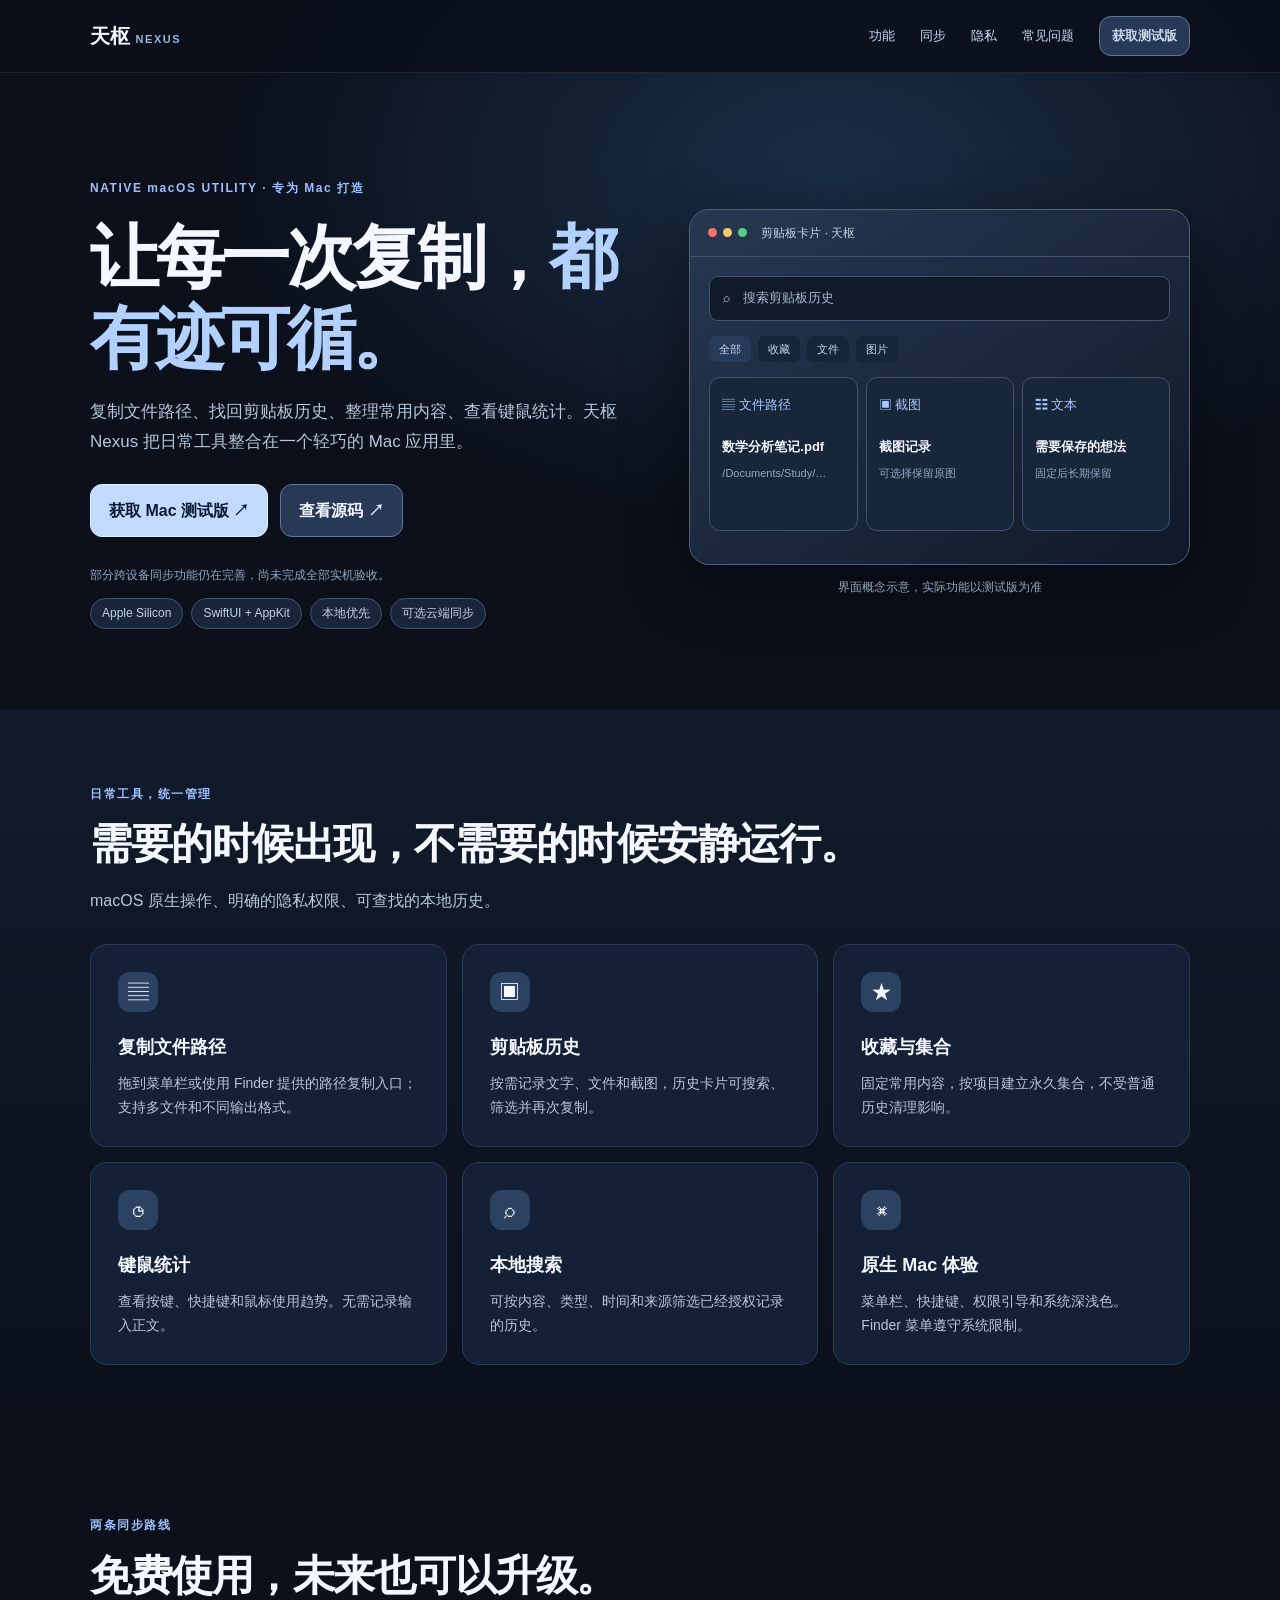
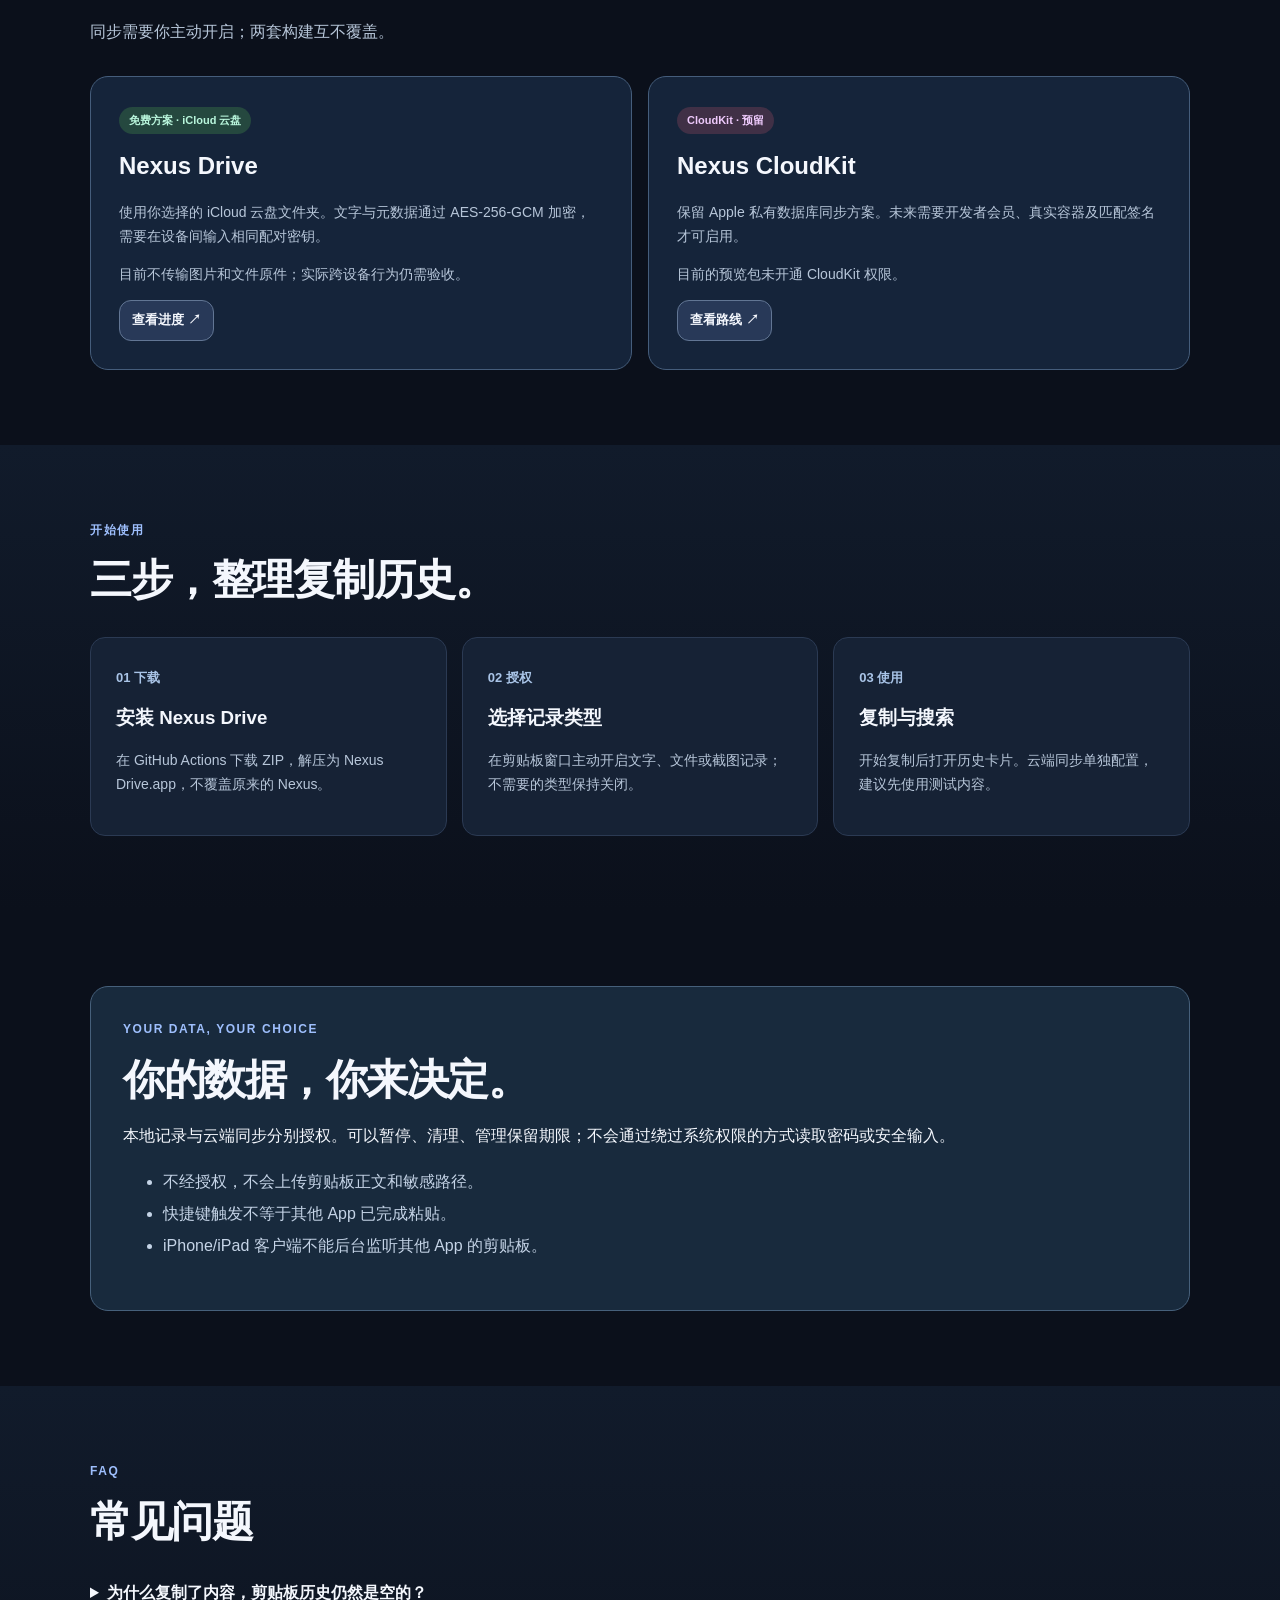
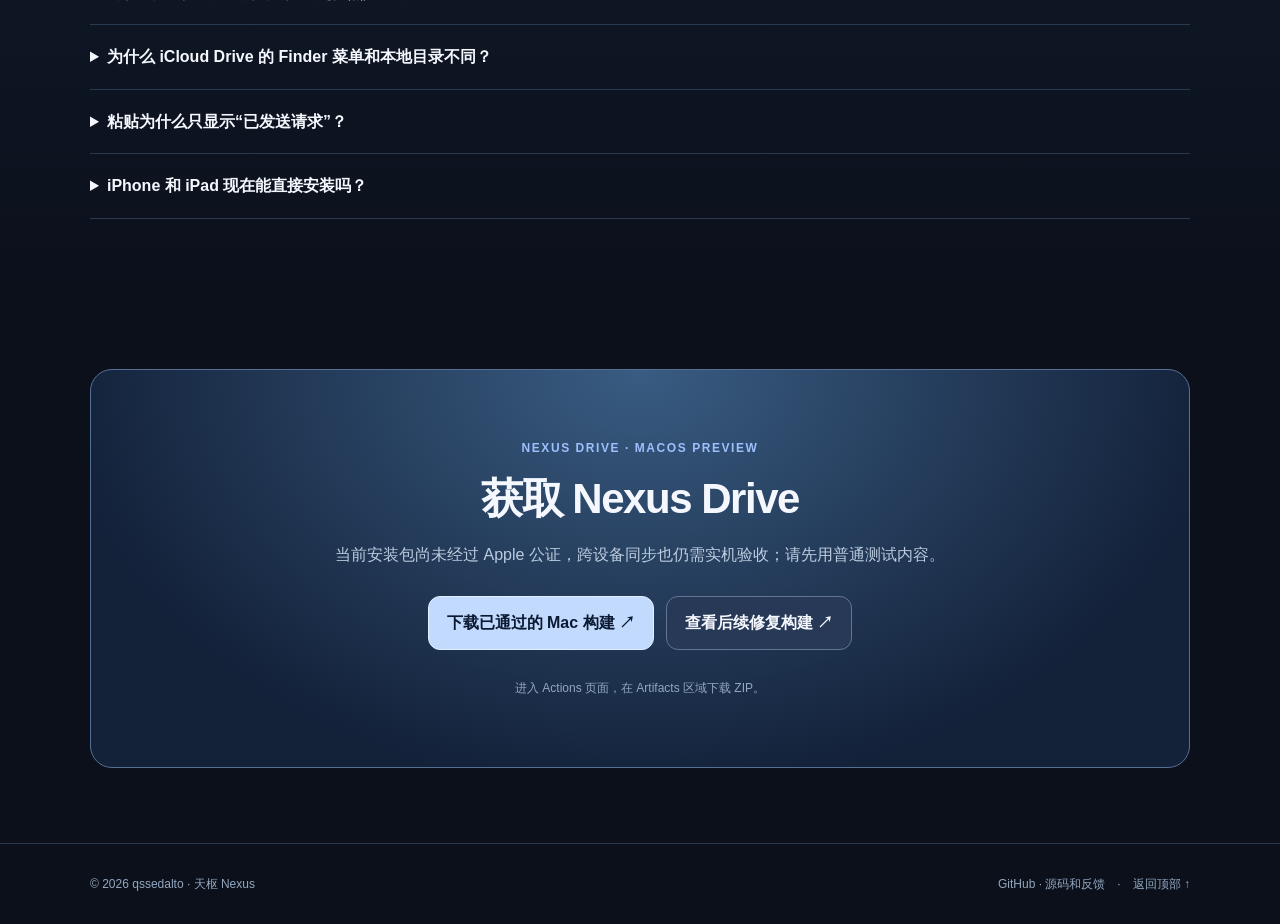
==== commit 07a9a25c: "docs(i18n): present Nexus Drive without developer branding and keep honest release limitations" ====
--- a/docs/index.html
+++ b/docs/index.html
@@ -11,13 +11,13 @@
 <body id="top">
 <nav class="nav"><div class="wrap"><a class="brand" href="#top">天枢 <span>NEXUS</span></a><div class="links"><a href="#features">功能</a><a href="#sync">同步</a><a href="#privacy">隐私</a><a href="#faq">常见问题</a><a class="button small" href="#get">获取测试版</a></div></div></nav>
 <main>
-<header class="hero wrap"><div><div class="eyebrow">NATIVE macOS UTILITY · 开发测试版</div><h1>让每一次复制，<span>都有迹可循。</span></h1><p class="lead">复制文件路径、找回剪贴板历史、整理常用内容、查看键鼠统计。天枢 Nexus 把日常工具整合在一个轻巧的 Mac 应用里。</p><div class="buttons"><a class="button primary" href="#get">获取 Mac 测试版 ↗</a><a class="button" href="https://github.com/qssedalto/Nexus">查看源码 ↗</a></div><p class="fine">当前为开发预览。编译成功不等于所有功能已通过实机验收。</p><div class="chips"><span>Apple Silicon</span><span>SwiftUI + AppKit</span><span>本地优先</span><span>可选云端同步</span></div></div>
+<header class="hero wrap"><div><div class="eyebrow">NATIVE macOS UTILITY · 专为 Mac 打造</div><h1>让每一次复制，<span>都有迹可循。</span></h1><p class="lead">复制文件路径、找回剪贴板历史、整理常用内容、查看键鼠统计。天枢 Nexus 把日常工具整合在一个轻巧的 Mac 应用里。</p><div class="buttons"><a class="button primary" href="#get">获取 Mac 测试版 ↗</a><a class="button" href="https://github.com/qssedalto/Nexus">查看源码 ↗</a></div><p class="fine">部分跨设备同步功能仍在完善，尚未完成全部实机验收。</p><div class="chips"><span>Apple Silicon</span><span>SwiftUI + AppKit</span><span>本地优先</span><span>可选云端同步</span></div></div>
 <div><div class="preview" role="img" aria-label="Nexus 剪贴板界面概念图，并非真实软件截图"><div class="toolbar"><span class="traffic"><b></b><b></b><b></b></span>剪贴板卡片 · 天枢</div><div class="inside"><div class="search">⌕　搜索剪贴板历史</div><div class="filters"><span>全部</span><span>收藏</span><span>文件</span><span>图片</span></div><div class="cards"><div class="clip"><small>▤ 文件路径</small><strong>数学分析笔记.pdf</strong><p>/Documents/Study/…</p></div><div class="clip"><small>▣ 截图</small><strong>截图记录</strong><p>可选择保留原图</p></div><div class="clip"><small>☷ 文本</small><strong>需要保存的想法</strong><p>固定后长期保留</p></div></div></div></div><div class="caption">界面概念示意，实际功能以测试版为准</div></div></header>
 <section id="features" class="tint"><div class="wrap"><div class="eyebrow">日常工具，统一管理</div><h2>需要的时候出现，不需要的时候安静运行。</h2><p class="intro">macOS 原生操作、明确的隐私权限、可查找的本地历史。</p><div class="grid"><article class="card"><div class="symbol">▤</div><h3>复制文件路径</h3><p>拖到菜单栏或使用 Finder 提供的路径复制入口；支持多文件和不同输出格式。</p></article><article class="card"><div class="symbol">▣</div><h3>剪贴板历史</h3><p>按需记录文字、文件和截图，历史卡片可搜索、筛选并再次复制。</p></article><article class="card"><div class="symbol">★</div><h3>收藏与集合</h3><p>固定常用内容，按项目建立永久集合，不受普通历史清理影响。</p></article><article class="card"><div class="symbol">◷</div><h3>键鼠统计</h3><p>查看按键、快捷键和鼠标使用趋势。无需记录输入正文。</p></article><article class="card"><div class="symbol">⌕</div><h3>本地搜索</h3><p>可按内容、类型、时间和来源筛选已经授权记录的历史。</p></article><article class="card"><div class="symbol">⌘</div><h3>原生 Mac 体验</h3><p>菜单栏、快捷键、权限引导和系统深浅色。Finder 菜单遵守系统限制。</p></article></div></div></section>
-<section id="sync"><div class="wrap"><div class="eyebrow">两条同步路线</div><h2>免费使用，未来也可以升级。</h2><p class="intro">同步需要你主动开启；两套构建互不覆盖。</p><div class="two"><article class="mode"><span class="tag">免费方案 · 开发测试</span><h3>Nexus Drive</h3><p>使用你选择的 iCloud 云盘文件夹。文字与元数据通过 AES-256-GCM 加密，需要在设备间输入相同配对密钥。</p><p>目前不传输图片和文件原件；实际跨设备行为仍需验收。</p><a class="button small" href="https://github.com/qssedalto/Nexus/pull/73">查看进度 ↗</a></article><article class="mode"><span class="tag alt">CloudKit · 预留</span><h3>Nexus CloudKit</h3><p>保留 Apple 私有数据库同步方案。未来需要开发者会员、真实容器及匹配签名才可启用。</p><p>目前的预览包未开通 CloudKit 权限。</p><a class="button small" href="https://github.com/qssedalto/Nexus/pull/74">查看路线 ↗</a></article></div></div></section>
-<section class="tint"><div class="wrap"><div class="eyebrow">开始使用</div><h2>三步，整理复制历史。</h2><div class="steps"><div class="step"><b>01 下载</b><h3>安装测试版</h3><p>在 GitHub Actions 下载 ZIP，解压为 Nexus Drive Dev.app，不覆盖原来的 Nexus。</p></div><div class="step"><b>02 授权</b><h3>选择记录类型</h3><p>在剪贴板窗口主动开启文字、文件或截图记录；不需要的类型保持关闭。</p></div><div class="step"><b>03 使用</b><h3>复制与搜索</h3><p>开始复制后打开历史卡片。云端同步单独配置，建议先使用测试内容。</p></div></div></div></section>
+<section id="sync"><div class="wrap"><div class="eyebrow">两条同步路线</div><h2>免费使用，未来也可以升级。</h2><p class="intro">同步需要你主动开启；两套构建互不覆盖。</p><div class="two"><article class="mode"><span class="tag">免费方案 · iCloud 云盘</span><h3>Nexus Drive</h3><p>使用你选择的 iCloud 云盘文件夹。文字与元数据通过 AES-256-GCM 加密，需要在设备间输入相同配对密钥。</p><p>目前不传输图片和文件原件；实际跨设备行为仍需验收。</p><a class="button small" href="https://github.com/qssedalto/Nexus/pull/73">查看进度 ↗</a></article><article class="mode"><span class="tag alt">CloudKit · 预留</span><h3>Nexus CloudKit</h3><p>保留 Apple 私有数据库同步方案。未来需要开发者会员、真实容器及匹配签名才可启用。</p><p>目前的预览包未开通 CloudKit 权限。</p><a class="button small" href="https://github.com/qssedalto/Nexus/pull/74">查看路线 ↗</a></article></div></div></section>
+<section class="tint"><div class="wrap"><div class="eyebrow">开始使用</div><h2>三步，整理复制历史。</h2><div class="steps"><div class="step"><b>01 下载</b><h3>安装 Nexus Drive</h3><p>在 GitHub Actions 下载 ZIP，解压为 Nexus Drive.app，不覆盖原来的 Nexus。</p></div><div class="step"><b>02 授权</b><h3>选择记录类型</h3><p>在剪贴板窗口主动开启文字、文件或截图记录；不需要的类型保持关闭。</p></div><div class="step"><b>03 使用</b><h3>复制与搜索</h3><p>开始复制后打开历史卡片。云端同步单独配置，建议先使用测试内容。</p></div></div></div></section>
 <section id="privacy"><div class="wrap privacy"><div class="eyebrow">YOUR DATA, YOUR CHOICE</div><h2>你的数据，你来决定。</h2><p>本地记录与云端同步分别授权。可以暂停、清理、管理保留期限；不会通过绕过系统权限的方式读取密码或安全输入。</p><ul><li>不经授权，不会上传剪贴板正文和敏感路径。</li><li>快捷键触发不等于其他 App 已完成粘贴。</li><li>iPhone/iPad 客户端不能后台监听其他 App 的剪贴板。</li></ul></div></section>
 <section class="tint" id="faq"><div class="wrap"><div class="eyebrow">FAQ</div><h2>常见问题</h2><details class="faq"><summary>为什么复制了内容，剪贴板历史仍然是空的？</summary><p>请先主动开启对应的“记录复制的文字／文件／截图”开关，再进行一次新的复制。云同步权限与本地记录权限是分开的。</p></details><details class="faq"><summary>为什么 iCloud Drive 的 Finder 菜单和本地目录不同？</summary><p>Finder Sync 在 File Provider 位置可能受到 macOS 限制；第三方应用不能强制控制所有菜单层级。</p></details><details class="faq"><summary>粘贴为什么只显示“已发送请求”？</summary><p>第三方应用并不会公开每次粘贴的完成状态。Nexus 不会把无法确认的动作标记为成功。</p></details><details class="faq"><summary>iPhone 和 iPad 现在能直接安装吗？</summary><p>现有 Actions 主要提供模拟器构建。真机需要使用 Xcode 及匹配的开发签名。</p></details></div></section>
-<section id="get"><div class="wrap download"><div class="eyebrow">NEXUS DRIVE · MACOS PREVIEW</div><h2>获取天枢测试版</h2><p>这是未公证的开发版本，请不要覆盖原有正式应用；在使用云同步前先用无敏感信息的内容测试。</p><div class="buttons"><a class="button primary" href="https://github.com/qssedalto/Nexus/actions/runs/45023394559">下载已通过的 Mac 构建 ↗</a><a class="button" href="https://github.com/qssedalto/Nexus/pull/73">查看后续修复构建 ↗</a></div><div class="fine">进入 Actions 页面，在 Artifacts 区域下载 ZIP。</div></div></section>
-</main><footer><div class="wrap foot"><span>© 2026 qssedalto · 天枢 Nexus · 开发预览</span><span><a href="https://github.com/qssedalto/Nexus">GitHub · 源码和反馈</a>　·　<a href="#top">返回顶部 ↑</a></span></div></footer>
+<section id="get"><div class="wrap download"><div class="eyebrow">NEXUS DRIVE · MACOS PREVIEW</div><h2>获取 Nexus Drive</h2><p>当前安装包尚未经过 Apple 公证，跨设备同步也仍需实机验收；请先用普通测试内容。</p><div class="buttons"><a class="button primary" href="https://github.com/qssedalto/Nexus/pull/73/checks">下载已通过的 Mac 构建 ↗</a><a class="button" href="https://github.com/qssedalto/Nexus/pull/73">查看后续修复构建 ↗</a></div><div class="fine">进入 Actions 页面，在 Artifacts 区域下载 ZIP。</div></div></section>
+</main><footer><div class="wrap foot"><span>© 2026 qssedalto · 天枢 Nexus</span><span><a href="https://github.com/qssedalto/Nexus">GitHub · 源码和反馈</a>　·　<a href="#top">返回顶部 ↑</a></span></div></footer>
 </body></html>
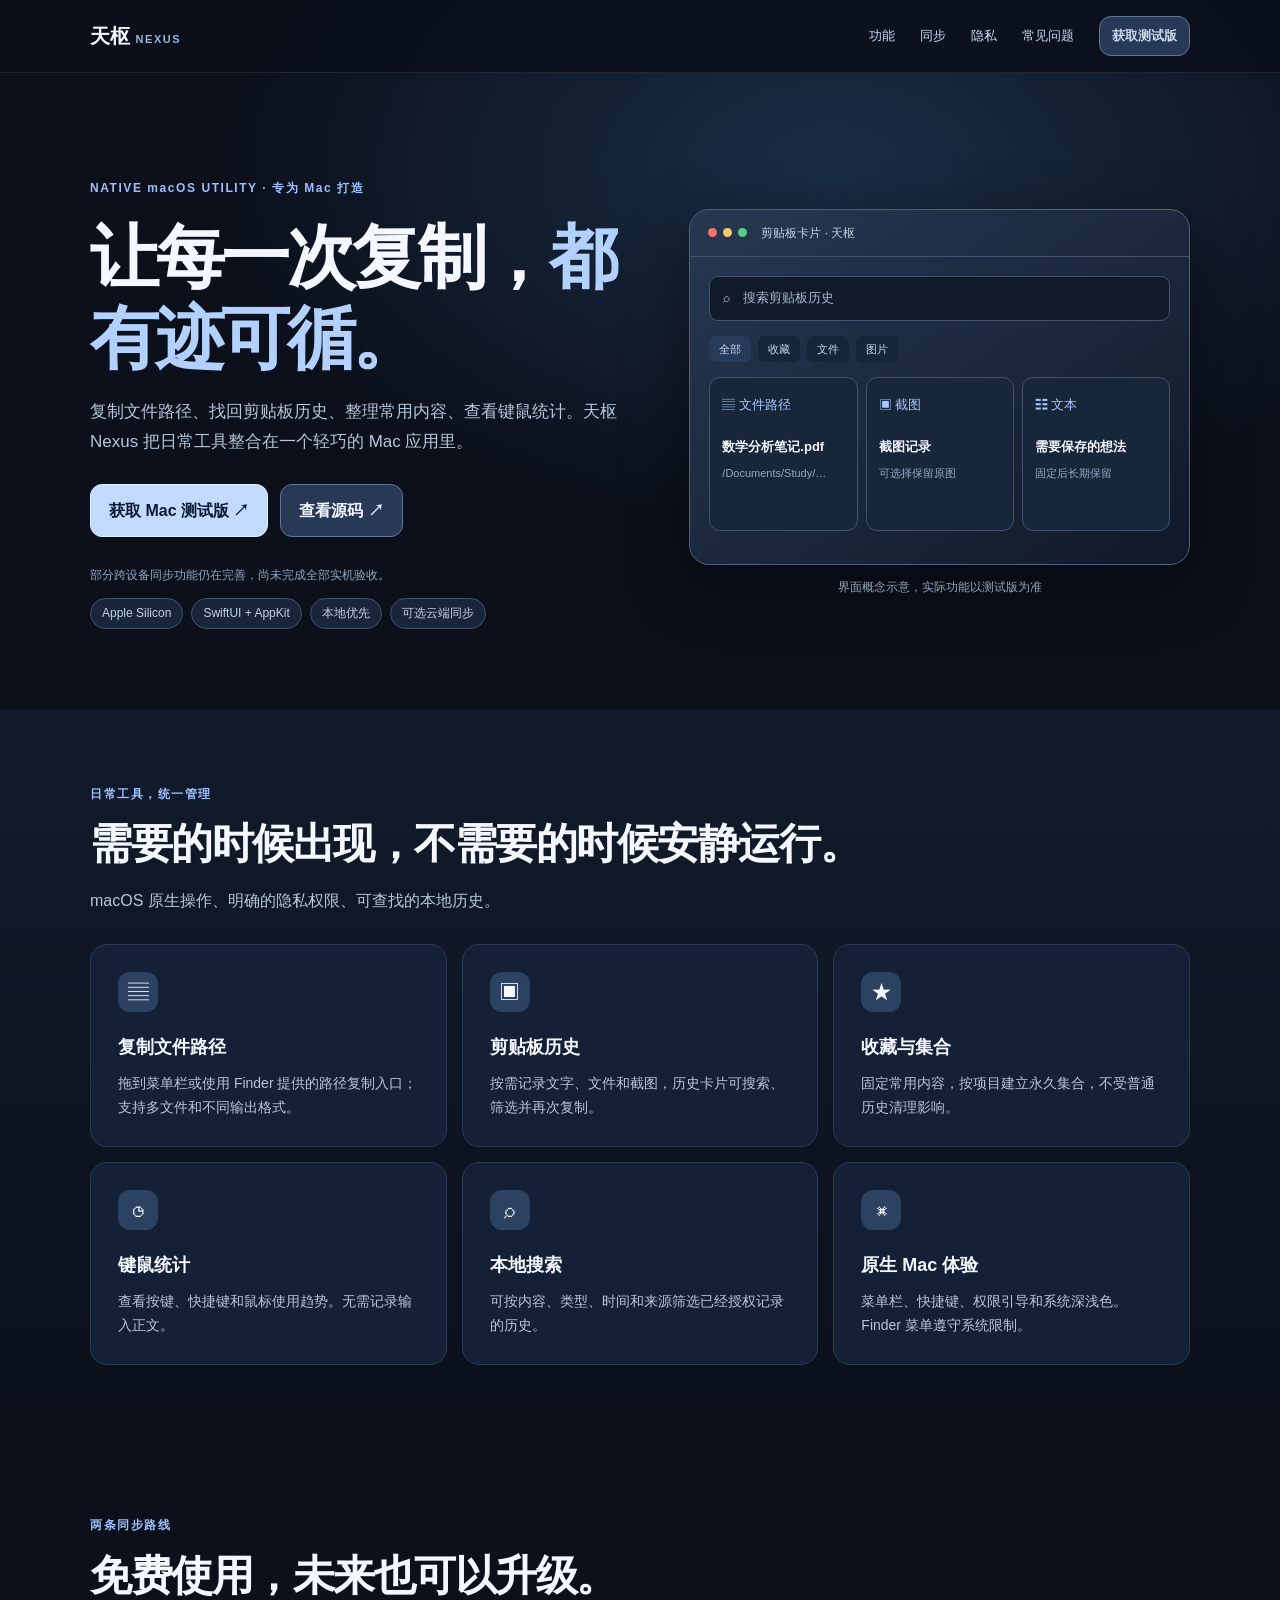
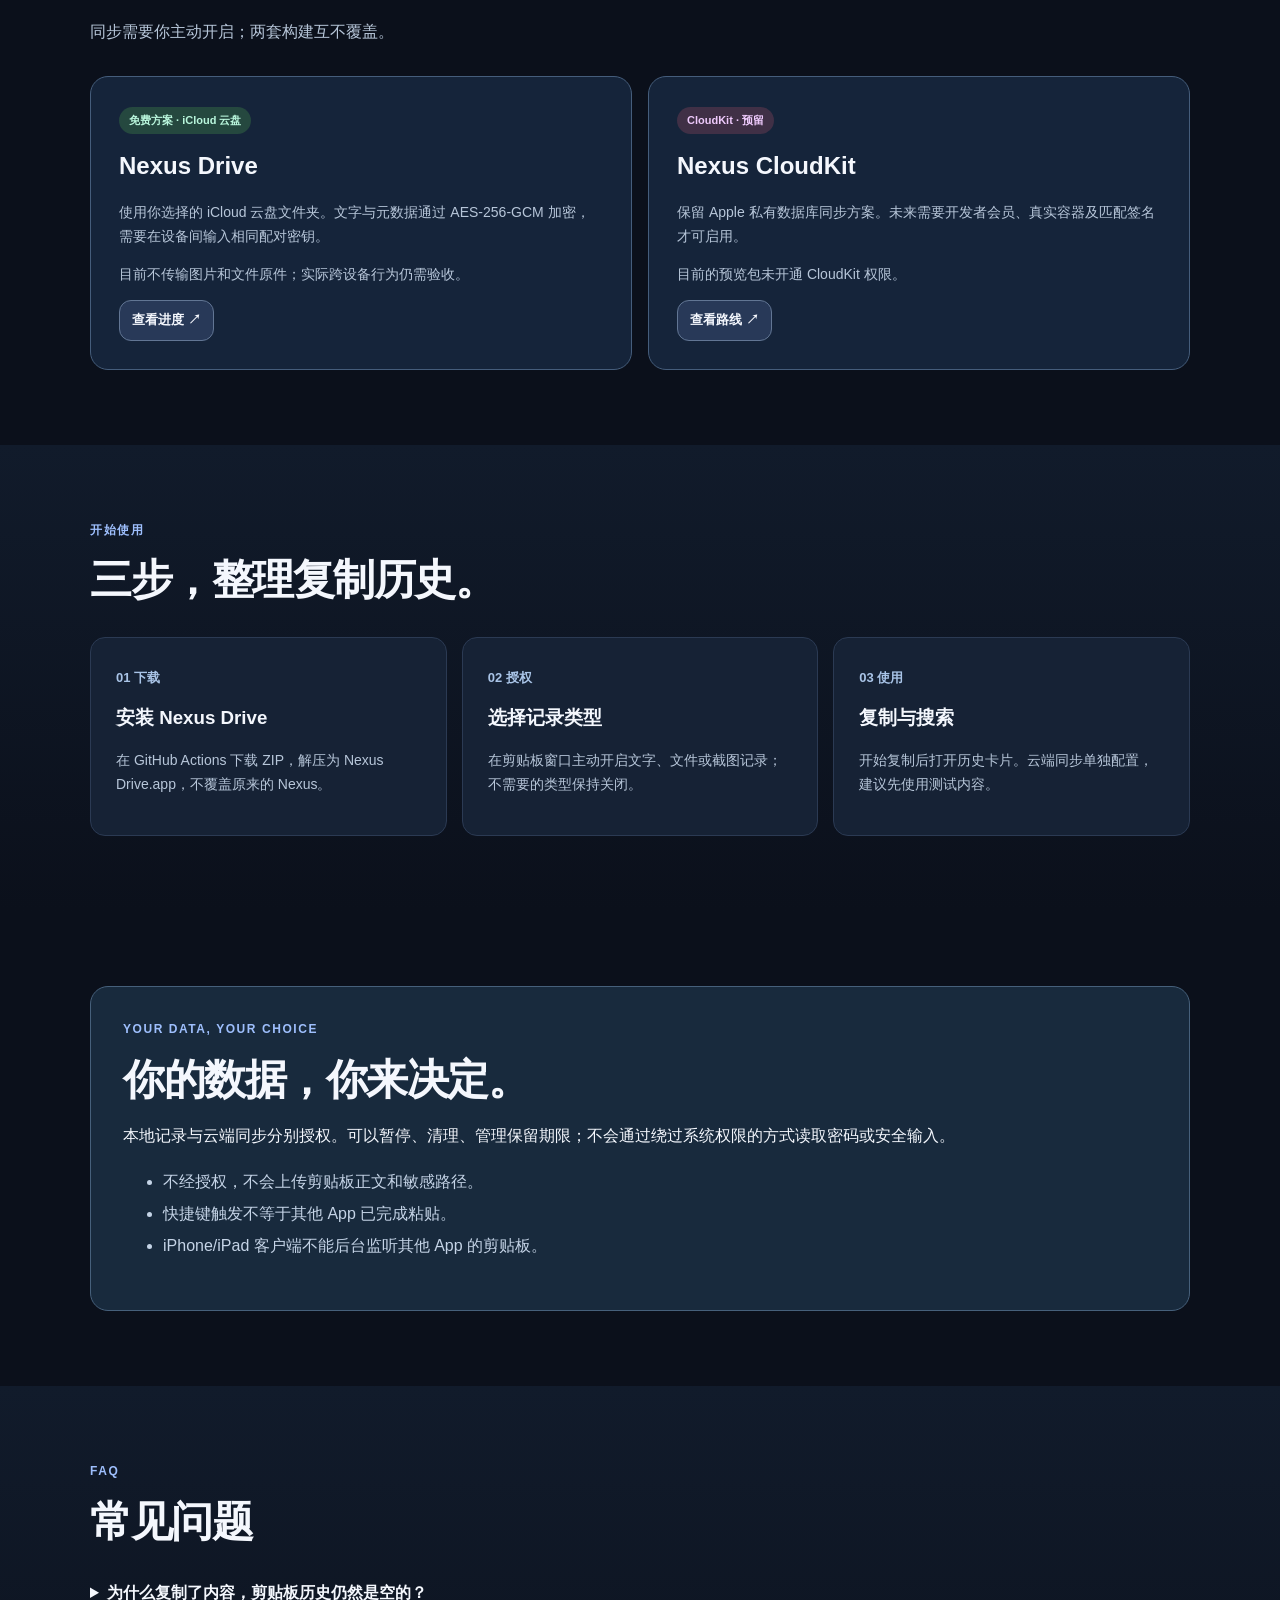
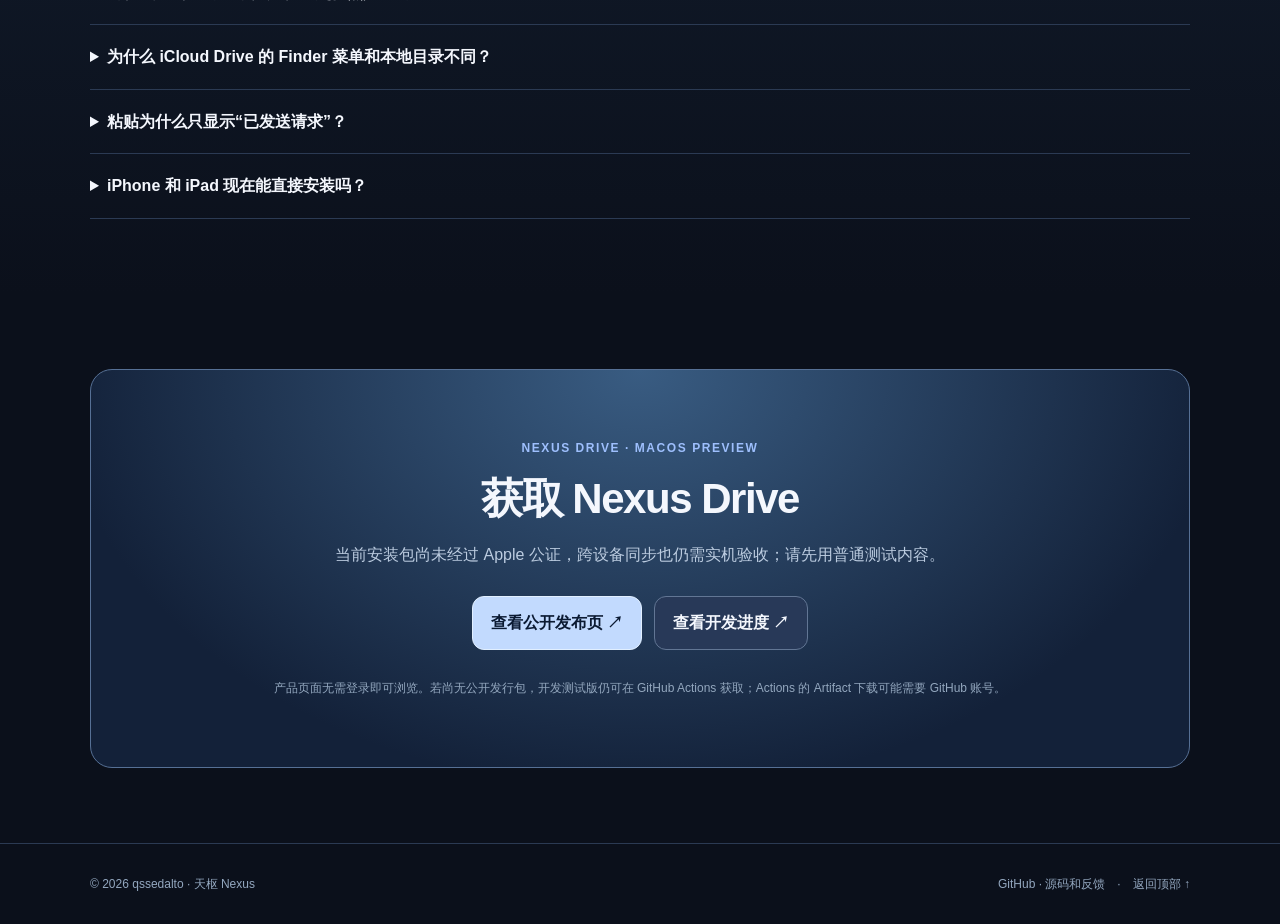
==== commit e813375f: "web: make Nexus showcase login-free and avoid misleading CI Artifacts as public downloads" ====
--- a/docs/index.html
+++ b/docs/index.html
@@ -18,6 +18,6 @@
 <section class="tint"><div class="wrap"><div class="eyebrow">开始使用</div><h2>三步，整理复制历史。</h2><div class="steps"><div class="step"><b>01 下载</b><h3>安装 Nexus Drive</h3><p>在 GitHub Actions 下载 ZIP，解压为 Nexus Drive.app，不覆盖原来的 Nexus。</p></div><div class="step"><b>02 授权</b><h3>选择记录类型</h3><p>在剪贴板窗口主动开启文字、文件或截图记录；不需要的类型保持关闭。</p></div><div class="step"><b>03 使用</b><h3>复制与搜索</h3><p>开始复制后打开历史卡片。云端同步单独配置，建议先使用测试内容。</p></div></div></div></section>
 <section id="privacy"><div class="wrap privacy"><div class="eyebrow">YOUR DATA, YOUR CHOICE</div><h2>你的数据，你来决定。</h2><p>本地记录与云端同步分别授权。可以暂停、清理、管理保留期限；不会通过绕过系统权限的方式读取密码或安全输入。</p><ul><li>不经授权，不会上传剪贴板正文和敏感路径。</li><li>快捷键触发不等于其他 App 已完成粘贴。</li><li>iPhone/iPad 客户端不能后台监听其他 App 的剪贴板。</li></ul></div></section>
 <section class="tint" id="faq"><div class="wrap"><div class="eyebrow">FAQ</div><h2>常见问题</h2><details class="faq"><summary>为什么复制了内容，剪贴板历史仍然是空的？</summary><p>请先主动开启对应的“记录复制的文字／文件／截图”开关，再进行一次新的复制。云同步权限与本地记录权限是分开的。</p></details><details class="faq"><summary>为什么 iCloud Drive 的 Finder 菜单和本地目录不同？</summary><p>Finder Sync 在 File Provider 位置可能受到 macOS 限制；第三方应用不能强制控制所有菜单层级。</p></details><details class="faq"><summary>粘贴为什么只显示“已发送请求”？</summary><p>第三方应用并不会公开每次粘贴的完成状态。Nexus 不会把无法确认的动作标记为成功。</p></details><details class="faq"><summary>iPhone 和 iPad 现在能直接安装吗？</summary><p>现有 Actions 主要提供模拟器构建。真机需要使用 Xcode 及匹配的开发签名。</p></details></div></section>
-<section id="get"><div class="wrap download"><div class="eyebrow">NEXUS DRIVE · MACOS PREVIEW</div><h2>获取 Nexus Drive</h2><p>当前安装包尚未经过 Apple 公证，跨设备同步也仍需实机验收；请先用普通测试内容。</p><div class="buttons"><a class="button primary" href="https://github.com/qssedalto/Nexus/pull/73/checks">下载已通过的 Mac 构建 ↗</a><a class="button" href="https://github.com/qssedalto/Nexus/pull/73">查看后续修复构建 ↗</a></div><div class="fine">进入 Actions 页面，在 Artifacts 区域下载 ZIP。</div></div></section>
+<section id="get"><div class="wrap download"><div class="eyebrow">NEXUS DRIVE · MACOS PREVIEW</div><h2>获取 Nexus Drive</h2><p>当前安装包尚未经过 Apple 公证，跨设备同步也仍需实机验收；请先用普通测试内容。</p><div class="buttons"><a class="button primary" href="https://github.com/qssedalto/Nexus/releases">查看公开发布页 ↗</a><a class="button" href="https://github.com/qssedalto/Nexus/pull/73">查看开发进度 ↗</a></div><div class="fine">产品页面无需登录即可浏览。若尚无公开发行包，开发测试版仍可在 GitHub Actions 获取；Actions 的 Artifact 下载可能需要 GitHub 账号。</div></div></section>
 </main><footer><div class="wrap foot"><span>© 2026 qssedalto · 天枢 Nexus</span><span><a href="https://github.com/qssedalto/Nexus">GitHub · 源码和反馈</a>　·　<a href="#top">返回顶部 ↑</a></span></div></footer>
 </body></html>
